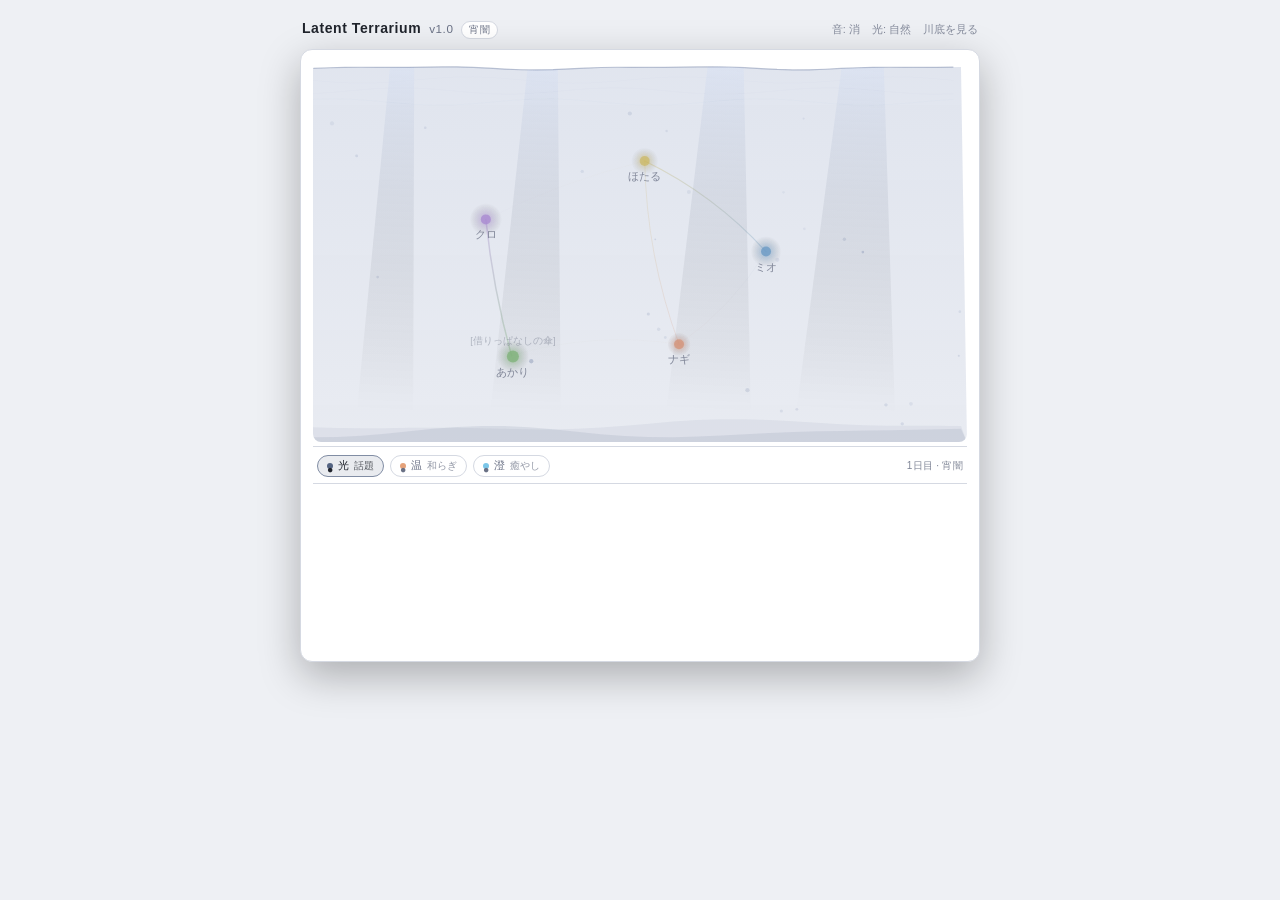
==== index.html @ 3d10a789 "Initial release: Latent Terrarium v1.0" ====
<!DOCTYPE html>
<!--
  Latent Terrarium v1.0
  Copyright (c) 2026 Project GHOST-EDGE / Latent Terrarium Contributors
  Licensed under the MIT License:
  コードの閲覧・改変・再配布は自由です（著作権表示と本許諾表示を残してください）。
  無保証（AS IS）で提供されます。外部通信・生成AI APIは一切使用しません。
-->
<html lang="ja">
<head>
<meta charset="UTF-8">
<meta name="viewport" content="width=device-width, initial-scale=1, viewport-fit=cover">
<meta name="theme-color" content="#101114">
<meta name="apple-mobile-web-app-capable" content="yes">
<meta name="mobile-web-app-capable" content="yes">
<meta name="apple-mobile-web-app-status-bar-style" content="black-translucent">
<meta name="apple-mobile-web-app-title" content="Terrarium">
<meta name="description" content="外部通信や生成AIを一切使わず、ブラウザの中だけで5人の関係性がゆっくり沈殿していく、小さな言葉のアクアリウム。">
<meta property="og:title" content="Latent Terrarium">
<meta property="og:description" content="外部通信・生成AIなし。ブラウザの中だけで5人の関係性がゆっくり沈殿していく、小さな「言葉のアクアリウム」。">
<meta property="og:type" content="website">
<meta property="og:url" content="https://33kasp33-cpu.github.io/latent-terrarium/">
<meta property="og:image" content="https://33kasp33-cpu.github.io/latent-terrarium/ogp.png">
<meta property="og:image:width" content="1200">
<meta property="og:image:height" content="630">
<meta name="twitter:card" content="summary_large_image">
<meta name="twitter:title" content="Latent Terrarium">
<meta name="twitter:description" content="5人の関係性がゆっくり沈殿していく、小さな「言葉のアクアリウム」（外部通信・AIなし／ブラウザ完結）。">
<meta name="twitter:image" content="https://33kasp33-cpu.github.io/latent-terrarium/ogp.png">
<link rel="manifest" href="./manifest.json">
<link rel="icon" href="./icon.svg" type="image/svg+xml">
<title>Latent Terrarium v1.0</title>
<style>
:root{--bg:#101114;--panel:#181a20;--text:#dce0e8;--sub:#8089a0;--edge:#282c37;--btn:#20232b;--glass:rgba(255,255,255,.055);box-sizing:border-box;padding-top:env(safe-area-inset-top,0px);padding-bottom:env(safe-area-inset-bottom,0px);color-scheme:dark}
@media (prefers-color-scheme:light){:root:not([data-theme="dark"]){--bg:#eef0f4;--panel:#fff;--text:#20242c;--sub:#6a7185;--edge:#d5d9e2;--btn:#e6e9f0;--glass:rgba(255,255,255,.7);color-scheme:light}}
html,body{margin:0}
body{background:var(--bg);color:var(--text);font-family:-apple-system,BlinkMacSystemFont,"Segoe UI",Roboto,"Hiragino Sans",sans-serif;padding:16px;display:flex;flex-direction:column;align-items:center;user-select:none;transition:background-color .6s ease,color .4s ease}
main{width:min(100%,680px)}
header{display:flex;justify-content:space-between;align-items:baseline;flex-wrap:wrap;gap:8px;margin:4px 2px 10px}
.title-wrap{display:flex;align-items:baseline;gap:8px}
h1{font-size:14px;font-weight:600;margin:0;letter-spacing:.04em}
h1 small{color:var(--sub);font-weight:400;margin-left:8px}
.lit-badge{font-size:10px;color:var(--sub);border:1px solid var(--edge);background:var(--panel);padding:1px 7px;border-radius:999px;letter-spacing:.04em}
.links{display:flex;gap:12px;font-size:11px;color:var(--sub);flex-wrap:wrap}
.links span{cursor:pointer;opacity:.78;transition:opacity .2s,color .2s}
.links span:hover,.links span:focus-visible{opacity:1;text-decoration:underline;outline:none}
.links span.on{color:var(--text);opacity:1}
.terrarium{position:relative;background:var(--panel);border:1px solid var(--edge);border-radius:12px;padding:12px;box-shadow:0 14px 40px rgba(0,0,0,.28),inset 0 1px 0 var(--glass);overflow:hidden;transition:background-color .6s ease,border-color .5s ease,box-shadow .6s ease}
canvas{display:block;width:100%;height:380px;cursor:crosshair;touch-action:manipulation;border-radius:8px}
@media (max-width:520px){canvas{height:330px}}
.drop-bar{display:flex;justify-content:space-between;align-items:center;flex-wrap:wrap;gap:6px;padding:8px 4px 6px;border-top:1px solid var(--edge);margin-top:4px}
.drop-pills{display:flex;gap:6px;flex-wrap:wrap}
.pill{display:inline-flex;align-items:center;gap:5px;background:transparent;color:var(--sub);border:1px solid var(--edge);border-radius:999px;padding:3px 9px;font-size:10.5px;cursor:pointer;transition:background-color .25s,border-color .25s,color .25s,transform .15s}
.pill:hover{color:var(--text);border-color:color-mix(in srgb,var(--sub) 55%,var(--edge))}
.pill:active{transform:scale(.96)}
.pill i{display:inline-block;width:6px;height:6px;border-radius:50%;font-style:normal;background:var(--dc)}
.pill span{opacity:.72;font-size:9.5px}
.pill[data-drop="topic"]{--dc:#dce0e8}
.pill[data-drop="warm"]{--dc:#e5a27a}
.pill[data-drop="clear"]{--dc:#7bc6e8}
@media (prefers-color-scheme:light){.pill[data-drop="topic"]{--dc:#546482}}
.pill.active{color:var(--text);border-color:color-mix(in srgb,var(--dc) 65%,var(--edge));background:color-mix(in srgb,var(--dc) 13%,transparent)}
.tank-status{font-size:10px;color:var(--sub);letter-spacing:.03em;opacity:.85}
.feed{min-height:155px;display:flex;flex-direction:column;gap:6px;padding:8px 4px 2px;border-top:1px solid var(--edge);transition:opacity .6s}
.b{font-size:13px;line-height:1.55;padding:6px 11px;border-radius:9px;max-width:84%;align-self:flex-start;border-left:2px solid var(--c);background:rgba(128,137,160,.11);background:color-mix(in srgb,var(--c) 13%,transparent);opacity:0;transform:translateY(6px) scale(.985);transition:opacity .5s cubic-bezier(.2,.8,.2,1),transform .5s cubic-bezier(.2,.8,.2,1),box-shadow .5s}
.b.r{align-self:flex-end;border-left:0;border-right:2px solid var(--c);text-align:right}
.b.show{opacity:1;transform:none}
.b.latest{box-shadow:0 3px 14px rgba(0,0,0,.16),0 0 12px color-mix(in srgb,var(--c) 14%,transparent)}
.b b{font-size:10px;color:var(--c);margin-right:7px;letter-spacing:.05em}
.b b::before{content:'';display:inline-block;width:5px;height:5px;border-radius:50%;background:var(--c);margin-right:5px;vertical-align:1.5px;opacity:.9}
.b.r b{margin:0 0 0 7px;float:right}
.b .b2{display:block;clear:both;margin-top:2px;opacity:0;transition:opacity .7s}
.b .b2.show{opacity:1}
.epitaph{display:flex;flex-direction:column;align-items:center;justify-content:center;gap:10px;min-height:140px;text-align:center;color:var(--sub);font-size:12px;opacity:0;transition:opacity .8s}
.epitaph.show{opacity:1}
.epitaph-btns{display:flex;flex-wrap:wrap;justify-content:center;gap:8px}
.epitaph-btns button{background:var(--btn);color:var(--text);border:1px solid var(--edge);padding:6px 12px;border-radius:6px;font-size:11px;cursor:pointer;transition:filter .2s}
.epitaph-btns button:hover{filter:brightness(1.15)}
.xray{margin-top:10px;padding:12px;border:1px dashed var(--edge);border-radius:8px;font:11px/1.6 monospace;color:var(--sub);background:color-mix(in srgb,var(--panel) 65%,transparent)}
.inapp-note{display:flex;align-items:center;justify-content:space-between;gap:8px;margin-bottom:8px;padding:7px 10px;border-radius:8px;border:1px solid var(--edge);background:var(--panel);color:var(--sub);font-size:10.5px;line-height:1.5}
.inapp-note button{background:none;border:0;color:var(--sub);font-size:13px;line-height:1;padding:2px 5px;cursor:pointer;opacity:.75}
.inapp-note button:hover{opacity:1;color:var(--text)}
.hidden{display:none!important}
.row{display:grid;grid-template-columns:44px 1fr 155px;align-items:center;gap:8px}
.row i{font-style:normal;color:var(--c)}
.row span{text-align:right;white-space:nowrap;overflow:hidden;text-overflow:ellipsis}
.bar{height:3px;background:var(--edge);border-radius:2px;overflow:hidden}
.bar div{height:100%;background:var(--c);width:0;transition:width .25s ease}
.grid{display:grid;grid-template-columns:repeat(6,1fr);gap:2px;margin:10px 0 6px;text-align:center}
.grid span{padding:2px 0;border-radius:3px;font-size:10px;border:1px solid transparent}
.grid span.bound{border-color:rgba(212,140,112,.45)}
.grid span.rut{text-decoration:underline dotted}
#mems{margin:6px 0;white-space:pre-line}
#echoes{margin:8px 0 6px;padding-top:8px;border-top:1px dashed var(--edge)}
.echo-title{font-size:10px;opacity:.82;margin-bottom:4px}
.echo-item{font-size:10.5px;line-height:1.5;margin-bottom:4px;padding-left:7px;border-left:2px solid var(--edge)}
.echo-time{opacity:.6;margin-right:6px}
.echo-sp{font-weight:600;margin-right:4px}
.tools{display:flex;flex-wrap:wrap;gap:6px;margin-top:10px;padding-top:10px;border-top:1px dashed var(--edge)}
.tools button{background:var(--btn);color:var(--text);border:1px solid var(--edge);padding:5px 9px;border-radius:5px;font-size:10px;cursor:pointer}
.tools button:hover{filter:brightness(1.12)}
.tools button.warn{color:#d48c70}
@media (prefers-reduced-motion:reduce){.b,.b .b2,.epitaph,.feed,.bar div,.pill,body,.terrarium{transition:none}}
</style>
</head>
<body>
<main>
  <header>
    <div class="title-wrap">
      <h1>Latent Terrarium<small>v1.0</small></h1>
      <span class="lit-badge" id="litBadge" title="現在の水中の光">宵闇</span>
    </div>
    <div class="links">
      <span id="bSnd" role="button" tabindex="0" title="水音と共鳴音の切り替え">音: 消</span>
      <span id="bLit" role="button" tabindex="0" title="照明モードの切り替え">光: 自然</span>
      <span id="bX" role="button" tabindex="0">川底を見る</span>
    </div>
  </header>
  <div class="inapp-note hidden" id="inappNote">
    <span>アプリ内ブラウザでは記録が消えやすいため、長く育てる場合は「Safari / Chromeで開く」がおすすめです（川底から記録の書き出し・引き継ぎもできます）</span>
    <button type="button" id="bInappClose" aria-label="閉じる">×</button>
  </div>
  <div class="terrarium">
    <canvas id="cv" title="水面に触れると、小さな粒が落ちてしばらく漂います（長押しで温かな粒）"></canvas>
    <div class="drop-bar" id="dropBar">
      <div class="drop-pills" role="group" aria-label="雫の種類">
        <button type="button" class="pill active" data-drop="topic" id="dTopic" title="話題の粒を落とす"><i>●</i>光 <span>話題</span></button>
        <button type="button" class="pill" data-drop="warm" id="dWarm" title="和らぎの粒を落とす（長押しでも可）"><i>●</i>温 <span>和らぎ</span></button>
        <button type="button" class="pill" data-drop="clear" id="dClear" title="癒やしの粒を落とす"><i>●</i>澄 <span>癒やし</span></button>
      </div>
      <div class="tank-status" id="tankStatus">1日目 · 静か</div>
    </div>
    <div class="feed" id="feed"></div>
  </div>
  <div class="xray hidden" id="xray">
    <div id="rows"></div>
    <div class="grid" id="grid"></div>
    <div id="mems"></div>
    <div id="echoes"></div>
    <div id="meta"></div>
    <div class="tools">
      <button id="bExp" class="hidden">記録を書き出す</button>
      <button id="bImp">記録を読み込む</button>
      <button id="bRst" class="warn">水を入れ替える</button>
      <button id="bD1" class="hidden">+3時間</button>
      <button id="bD2" class="hidden">+1日</button>
      <input type="file" id="fImp" accept="application/json,.json,.txt" class="hidden">
    </div>
  </div>
</main>
<script>
/* =====================================================================
 Latent Terrarium v1.0
 - 渦（数秒）  : セリフ。川底と水流の結果として漏れ出るだけ
 - 水流（数分）: aff（今の空気）、各自の水位 lv（調子・眠気・疲れ）
 - 川底（数日）: bed（関係の地形）、rut（慣れ・腐れ縁の溝）、mem（片方だけが覚えている因縁）
 - 遺骨（終端）: 水を抜く儀式でのみ落ちる、数値を含まない物語用の記憶＋復元用の地層
 記録はこのブラウザの中にだけ残り、どこにも送信しません
===================================================================== */
const KEY='latent_terrarium',DBN='latent_terrarium_db',SND_KEY='latent_terrarium_snd',LIT_KEY='latent_terrarium_lit';
const SCHEMA=6,N=5,DAY=86400,MS_DAY=DAY*1000,$=id=>document.getElementById(id);
const TAU_AFF=600,TAU_BED=3*DAY,TAU_RUT=7*DAY,TAU_FAT=480;
const DEBUG=/[?&]debug=1/.test(location.search);
const rnd=(a,b)=>a+Math.random()*(b-a),clamp=(v,a,b)=>Math.max(a,Math.min(b,v)),pick=a=>a[Math.random()*a.length|0];
const cv=$('cv'),ctx=cv.getContext('2d'),feed=$('feed');
let dpr=Math.min(2,devicePixelRatio||1),W=640,H=380,ret=null,hist=[],sub='#8089a0',isLight=false,busy=0,lastSp=-1,lastTrouble=-1;
let drops=[],bubbles=[],motes=[],echoes=[],born=Date.now(),total=0,reborn=0,noSave=false,draining=false,drainAt=0,loading=false,tids=[];
let dropKind='topic',litMode='auto',hoverX=-1,hoverY=-1,hoverChar=-1,holdTid=0,holdTriggered=false,lastBondSnd=0;
const dead=[0,0,0,0,0],fade=[1,1,1,1,1];

function later(fn,ms){const id=setTimeout(()=>{tids=tids.filter(x=>x!==id);fn()},ms);tids.push(id);return id}
function clearTimers(){tids.forEach(clearTimeout);tids=[]}

const TOP=["冷めたお茶","窓際の席","借りっぱなしの傘","昨日の続き","止まった時計","余った角砂糖","あの橋","割れた箱","底の石","裏の階段","空のコップ","合鍵"];
const CH=[10,16,8,23,21],TIDE=[5,3.5,6,4,7],KEEP=[2*DAY,5*DAY,.4*DAY,6*DAY,1.5*DAY];

const E=[['ミオ','#6b9ac4'],['ナギ','#d48c70'],['あかり','#7fb27a'],['クロ','#a98ad0'],['ほたる','#c9b45a']]
  .map(([n,c],i)=>({n,c,t:rnd(10,65),period:rnd(13,34),x:0,y:0,vx:0,vy:0,speak:0,w:TOP[i],ph:rnd(0,6.28),ph2:rnd(0,6.28),fat:0,lv:.6,mem:[]}));

const P=[],PR=Array.from({length:N},()=>[]);
for(let i=0;i<N;i++)for(let j=i+1;j<N;j++){const b=rnd(-.45,.55),p={i,j,aff:b,bed:b,rut:rnd(.04,.18),count:0,pulse:0,flash:0,bound:b>.3};P.push(p);PR[i][j]=PR[j][i]=p}

// ===== Web Audio 水音・共鳴音エンジン（外部音源不要・非表示時は完全停止） =====
const Sound=(()=>{
  const ROOTS=[587.33,392.00,659.25,329.63,783.99];
  let enabled=false,ctxA=null,master=null,ambFilter=null,ambGain=null;
  try{enabled=localStorage.getItem(SND_KEY)==='1'}catch(e){}

  function updateBtn(){
    const b=$('bSnd');
    if(!b)return;
    b.textContent=enabled?'音: 入':'音: 消';
    b.classList.toggle('on',enabled);
  }

  function init(){
    if(ctxA)return true;
    const AC=window.AudioContext||window.webkitAudioContext;
    if(!AC)return false;
    try{
      ctxA=new AC();
      master=ctxA.createGain();
      master.gain.value=enabled&&!draining?.85:.0001;
      master.connect(ctxA.destination);

      // 柔らかい水中ノイズの生成
      const len=ctxA.sampleRate*4,buf=ctxA.createBuffer(1,len,ctxA.sampleRate),ch=buf.getChannelData(0);
      let lastOut=0;
      for(let i=0;i<len;i++){
        const white=Math.random()*2-1;
        lastOut=(lastOut+.02*white)/1.02;
        ch[i]=lastOut*2.4;
      }
      const src=ctxA.createBufferSource();src.buffer=buf;src.loop=true;
      ambFilter=ctxA.createBiquadFilter();ambFilter.type='lowpass';ambFilter.frequency.value=210;ambFilter.Q.value=.8;
      const lfo=ctxA.createOscillator(),lfoG=ctxA.createGain();
      lfo.frequency.value=.07;lfoG.gain.value=85;
      lfo.connect(lfoG);lfoG.connect(ambFilter.frequency);lfo.start();

      ambGain=ctxA.createGain();ambGain.gain.value=.045;
      src.connect(ambFilter);ambFilter.connect(ambGain);ambGain.connect(master);src.start();

      // 低い倍音パッド
      const padF=ctxA.createBiquadFilter();padF.type='lowpass';padF.frequency.value=380;
      const padG=ctxA.createGain();padG.gain.value=.014;
      padF.connect(padG);padG.connect(master);
      [110,165].forEach((f,idx)=>{
        const o=ctxA.createOscillator();o.type='sine';o.frequency.value=f;
        const g=ctxA.createGain();g.gain.value=idx===0?1:.55;
        o.connect(g);g.connect(padF);o.start();
      });
      return true;
    }catch(e){ctxA=null;return false}
  }

  function setEnabled(on){
    enabled=!!on;
    try{localStorage.setItem(SND_KEY,enabled?'1':'0')}catch(e){}
    updateBtn();
    if(enabled){
      if(init()&&ctxA){
        if(ctxA.state==='suspended')ctxA.resume().catch(()=>{});
        if(master&&!draining)master.gain.setTargetAtTime(.85,ctxA.currentTime,.08);
      }
    }else if(ctxA){
      if(master)master.gain.setTargetAtTime(.0001,ctxA.currentTime,.06);
      setTimeout(()=>{if(!enabled&&ctxA&&ctxA.state==='running')ctxA.suspend().catch(()=>{})},160);
    }
  }

  function unlock(){
    if(!enabled)return;
    if(!ctxA)init();
    if(ctxA&&ctxA.state==='suspended'&&!draining&&document.visibilityState!=='hidden'){
      ctxA.resume().catch(()=>{});
    }
  }

  function onVisibility(visible){
    if(!ctxA)return;
    if(!visible){
      if(ctxA.state==='running')ctxA.suspend().catch(()=>{});
    }else if(enabled&&!draining&&ctxA.state==='suspended'){
      ctxA.resume().catch(()=>{});
    }
  }

  function connectPan(node,xNorm){
    if(typeof ctxA.createStereoPanner==='function'){
      const p=ctxA.createStereoPanner();
      p.pan.value=clamp(xNorm,-.85,.85);
      node.connect(p);p.connect(master);
    }else{
      node.connect(master);
    }
  }

  function bloop(delay,gainVal,fStart,fEnd,dur,xNorm,cutoff){
    const t0=ctxA.currentTime+delay;
    const o=ctxA.createOscillator(),f=ctxA.createBiquadFilter(),g=ctxA.createGain();
    o.type='sine';
    o.frequency.setValueAtTime(fStart,t0);
    o.frequency.exponentialRampToValueAtTime(fEnd,t0+dur);
    f.type='lowpass';f.frequency.value=cutoff;
    g.gain.setValueAtTime(.0001,t0);
    g.gain.linearRampToValueAtTime(gainVal,t0+.01);
    g.gain.exponentialRampToValueAtTime(.0001,t0+dur+.12);
    o.connect(f);f.connect(g);connectPan(g,xNorm);
    o.start(t0);o.stop(t0+dur+.15);
  }

  function playDrop(xNorm,yNorm,kind){
    if(!enabled||!ctxA||ctxA.state!=='running')return;
    const ym=1+(.5-clamp(yNorm,0,1))*.14;
    if(kind==='warm'){
      bloop(0,.09,290*ym,640*ym,.11,xNorm,1450);
      bloop(.18,.032,330*ym,720*ym,.10,xNorm,1250);
    }else if(kind==='clear'){
      bloop(0,.082,540*ym,1280*ym,.085,xNorm,2800);
      bloop(.18,.028,620*ym,1420*ym,.08,xNorm,2500);
    }else{
      bloop(0,.085,380*ym,920*ym,.095,xNorm,2100);
      bloop(.18,.03,440*ym,1040*ym,.09,xNorm,1850);
    }
  }

  function playVoice(charIdx,mood,isReply){
    if(!enabled||!ctxA||ctxA.state!=='running')return;
    const root=ROOTS[charIdx]||523.25,t0=ctxA.currentTime;
    const xNorm=W>0?(E[charIdx].x/W)*1.2-.6:(isReply?.25:-.25);
    const f=ctxA.createBiquadFilter(),g=ctxA.createGain();
    f.type='lowpass';f.frequency.value=mood==='e'?950:mood==='c'?2400:1750;
    g.gain.setValueAtTime(.0001,t0);
    g.gain.linearRampToValueAtTime(.045,t0+.015);
    g.gain.exponentialRampToValueAtTime(.0001,t0+.65);
    f.connect(g);connectPan(g,xNorm);

    const o1=ctxA.createOscillator();o1.type='sine';o1.frequency.value=root;
    o1.connect(f);o1.start(t0);o1.stop(t0+.7);

    const o2=ctxA.createOscillator(),g2=ctxA.createGain();
    o2.type='triangle';
    o2.frequency.value=mood==='c'?root*2:mood==='e'?root:root*1.5;
    g2.gain.value=mood==='w'?.38:mood==='c'?.24:.18;
    o2.connect(g2);g2.connect(f);o2.start(t0);o2.stop(t0+.7);
  }

  function playBond(){
    if(!enabled||!ctxA||ctxA.state!=='running')return;
    const nowMs=Date.now();
    if(nowMs-lastBondSnd<1200)return;
    lastBondSnd=nowMs;
    [523.25,783.99].forEach((freq,idx)=>{
      const t0=ctxA.currentTime+idx*.14;
      const o=ctxA.createOscillator(),g=ctxA.createGain();
      o.type='sine';o.frequency.value=freq;
      g.gain.setValueAtTime(.0001,t0);
      g.gain.linearRampToValueAtTime(.036,t0+.02);
      g.gain.exponentialRampToValueAtTime(.0001,t0+.95);
      o.connect(g);g.connect(master);
      o.start(t0);o.stop(t0+1);
    });
  }

  function playDrainStart(){
    if(!enabled||!ctxA)return;
    const t0=ctxA.currentTime;
    if(ambFilter){
      ambFilter.frequency.cancelScheduledValues(t0);
      ambFilter.frequency.setValueAtTime(ambFilter.frequency.value,t0);
      ambFilter.frequency.linearRampToValueAtTime(85,t0+10.5);
    }
    if(ambGain){
      ambGain.gain.cancelScheduledValues(t0);
      ambGain.gain.setValueAtTime(ambGain.gain.value,t0);
      ambGain.gain.linearRampToValueAtTime(.0001,t0+10.5);
    }
  }

  function playFarewell(charIdx){
    if(!enabled||!ctxA||ctxA.state!=='running')return;
    const root=ROOTS[charIdx]||523.25,t0=ctxA.currentTime;
    const f=ctxA.createBiquadFilter(),g=ctxA.createGain();
    f.type='lowpass';f.frequency.value=1500;
    g.gain.setValueAtTime(.0001,t0);
    g.gain.linearRampToValueAtTime(.048,t0+.04);
    g.gain.exponentialRampToValueAtTime(.0001,t0+2.5);
    f.connect(g);g.connect(master);
    [1,1.5].forEach((mul,idx)=>{
      const o=ctxA.createOscillator(),og=ctxA.createGain();
      o.type='sine';o.frequency.value=root*mul;
      og.gain.value=idx===0?1:.32;
      o.connect(og);og.connect(f);o.start(t0);o.stop(t0+2.6);
    });
  }

  return{updateBtn,setEnabled,unlock,onVisibility,playDrop,playVoice,playBond,playDrainStart,playFarewell,isEnabled:()=>enabled};
})();

// ===== 時間帯・照明モード =====
const LIT_ORDER=['auto','dawn','day','dusk','night'];
const LIT_NAMES={auto:'自然',dawn:'朝霞',day:'昼光',dusk:'夕凪',night:'宵闇'};
const PHASE_NAMES={dawn:'朝霞',day:'昼光',dusk:'夕凪',night:'宵闇'};
const PHASE_PAL={
  dark:{
    dawn:{top:'rgba(116,134,178,.15)',bot:'rgba(18,24,38,.25)',ray:'rgba(180,198,240,.085)',surf:'rgba(196,212,248,.34)',mote:'rgba(218,228,250,.55)',sed:'rgba(54,62,82,.32)',caustic:.075,tilt:.18},
    day:{top:'rgba(128,178,214,.16)',bot:'rgba(18,28,40,.22)',ray:'rgba(186,224,252,.095)',surf:'rgba(198,232,255,.38)',mote:'rgba(220,242,255,.58)',sed:'rgba(58,72,88,.30)',caustic:.09,tilt:.06},
    dusk:{top:'rgba(198,126,98,.16)',bot:'rgba(26,20,32,.28)',ray:'rgba(236,162,120,.085)',surf:'rgba(244,178,140,.35)',mote:'rgba(248,202,166,.52)',sed:'rgba(74,56,62,.32)',caustic:.07,tilt:-.18},
    night:{top:'rgba(78,102,148,.12)',bot:'rgba(12,14,22,.34)',ray:'rgba(128,158,216,.055)',surf:'rgba(148,178,232,.25)',mote:'rgba(176,204,248,.42)',sed:'rgba(40,46,62,.34)',caustic:.045,tilt:-.05}
  },
  light:{
    dawn:{top:'rgba(130,156,208,.16)',bot:'rgba(186,200,224,.12)',ray:'rgba(255,255,255,.36)',surf:'rgba(98,124,172,.34)',mote:'rgba(108,128,168,.40)',sed:'rgba(154,166,192,.28)',caustic:.12,tilt:.18},
    day:{top:'rgba(116,178,224,.15)',bot:'rgba(182,212,234,.10)',ray:'rgba(255,255,255,.42)',surf:'rgba(88,144,194,.36)',mote:'rgba(92,142,184,.38)',sed:'rgba(146,168,188,.25)',caustic:.14,tilt:.06},
    dusk:{top:'rgba(218,148,114,.18)',bot:'rgba(196,174,178,.14)',ray:'rgba(255,224,196,.34)',surf:'rgba(182,112,86,.36)',mote:'rgba(168,114,96,.40)',sed:'rgba(172,152,148,.28)',caustic:.11,tilt:-.18},
    night:{top:'rgba(88,112,164,.18)',bot:'rgba(142,156,188,.20)',ray:'rgba(202,218,250,.22)',surf:'rgba(74,96,142,.35)',mote:'rgba(88,108,152,.42)',sed:'rgba(128,140,166,.30)',caustic:.07,tilt:-.05}
  }
};
try{const lm=localStorage.getItem(LIT_KEY);if(LIT_ORDER.includes(lm))litMode=lm}catch(e){}
function getActivePhase(){
  if(litMode!=='auto')return litMode;
  const h=new Date().getHours();
  if(h>=5&&h<9)return'dawn';
  if(h>=9&&h<17)return'day';
  if(h>=17&&h<20)return'dusk';
  return'night';
}
function updateLitUI(){
  const ph=getActivePhase();
  $('bLit').textContent='光: '+LIT_NAMES[litMode];
  $('litBadge').textContent=PHASE_NAMES[ph];
  updateTankStatus();
}
function updateTankStatus(){
  const days=(Math.max(0,Date.now()-born)/MS_DAY+1)|0;
  const ph=PHASE_NAMES[getActivePhase()];
  const drTxt=drops.length?` · 粒×${drops.length}`:'';
  $('tankStatus').textContent=`${days}日目 · ${ph}${drTxt}`;
}

// ===== 声 =====
const V=[
 {o:{w:["今のところ、ちょうどいい距離だと思う。","{x}、さっきの話の続きだけど。","隣、座ってもいい？"],c:["……何か言うことはないの。","距離を取る理由、聞いてもいい？","そういう態度、わかりやすいわね。"],m:["観測してるだけ。気にしないで。","変化、感じない？ 底のほう。","静かね。悪くないけど。"],e:["……まだそこにいたの。別にいいけど。","その話、前にもしなかった？","お互いに暇ね。否定はしないけど。"]},
  r:{w:["そうかな。私は少し近いと思う。","……ありがとう。たぶん。","悪くないわね。"],c:["今は答えたくない。","理由は自分で考えて。","……別に、普通よ。"],m:["さあ。どちらでもいいかな。","記録しておくね。","そう見えるなら、そうなんじゃない。"],e:["……それ、本気で言ってるの。","さあね。どうでもいいわ。","はいはい、わかったから。"]},
  c3:{w:["……なら、もう少しこのままでいましょう。","ふふ、素直じゃないわね。"],c:["……そう。無理には聞かないわ。","勝手にしなさい。"],m:["……まあ、急ぐ話でもないしね。","またあとで確かめましょう。"],e:["……ほんと、腐れ縁ね。","あきれた。私も人のこと言えないけど。"]},
  tp:["{t}、まだ整理がついてないの。","また{t}のこと考えてたわ。","{t}、そのままにしておくつもり？"],
  dr:["……何か落ちてきたわね。","あれ、さっきまであった？"],
  ret:["……ずいぶん長いこと時間が飛んでいた気がするわ。","さっきまでの話、どこまで進んだっけ。"],
  lo:["……少し、休ませて。","今日はもう、観測おしまい。"],
  mm:["{x}、{t}のこと、まだ終わってないわよね。","{t}の件、私は覚えてるから。"],
  mr1:["……その話、また蒸し返すの。","覚えてるわよ。忘れるわけないでしょ。"],
  mr0:["{t}？ ……何の話だったかしら。","ごめんなさい、記録に残ってないわ。"],
  mf:["……そう。私だけが覚えてるのね。","いいわ、記録は私が持っておく。"],
  g:"{y}のことだけど……少し離れてるわね。",tic:"……（見てる）"},
 {o:{w:["別に、近くにいたかっただけだし。","なんだ、いたのか。","……悪くない風だな。"],c:["……そっち、寒くないか。","何で黙ってんだよ。","睨むなよ、やりにくい。"],m:["暇だな。","なあ、これ意味あんの？","なんか忘れてる気がするんだよな。"],e:["……あー、眠い。今なんの話だっけ。","またお前かよ。飽きないな。","空気みたいにそこにいるな、お前。"]},
  r:{w:["うるさい。","……まあ、悪くない。","べつに、嫌とは言ってない。"],c:["別に。","話しかけんな。","そっちこそ何だよ。"],m:["知らね。","勝手にしろ。","さあな、考えすぎだろ。"],e:["お前が言うな。","聞いてなかったわ、わりぃ。","……あ？ なんか言ったか。"]},
  c3:{w:["……なんだよ、笑うなよ。","ま、しばらくここにいるわ。"],c:["……ちっ、かわいくねえな。","じゃあ勝手にしろよ。"],m:["……あーあ、また暇になった。","ま、どうでもいいけどな。"],e:["……じゃあどっか行けよ。行かないだろうけど。","ほんと、お前とは気が抜けるわ。"]},
  tp:["{t}？ もう終わった話だろ。","また{t}の話かよ。","{t}、誰が片付けるんだあれ。"],
  dr:["……なんだこれ、誰か落としたか？","ん、なんか沈んでくぞ。"],
  ret:["……あー、やっと空気が動いたな。","長かったな、さっきの空白。"],
  lo:["……だる。","今日はもう喋んねえ。"],
  mm:["{x}、{t}の件、まだ根に持ってるからな。","おい、{t}、結局どうなったんだよ。"],
  mr1:["しつけえな、まだ言うか。","……あれはお前も悪いだろ。"],
  mr0:["は？ {t}？ 知らねえよ。","そんなことあったっけ。"],
  mf:["……忘れてんのかよ。","ちっ、覚えてんの俺だけかよ。"],
  g:"{y}、なんか変じゃね？",tic:"……ちっ。"},
 {o:{w:["ね、今日は静かでいいね。","{x}、こっちおいでよ。","なんか近くにいると落ち着くねえ。"],c:["喧嘩じゃないよね？ ね？","遠いなあ、寂しいよ。","怒ってる？ 気のせい？"],m:["ふわーっとしてるねえ。","お茶、飲む？ ないけど。","今、何時くらいなんだろうね。"],e:["んー……お湯、沸かすのもめんどくさいねえ。","なんかもう、どっちでもよくなっちゃった。","また同じところでぐるぐるしてるねえ。"]},
  r:{w:["えへへ、そうだね。","うん、いっしょだね。","わたしは嬉しいよ。"],c:["そっか……そうなんだね。","うーん、困ったなあ。","むずかしい顔しないでよ。"],m:["そうだねえ。","なんでだろうねえ。","ま、そのうちわかるよ。"],e:["あはは、ひどいなあ。","水でいいんじゃない、もう。","うん、まあ、そんなもんかもね。"]},
  c3:{w:["えへへ、なんだか眠くなってきちゃった。","このままぼーっとしてよっか。"],c:["……またあとで話しかけるね。","しょんぼりしちゃうなあ。"],m:["あ、風が吹いた気がする。","んー、まあいっか。"],e:["おたがい、ゆるくなったねえ。","あはは、ずっとこのままだったりして。"]},
  tp:["{t}のこと、まだ気になってるの？","ねえ、{t}ってどうなったんだっけ。","{t}、なんだか懐かしい響きだねえ。"],
  dr:["あ、なんか光るのが落ちてきたよ。","ねえ見て、ぷかぷかしてる。"],
  ret:["わあ、いつの間にかずいぶん時間が経ってるね。","ね、さっきまでの秘密の話、続きしよっか。"],
  lo:["ふあ……ねむい。","んー、ちょっとだけ寝ていい？"],
  mm:["ねえ{x}、{t}のこと、覚えてる？","{t}ってさ、あのあとどうしたんだっけ。"],
  mr1:["うん、覚えてるよ。ちょっとだけ。","あはは、それまだ言う？"],
  mr0:["えー、{t}？ なんだっけ、それ。","ごめん、もう忘れちゃった。"],
  mf:["そっかあ、忘れちゃったかあ。","……まあ、いっか。"],
  g:"{y}ね、ちょっと元気ないかも。",tic:"あれ、何の話？"},
 {o:{w:["仲良しごっこは楽しいか。","珍しく気が合うじゃないか。","たまには隣にいてやってもいい。"],c:["賢明な距離だ。拍手してやる。","まだ拗ねてるのか。","そうやって壁を作っていろ。"],m:["退屈だ。誰か騒げよ。","底の泥が増えたな。誰のせいだ。","今日も代わり映えしないな。"],e:["お前といると、毒を抜かれて調子が狂う。","腐れ縁というのも、存外しぶといものだな。","またその顔か。見飽きたぞ。"]},
  r:{w:["勘違いするなよ。","……調子が狂う。","ふん、悪くはないがな。"],c:["好きに言え。","お前に何がわかる。","精々そうやって吠えていろ。"],m:["ふん。","つまらん答えだ。","退屈しのぎにはなるか。"],e:["めでたい頭だな。","退屈しのぎにもならん。","……好きにしろ。どうせ離れんだろう。"]},
  c3:{w:["……誰にも言うなよ、今の。","まったく、お前には敵わん。"],c:["……せいぜい一人で震えていろ。","ふん、話にならんな。"],m:["……やれやれ、静かすぎる。","次はもう少しマシな話をしろ。"],e:["……まったく、毒気が抜けていかん。","お前も大概、暇人だな。"]},
  tp:["{t}か。全員、見て見ぬふりだったな。","まだ{t}にこだわっているのか。","{t}の件、そろそろ白状したらどうだ。"],
  dr:["……ほう、外から余計な雫が落ちてきたか。","なんだ、あの光は。餌のつもりか？"],
  ret:["……ようやく時計の針が動き出したか。","不在の間も、ここは相変わらずだったぞ。"],
  lo:["……今は静かにしていろ。","眠いわけではない。目を閉じているだけだ。"],
  mm:["{x}。{t}の件、忘れたとは言わせんぞ。","{t}か。お前はまだ借りを返していない。"],
  mr1:["執念深いやつだ。","……覚えている。だから何だ。"],
  mr0:["{t}？ 記憶にないな。","過去に興味はない。"],
  mf:["……忘れたか。お前らしい。","ふん、覚えているのは俺だけか。"],
  g:"{y}を庇うやつ、いるか？ いないか。",tic:"……くく。"},
 {o:{w:["あの……近くて、安心する。","えっと、{x}……あの。","隣にいても、邪魔じゃ、ないかな。"],c:["……あの、ごめん。","いや、何でも……ない。","わたし、何か怒らせた、かな……"],m:["……あれ、さっき、何だっけ。","あの、えっと……","静かすぎて、音が聞こえそう。"],e:["……あ、ううん。ただ、ぼーっとしてただけ。","なんか……いるのが当たり前になってきちゃった。","……眠い、ね。なんでもないけど。"]},
  r:{w:["……うん。","わたしも、たぶん。","……よかった。"],c:["……ごめん、なさい。","……聞こえなかった、ことに。","……ううん、平気。"],m:["……え？","あ、うん……","そう、かも、しれないね。"],e:["……ふふ、変なの。","うん……どうでも、いいかも。","……また、それ言うんだね。"]},
  c3:{w:["……えへへ、少しだけ、あったかいね。","……ありがと、ね。"],c:["……あっちに、行ってるね……","……ごめんなさい。"],m:["……あ、ううん、なんでもないの。","……また、あとでね。"],e:["……こういうの、嫌いじゃない、よ。","……ふふ、おかしな二人だね。"]},
  tp:["あの、{t}……やっぱり、言わないで。","{t}のこと、少しだけ思い出してたの。","まだ、{t}はそこにあるのかな……"],
  dr:["……あ、小さな光が、落ちてきた……","なんだろう、これ……きれい。"],
  ret:["……あ、戻ってきた……少し、寂しかったかも。","いない間、ちょっとだけ、ざわざわしてたんだよ。"],
  lo:["……ん、ちょっと、眠い……","……今は、静かにしてたい。"],
  mm:["あの……{x}、{t}のこと、まだ、覚えてる……？","{t}……わたし、まだ、気になってて。"],
  mr1:["……うん、覚えてる。","……あのとき、ごめんね。"],
  mr0:["……え、{t}……？ ごめん、思い出せない。","……そんなこと、あったっけ。"],
  mf:["……そっか。わたしだけ、なんだね。","……ううん、いいの。"],
  g:"{y}……さっきから、遠い、気がする。",tic:"……あ。"}
];
const PL={
 "0-1":[["昨日の件、結論は出たの？","出てない。出す気もない。","……でしょうね。知ってたわ。",-.08],["……また同じ席にいるのね。","お前が来たんだろ。","さあ、どうだったかしら。",-.1]],
 "0-2":[["あかり、その楽観、根拠はあるの。","ないよ。あったほうがいい？","……ううん、そのままでいいわ。",.1],["お茶、本当に出てこないのね。","出てくるまで待つの、楽しいよ。","……変な子ね、ほんと。",.12]],
 "0-3":[["クロ、また私を試してるでしょ。","試すほどの価値があればな。","……可愛くない言い方ね。",-.12],["あなたの皮肉、嫌いじゃない。","……やめろ、気持ち悪い。","あら、照れてるの？",-.25]],
 "0-4":[["ほたる、言いたいことは言って。","……言ったら、変わる？","少なくとも、私は聞くわよ。",.05],["怖がらなくていいから。","……怖いのは、そっちじゃなくて。","……そう。ならいいけれど。",0]],
 "1-2":[["あかり、あんまりくっつくな。","えー、でも暖かいでしょ。","……暑苦しいわ。",-.15],["さっきの飴、お前だろ。","ちがうよー、ナギがくれたんだよ？","……記憶改ざんすんな。",.1]],
 "1-3":[["お前の顔見てると腹立つ。","光栄だな。","褒めてねえよ。",-.2],["さっさと言えよ、クロ。","言えば殴るだろ、ナギ。","……殴らねえよ、たぶん。",.05]],
 "1-4":[["……ほたる、そこ寒いだろ。","……平気。","平気な顔してねえぞ。",.15],["おい、今のは聞こえてたぞ。","ご、ごめ……","……怒ってねえってば。",-.1]],
 "2-3":[["クロくん、笑ってるの珍しいね。","笑ってない。","えー、口元ゆるんでたよ？",.12],["ねえ、本当は優しいんでしょ。","黙れ。","あはは、照れてる。",.1]],
 "2-4":[["ほたるちゃん、一緒に寝ない？","……それは、ちょっと……","えー、枕貸してあげるのに。",-.05],["今日のほたる、好きだよ。","……え、あ、……ありがと。","えへへ、どういたしまして。",.15]],
 "3-4":[["ほたる。お前、案外図太いな。","……そう、見える？","ああ、誰よりもな。",.1],["怯えるのが芸か？","……ちがう、よ。","ならしゃんと立っていろ。",-.12]]
};

// ===== 最後の言葉（遺書：すべて2拍・地の文なし・モノとやりかけ）=====
// 優先順位: 1.極浅(total<15) / 2.片覚えの因縁 / 3.共有因縁 / 4.深い溝(rut>=0.42) / 5.深い川底(|bed|>=0.3) / 6.平穏
const LW=[
 {s:[["まだ、水も馴染んでいないのに。","……記録するほどでも、ないわね。"],["始まったばかりだったのにね。","……おやすみ。"]],
  u:[["{t}、結局そのままになったわね。","{x}……もう忘れてるでしょうけど。"],["{t}のこと、最後まで私だけ覚えてたわ。","{x}、おやすみなさい。"]],
  m:[["{t}、結局ふたりとも答えを出さなかったわね。","{x}、……悪くなかったわ。"],["{t}の記録、ここで閉じるわ。","{x}の分も、一緒に。"]],
  r:[["{x}、なんだかんだ言って、よく隣にいたわね。","{t}も、そのままにしていくわ。"],["お互いに暇だったのね、{x}。","……こういうの、悪くなかったわ。"]],
  w:[["{x}のそばは、不思議と息がしやすかったわ。","……おやすみ、{x}。"],["{x}といた時間、悪くなかった。","記録は、ここで終わりにするわね。"]],
  c:[["{x}とは、ちょうどいい距離のまま終わるわね。","無理に近づかなくて、よかったのかも。"],["{x}。……最後まで、少し遠かったわね。","それも悪くなかったわ。"]],
  d:[["{t}、まだここにあるのね。","……観測は、ここまでにするわ。"],["静かなまま、終わるのね。","……おやすみなさい。"]]},

 {s:[["……はや。まだ何も始まってねえだろ。","ま、いいけどよ。"],["水、ぬるくなる前におしまいか。","……あーあ。"]],
  u:[["{t}、返せよな、{x}。","……って、もう聞こえてねえか。"],["おい{x}。{t}の件、覚えてんの俺だけかよ。","……ちっ、勝手なやつ。"]],
  m:[["{t}の話、{x}とはよくやったな。","……ま、そのままにしとくか。"],["なあ{x}、{t}、結局どうでもよかったのかもな。","……じゃあな。"]],
  r:[["なんでいつも隣にいたんだろうな、{x}。","……ま、静かになるか。"],["{t}、まだそこにあるぞ、{x}。","……あーあ、お前がいないと暇だな。"]],
  w:[["……{x}、そっち寒くねえか。","ま、風邪ひくなよ。"],["{x}、お前とは悪くない空気だったな。","……じゃあな。"]],
  c:[["{x}とは、最後まで噛み合わなかったな。","……ま、そういうのもあるだろ。"],["……{x}、お前とはもう少し離れておくべきだったな。","ま、いいか。"]],
  d:[["{t}か。……誰が片付けるんだろうな。","ま、知らねえけど。"],["あーあ、静かになるな。","……じゃあな。"]]},

 {s:[["あれ、もうおしまいなの？","……ちょっとはやいねえ。"],["まだ、あったまる前だったのにね。","……またね。"]],
  u:[["{t}のこと、{x}はもう忘れちゃったかな。","……わたしは、覚えてたよ。"],["ねえ{x}、{t}どうなったんだっけ。","……返事、こないねえ。"]],
  m:[["{t}ってさ、なんかふたりの合言葉みたいだったね。","{x}、……またね。"],["{t}のこと、{x}も覚えてたんだね。","……えへへ、うれしいな。"]],
  r:[["お湯、結局いちども沸かさなかったねえ。","……ま、いっか。{x}、いたし。"],["{x}といつも同じところでぐるぐるしてたねえ。","……なんだか、ちょうどよかったなあ。"]],
  w:[["{x}といると、いつもぽかぽかしてたねえ。","……また、会えるといいな。"],["{x}、最後まで優しかったねえ。","……ありがと。"]],
  c:[["{x}、わたし少し遠かったかな。","……ごめんね、おやすみ。"],["{x}とは、あんまり近くになれなかったねえ。","……おやすみ。"]],
  d:[["{t}、ずっとそこにあったねえ。","……そろそろ、おやすみの時間かな。"],["なんだか、いい天気だった気がするよ。","……おやすみ。"]]},

 {s:[["……ほう。何もないまま終わるか。","潔くていいがな。"],["底に泥すら溜まっておらん。","……つまらん幕引きだ。"]],
  u:[["{t}。……誰も片付けなかったな。","{x}。……返事くらいしろ。"],["{t}の借り、返してもらうつもりだったんだがな。","……{x}、忘れたとは言わせんぞ。"]],
  m:[["{t}か。……最後まで平行線だったな、{x}。","だが、退屈はしなかった。"],["{t}の件は引き分けにしておいてやる、{x}。","……静かになるな。"]],
  r:[["……{x}、お前といると毒気が抜けたな。","まったく、しぶとい腐れ縁だった。"],["{t}を眺めて、また{x}と顔を合わせるのも終わりか。","……静かすぎるな。"]],
  w:[["……{x}、お前には少し調子を狂わされたな。","誰にも言うなよ。"],["{x}。……悪くない退屈しのぎだった。","さらばだ。"]],
  c:[["……{x}、賢明な距離だったな。","互いに踏み込まずに済んだ。"],["ふん、{x}とは最後まで水と油か。","……せいぜい達者でな。"]],
  d:[["{t}だけを残して、水は引くか。","……悪くない眺めだった。"],["……全員、消えるか。","静かすぎるな。"]]},

 {s:[["……あ、もう、時間なんだね。","まだ、なんにも話してないのに……。"],["……お水が、ひいていく。","……さよなら、かな。"]],
  u:[["{t}のこと、……わたしだけ、ずっと覚えてた。","{x}は、忘れてて、いいよ。"],["……{x}、{t}、まだそこにあるよ。","……もう、聞こえないよね。"]],
  m:[["{t}、……ふたりでずっと、話してたね。","{x}、……ありがと。"],["{t}のこと、消えちゃうのかな。","{x}……また、どこかで。"]],
  r:[["……{x}がいるのが、当たり前になってた。","いなくなったら、……少し寒いかも。"],["{t}のそばで、{x}とずっとぼーっとしてたね。","……こういうの、嫌いじゃなかったよ。"]],
  w:[["{x}の隣、……あったかかった。","……また、あえるかな。"],["{x}がいてくれたから、こわくなかったよ。","……おやすみ。"]],
  c:[["……{x}、遠くから見てるだけで、精一杯だった。","……ごめんね。"],["{x}のこと、ちょっとだけ見てたんだよ。","……さよなら。"]],
  d:[["……{t}、まだそこにあるね。","……おやすみ。"],["……お水が、静かになるね。","……バイバイ。"]]}
];

function initMotes(){
  motes=[];
  for(let k=0;k<28;k++){
    motes.push({x:rnd(10,W-10),y:rnd(12,H-16),r:rnd(.8,2.1),z:rnd(.4,1.2),ph:rnd(0,6.28)});
  }
}
function spawnBubbles(x,y,cnt,col){
  if(draining)return;
  for(let k=0;k<cnt;k++){
    if(bubbles.length>=36)bubbles.shift();
    bubbles.push({x:x+rnd(-8,8),y:y+rnd(-4,4),r:rnd(1.4,3.1),vy:rnd(14,28),ph:rnd(0,6.28),age:0,maxAge:rnd(2.2,4.6),c:col||null});
  }
}

function say(i,t,r,mood){
  if(draining)return;
  Array.from(feed.children).forEach(el=>el.classList.remove('latest'));
  const d=document.createElement('div');d.className='b'+(r?' r':'')+' latest';d.style.setProperty('--c',E[i].c);
  const n=document.createElement('b');n.textContent=E[i].n;d.append(n,t);feed.append(d);
  requestAnimationFrame(()=>d.classList.add('show'));
  while(feed.children.length>6)feed.firstChild.remove();
  Sound.playVoice(i,mood||'m',!!r);
  spawnBubbles(E[i].x,E[i].y-4,2,E[i].c);
  later(()=>{if(draining)return;d.classList.remove('show','latest');later(()=>d.remove(),600)},10500);
}
function fresh(a){let q,n=0;do q=pick(a);while(hist.includes(q)&&++n<6);hist.push(q);if(hist.length>45)hist.shift();return q}

function pushEcho(entry){
  echoes.unshift(entry);
  if(echoes.length>8)echoes.length=8;
  renderEchoes();
}
function renderEchoes(){
  const box=$('echoes');
  if(!box)return;
  if(!echoes.length){box.innerHTML='<div class="echo-title">水底に残る余韻（最近の渦）</div><div>まだ余韻はありません</div>';return}
  box.innerHTML='<div class="echo-title">水底に残る余韻（最近の渦）</div>';
  echoes.forEach(ec=>{
    const item=document.createElement('div');item.className='echo-item';
    const tm=document.createElement('span');tm.className='echo-time';tm.textContent=ec.time;item.appendChild(tm);
    ec.lines.forEach((ln,idx)=>{
      if(idx>0)item.appendChild(document.createTextNode(' ／ '));
      const sp=document.createElement('span');sp.className='echo-sp';sp.style.color=E[ln.i].c;sp.textContent=E[ln.i].n;
      item.append(sp,document.createTextNode('「'+ln.text+'」'));
    });
    box.appendChild(item);
  });
}

function updateLevels(dt){
  const d=new Date(),hr=d.getHours()+d.getMinutes()/60,ts=Date.now()/1000;
  E.forEach((e,i)=>{
    const circ=.5+.5*Math.cos(2*Math.PI*(hr-CH[i])/24),tide=.5+.5*Math.sin(2*Math.PI*ts/(3600*TIDE[i])+e.ph2);
    e.fat*=Math.exp(-dt/TAU_FAT);e.lv=clamp(.12+.55*circ+.33*tide-e.fat,.05,1);
  });
}
function remember(i,j,w,amt){
  const M=E[i].mem;let m=M.find(q=>q.j===j&&q.w===w);
  if(m){m.n++;m.s=Math.min(1,m.s+amt)}else M.push({w,j,n:1,s:amt});
  M.sort((a,b)=>b.s-a.s);if(M.length>8)M.length=8;
}
function recall(i,j,w){const m=E[i].mem.find(q=>q.j===j&&q.w===w);return m?m.s:0}
function grudge(i,j){return E[i].mem.find(q=>q.j===j&&q.n>=3&&q.s>=.5)}
function decayMem(dt){E.forEach((e,i)=>{const k=Math.exp(-dt/KEEP[i]);e.mem.forEach(q=>q.s*=k);e.mem=e.mem.filter(q=>q.s>=.05)})}
function carve(p,d,deep){p.aff=clamp(p.aff+d,-1,1);p.bed=clamp(p.bed+d*.02,-1,1);p.rut=clamp(p.rut+(deep?.02:.006)*(1-p.rut),0,1);p.count++;total++}

function pickGossipTarget(si,sj){
  const mx=(E[si].x+E[sj].x)/2,my=(E[si].y+E[sj].y)/2;let bk=-1,bs=-1e9;
  for(let m=0;m<N;m++){if(m===si||m===sj)continue;
    let iso=0;for(let o=0;o<N;o++)if(o!==m)iso+=Math.hypot(E[m].x-E[o].x,E[m].y-E[o].y);
    const sc=Math.hypot(E[m].x-mx,E[m].y-my)*.6+iso/(N-1)*.5+(m===lastTrouble?90:0)-(PR[si][m].aff+PR[sj][m].aff)*40+rnd(-15,15);
    if(sc>bs){bs=sc;bk=m}}
  return bk;
}

function fire(i,j,cat){
  if(draining)return;
  const now=Date.now(),e=E[i];e.t=0;e.period=clamp(e.period*rnd(.88,1.16),12,36);
  if(j==null){
    const w=E.map((o,k)=>{if(k===i)return 0;const p=PR[i][k],dist=Math.hypot(o.x-e.x,o.y-e.y),near=clamp(1-dist/(Math.hypot(W,H)*.55),.1,1);
      return (.18+Math.abs(p.aff)*.65+p.rut*.55)*near*(k===lastSp?.3:1)*(grudge(i,k)?1.6:1)*(.4+.6*o.lv)});
    const s=w.reduce((a,b)=>a+b,0);let r=Math.random()*s;j=w.findIndex(x=>(r-=x)<=0);if(j<0||j===i)j=(i+1)%N;
  }
  const p=PR[i][j],a=p.aff,m=(p.rut>.38&&Math.random()<p.rut*.82)?'e':(a>.3?'w':a<-.3?'c':'m');
  const pl=PL[p.i+'-'+p.j],r=Math.random(),silP=.12+(1-E[j].lv)*.22;
  let si=i,sj=j,k=-1,x,y,z3=null,d=0,sil=0,tp=0,deep=0,topic=E[i].w;
  const nearDrop=drops.find(dr=>Math.hypot(dr.x-e.x,dr.y-e.y)<95),gr=grudge(i,j);
  if(cat==='ret'){x=fresh(V[si].ret);y=fresh(V[sj].r[m]);if(Math.random()<.65)z3=fresh(V[si].c3[m]);d=.06;tp=1}
  else if(e.lv<.28&&Math.random()<.6){x=fresh(V[si].lo);if(Math.random()<.5){y='……';sil=1}else y=fresh(V[sj].r[m])}
  else if(gr&&Math.random()<.35){topic=gr.w;deep=1;x=fresh(V[si].mm);
    if(recall(sj,si,topic)>.3){y=fresh(V[sj].mr1);d=a>.3?.03:-.05;if(Math.random()<.5)z3=fresh(V[si].c3[m])}
    else{y=fresh(V[sj].mr0);z3=fresh(V[si].mf);d=-.03}
    remember(si,sj,topic,.2);remember(sj,si,topic,.25);Sound.playBond()}
  else if(nearDrop&&Math.random()<.48){x=fresh(V[si].dr);y=fresh(V[sj].r[m]);if(Math.random()<.5)z3=fresh(V[i].c3[m]);d=nearDrop.kind==='warm'?.09:.06}
  else if(r<silP){x=fresh(V[i].o[m]);y='……';d=-.05;sil=1}
  else if(r<silP+.22&&pl&&p.i!==lastSp){const q=fresh(pl);si=p.i;sj=p.j;x=q[0];y=q[1];z3=q[2];d=q[3]}
  else if(r<silP+.42){x=fresh(V[i].tp);y=fresh(V[j].r[m]);if(Math.random()<.52)z3=fresh(V[i].c3[m]);d=rnd(-.08,.08);tp=1;
    remember(si,sj,topic,.35);remember(sj,si,topic,.35)}
  else if(r<silP+.56){k=pickGossipTarget(si,sj);x=V[i].g;y=fresh(V[j].r[m]);if(Math.random()<.4)z3=fresh(V[i].c3[m]);d=.06}
  else{x=fresh(V[i].o[m]);y=fresh(V[j].r[m]);if(Math.random()<.5)z3=fresh(V[i].c3[m]);
    d=m==='e'?rnd(-.06,.05):m==='w'?rnd(-.18,.08):m==='c'?rnd(-.08,.18):rnd(-.1,.1)}
  if(z3&&!deep&&E[si].lv<.35)z3=null;

  busy=now+(z3?4600:3100);lastSp=si;E[si].t=0;E[si].fat+=.06;
  const f=s=>s.replaceAll('{x}',()=>E[sj].n).replaceAll('{y}',()=>k>=0?E[k].n:'').replaceAll('{t}',()=>topic);
  const dtNow=new Date(),hhmm=String(dtNow.getHours()).padStart(2,'0')+':'+String(dtNow.getMinutes()).padStart(2,'0');
  const t1=f(x),t2=f(y),t3=z3?f(z3):null;
  const echoEntry={time:hhmm,lines:[{i:si,text:t1,r:0}]};
  pushEcho(echoEntry);

  say(si,t1,0,m);
  later(()=>{
    if(draining)return;
    say(sj,t2,1,m);echoEntry.lines.push({i:sj,text:t2,r:1});renderEchoes();
    lastSp=sj;E[sj].fat+=.04;
    carve(p,d,deep);p.pulse=1;if(cat==='ret')p.flash=1;
    if(sil||d<=-.1)lastTrouble=sil?sj:si;
    if(!sil&&(tp||deep||p.aff>0||p.rut>.45||Math.random()<.42))E[sj].w=topic;
    if(Math.random()<.1)E[si].w=pick(TOP);
    E[sj].t=clamp(E[sj].t+8,15,65);E[si].speak=E[sj].speak=1;
    if(k>=0){const q=PR[sj][k];q.aff=clamp(q.aff-.12,-1,1);q.flash=1;lastTrouble=k}
    if(!sil&&t3){
      later(()=>{if(draining)return;say(si,t3,0,m);echoEntry.lines.push({i:si,text:t3,r:0});renderEchoes();E[si].speak=1;E[si].fat+=.03;lastSp=si;if(E[si].t>65)E[si].t=55},1450);
    }else if(!sil&&Math.random()<.26){
      const cand=[];for(let z=0;z<N;z++)if(z!==si&&z!==sj&&z!==k&&E[z].lv>.2)cand.push(z);
      if(cand.length){
        cand.sort((a,b)=>Math.hypot(E[a].x-E[si].x,E[a].y-E[si].y)-Math.hypot(E[b].x-E[si].x,E[b].y-E[si].y));
        const z=cand[0];if(tp&&Math.random()<.45)E[z].w=topic;busy=Date.now()+1800;
        later(()=>{if(draining)return;say(z,V[z].tic,0,m);echoEntry.lines.push({i:z,text:V[z].tic,r:0});renderEchoes();E[z].speak=1;lastSp=z;if(E[z].t>68)E[z].t=62},1150);
      }
    }
  },1700);
}

function step(dt){
  const tm=Date.now()/1000;
  const drainProg=draining?clamp((Date.now()-drainAt)/11500,0,1):0;
  const waterY=6+(H-10)*drainProg;

  for(let i=bubbles.length-1;i>=0;i--){
    const b=bubbles[i];b.age+=dt;b.y-=b.vy*dt;b.x+=Math.sin(tm*3+b.ph)*8*dt;
    if(b.y<=waterY+2||b.age>=b.maxAge)bubbles.splice(i,1);
  }
  motes.forEach(m=>{
    m.x+=(Math.sin(tm*.25+m.ph)*4+2*m.z)*dt;
    m.y+=Math.cos(tm*.19+m.ph*1.3)*3*dt;
    if(m.x<6)m.x=W-8;if(m.x>W-6)m.x=8;
    const minY=Math.min(H-14,waterY+6);
    if(m.y<minY)m.y=H-18;if(m.y>H-12)m.y=minY;
  });

  if(draining){
    E.forEach((e,i)=>{e.vx*=1-2.5*dt;e.vy*=1-2.5*dt;e.x=clamp(e.x+e.vx*dt,26,W-26);e.y=clamp(e.y+e.vy*dt,26,H-30);
      e.speak*=Math.pow(.25,dt);if(dead[i])fade[i]=Math.max(0,fade[i]-dt*.85)});
    P.forEach(p=>{p.pulse*=Math.pow(.2,dt);p.flash*=Math.pow(.2,dt)});
    return;
  }
  updateLevels(dt);decayMem(dt);
  const S=Math.min(W,H*1.35),cx=W/2,cy=H/2;
  const kAff=1-Math.exp(-dt/TAU_AFF),kBed=1-Math.exp(-dt/TAU_BED),kRut=Math.exp(-dt/TAU_RUT);
  for(let i=drops.length-1;i>=0;i--){const dr=drops[i];dr.age+=dt;
    dr.y=clamp(dr.y+Math.sin(tm*1.5+dr.seed)*2*dt,24,H-24);dr.x=clamp(dr.x+Math.cos(tm*1.2+dr.seed)*2*dt,24,W-24);
    if(dr.age>=dr.maxAge)drops.splice(i,1)}
  P.forEach(p=>{
    const a=E[p.i],b=E[p.j];let dx=b.x-a.x,dy=b.y-a.y;const d=Math.hypot(dx,dy)||1;
    const tg=S*(.16+.52*(1-p.aff)/2)*(1-p.rut*.52)+S*.26*p.rut*.52;
    const str=(p.aff>.25||p.rut>.45)?2.5:(d>S*.48?.65:1.5),f=(d-tg)*str*dt/d;
    a.vx+=dx*f;a.vy+=dy*f;b.vx-=dx*f;b.vy-=dy*f;
    p.aff=clamp(p.aff+(p.bed-p.aff)*kAff+rnd(-1,1)*.02*dt,-1,1);
    drops.forEach(dr=>{
      if(dr.kind==='warm'){
        const da=Math.hypot(a.x-dr.x,a.y-dr.y),db=Math.hypot(b.x-dr.x,b.y-dr.y);
        if(da<140&&db<140)p.aff=clamp(p.aff+.015*dt,-1,1);
      }
    });
    p.bed+=(p.aff-p.bed)*kBed;p.rut*=kRut;
    p.pulse*=Math.pow(.35,dt);p.flash*=Math.pow(.3,dt);
  });
  E.forEach((e,i)=>{
    const amp=.6+.4*e.lv;
    const wx=cx+(Math.sin(tm/9+e.ph)*W*.28+Math.cos(tm/21+i*2)*W*.1)*amp;
    const wy=cy+(Math.cos(tm/11+e.ph)*H*.28+Math.sin(tm/17+i*2)*H*.1)*amp;
    e.vx+=(wx-e.x)*(.25+.25*e.lv)*dt;e.vy+=(wy-e.y)*(.3+.25*e.lv)*dt;
    drops.forEach(dr=>{const dx=dr.x-e.x,dy=dr.y-e.y,dist=Math.hypot(dx,dy)||1;
      if(dist<260&&dr.age>.8){const pull=clamp(1-dist/260,0,1)*(1-dr.age/dr.maxAge)*26*(.4+.6*e.lv);
        e.vx+=dx/dist*pull*dt;e.vy+=dy/dist*pull*dt;if(dist<90)e.t+=dt*2.4}
      if(dr.kind==='clear'&&dist<140){
        e.fat=Math.max(0,e.fat-.04*dt);
        e.lv=clamp(e.lv+.02*dt,.05,1);
      }
    });
    e.vx*=1-1.85*dt;e.vy*=1-1.85*dt;
    e.x=clamp(e.x+e.vx*dt,26,W-26);e.y=clamp(e.y+e.vy*dt,26,H-30);
    const fr=E.reduce((s,o,k)=>k===i?s:s+Math.abs(PR[i][k].aff)+PR[i][k].rut*.4,0)/(N-1);
    e.t+=dt*100/e.period*(1+.4*fr)*(.45+.9*e.lv);e.speak*=Math.pow(.2,dt);
  });
  if(Date.now()<busy)return;
  for(let i=0;i<N;i++){const e=E[i];if(e.t>=100){
    if(i===lastSp&&!ret){e.t=68;continue}
    if(ret&&ret.p.i===i){fire(i,ret.p.j,'ret');ret=null;break}else if(!ret){fire(i);break}}}
}

function draw(){
  ctx.clearRect(0,0,W,H);ctx.lineCap='round';const tm=Date.now(),S=Math.min(W,H*1.35),maxD=S*.56;
  const lineFade=draining?clamp(1-(tm-drainAt)/3600,0,1):1;
  const drainProg=draining?clamp((tm-drainAt)/11500,0,1):0;
  const waterY=6+(H-10)*drainProg;
  const ph=getActivePhase(),pal=(isLight?PHASE_PAL.light:PHASE_PAL.dark)[ph];

  // 1. 水域グラデーション・光の柱・コースティクス・微生物
  const rayCenters=[];
  for(let k=0;k<4;k++)rayCenters.push(W*(.16+k*.22)+Math.sin(tm/4200+k*1.7)*26);

  if(waterY<H-3){
    ctx.save();
    ctx.beginPath();
    ctx.moveTo(0,waterY);
    for(let x=0;x<=W;x+=24){
      const wy=waterY+Math.sin(x/42+tm/1100)*1.3+Math.cos(x/21-tm/800)*.7;
      ctx.lineTo(x,wy);
    }
    ctx.lineTo(W,H);ctx.lineTo(0,H);ctx.closePath();
    ctx.clip();

    const wg=ctx.createLinearGradient(0,waterY,0,H);
    wg.addColorStop(0,pal.top);wg.addColorStop(1,pal.bot);
    ctx.fillStyle=wg;ctx.fillRect(0,waterY-3,W,H-waterY+3);

    // 光の柱（4本）
    const rayH=Math.max(40,(H-waterY)*.92);
    rayCenters.forEach((rx,k)=>{
      const w1=24+k*6,w2=w1*2.35,dx=rayH*pal.tilt;
      const rg=ctx.createLinearGradient(rx,waterY,rx+dx,waterY+rayH);
      rg.addColorStop(0,pal.ray);rg.addColorStop(1,'rgba(0,0,0,0)');
      ctx.fillStyle=rg;
      ctx.beginPath();
      ctx.moveTo(rx-w1*.5,waterY-2);
      ctx.lineTo(rx+w1*.5,waterY-2);
      ctx.lineTo(rx+dx+w2*.5,waterY+rayH);
      ctx.lineTo(rx+dx-w2*.5,waterY+rayH);
      ctx.closePath();ctx.fill();
    });

    // コースティクス（水面直下の揺らぎ）
    ctx.strokeStyle=pal.surf;ctx.lineWidth=1;
    for(let c=0;c<3;c++){
      ctx.globalAlpha=pal.caustic*(.7+.3*Math.sin(tm/1700+c));
      ctx.beginPath();
      for(let x=0;x<=W;x+=20){
        const cy=waterY+12+c*11+Math.sin(x/34+tm/1300+c*2)*3.2;
        if(x===0)ctx.moveTo(x,cy);else ctx.lineTo(x,cy);
      }
      ctx.stroke();
    }

    // 浮遊する微粒子（motes）
    ctx.fillStyle=pal.mote;
    motes.forEach(m=>{
      if(m.y<waterY+2)return;
      let glimmer=0;
      for(let k=0;k<4;k++){
        const dRay=Math.abs(m.x-(rayCenters[k]+(m.y-waterY)*pal.tilt));
        if(dRay<42)glimmer=Math.max(glimmer,1-dRay/42);
      }
      ctx.globalAlpha=(.18+.22*m.z+glimmer*.48)*(1-drainProg*.6)*(0.75+0.25*Math.sin(tm/900+m.ph));
      ctx.beginPath();ctx.arc(m.x,m.y,m.r*(1+glimmer*.35),0,7);ctx.fill();
    });
    ctx.restore();
  }

  // 2. 水面メニスカス
  if(waterY<H-4){
    ctx.save();
    ctx.strokeStyle=pal.surf;ctx.lineWidth=1.2;ctx.globalAlpha=1-drainProg*.5;
    ctx.beginPath();
    for(let x=0;x<=W;x+=16){
      let wy=waterY+Math.sin(x/42+tm/1100)*1.3+Math.cos(x/21-tm/800)*.7;
      drops.forEach(dr=>{if(dr.age<2.2){const dx=Math.abs(x-dr.x);if(dx<54)wy+=Math.sin(dx/5-dr.age*8)*(1-dr.age/2.2)*1.6}});
      if(x===0)ctx.moveTo(x,wy);else ctx.lineTo(x,wy);
    }
    ctx.stroke();
    ctx.restore();
  }

  // 3. 川底の堆積層
  const sedRich=clamp(total/80,.18,1),avgRut=P.reduce((s,p)=>s+p.rut,0)/P.length;
  ctx.save();
  ctx.fillStyle=pal.sed;
  for(let layer=0;layer<2;layer++){
    ctx.globalAlpha=(.48+.42*sedRich)*(layer===0?.65:.95)*(1+avgRut*.25);
    ctx.beginPath();
    ctx.moveTo(0,H);
    for(let x=0;x<=W;x+=24){
      const baseH=H-(layer===0?16:9)-sedRich*4;
      const sy=baseH+Math.sin(x/(layer===0?95:68)+layer*2.1)*4.5+Math.cos(x/43-layer)*2;
      ctx.lineTo(x,sy);
    }
    ctx.lineTo(W,H);ctx.closePath();ctx.fill();
  }
  ctx.restore();

  // 4. 立ち昇る気泡
  bubbles.forEach(b=>{
    const fadeB=1-b.age/b.maxAge;
    ctx.globalAlpha=.42*fadeB;
    ctx.strokeStyle=b.c||pal.mote;ctx.lineWidth=1;
    ctx.beginPath();ctx.arc(b.x,b.y,b.r,0,7);ctx.stroke();
  });

  // 5. 水面に落ちた粒（drops）
  if(!draining){
    drops.forEach(dr=>{const life=1-dr.age/dr.maxAge;
      const dropCol=dr.kind==='warm'?(isLight?'#c86a46':'#f2aa82'):dr.kind==='clear'?(isLight?'#2b86ad':'#80d8f8'):(isLight?'#3b485e':'#eef2f8');
      const ripCol=dr.kind==='warm'?'#e5a27a':dr.kind==='clear'?'#7bc6e8':(isLight?'#5c6b82':'#dce0e8');
      if(dr.age<2.2){const rp=dr.age/2.2;ctx.globalAlpha=(1-rp)*(isLight?.44:.38);ctx.strokeStyle=ripCol;ctx.lineWidth=1;ctx.beginPath();ctx.arc(dr.x,dr.y,4+rp*44,0,7);ctx.stroke()}
      if(dr.kind!=='topic'){
        ctx.globalAlpha=.14*life*(.7+Math.sin(tm/450+dr.seed)*.3);ctx.strokeStyle=ripCol;ctx.lineWidth=1;
        ctx.beginPath();ctx.arc(dr.x,dr.y,11+Math.sin(tm/550+dr.seed)*2.5,0,7);ctx.stroke();
      }
      ctx.globalAlpha=Math.min(1,life*1.2)*(isLight?.85:.78)*(.75+Math.sin(tm/350+dr.seed)*.25);ctx.fillStyle=dropCol;ctx.shadowColor=ripCol;ctx.shadowBlur=isLight?4:9;
      ctx.beginPath();ctx.arc(dr.x,dr.y,3,0,7);ctx.fill();ctx.shadowBlur=0});
  }

  // 6. 関係性の糸（P）
  if(lineFade>.01){
    P.forEach(p=>{
      const a=E[p.i],b=E[p.j],d=Math.hypot(b.x-a.x,b.y-a.y),df=clamp(1-(d-S*.24)/(maxD-S*.24),0,1);
      const bd=p.aff>.3&&df>.15,cd=p.aff<-.3&&df>.2,en=p.rut>.42&&df>.18;
      if(!draining&&bd!==p.bound){p.bound=bd;if(df>.2){p.flash=1;if(bd)Sound.playBond()}}
      const alpha=Math.min(1,(bd?(.18+.52*p.aff)*df:cd?(.1-.16*p.aff)*df:en?(.12+p.rut*.22)*df:(df>.45?.05*df:0))+p.pulse*.5+p.flash*.35)*lineFade*Math.min(fade[p.i],fade[p.j]);
      if(alpha<.012)return;
      const g=ctx.createLinearGradient(a.x,a.y,b.x,b.y);g.addColorStop(0,a.c);g.addColorStop(1,b.c);
      const w=Math.sin(tm/2500+p.i*3+p.j)*.12,mx=(a.x+b.x)/2+(b.y-a.y)*w,my=(a.y+b.y)/2-(b.x-a.x)*w;
      ctx.strokeStyle=g;ctx.setLineDash(cd?[2,6]:(en&&!bd)?[7,5]:[]);ctx.globalAlpha=alpha;
      ctx.lineWidth=(bd?.8+1.8*p.aff:en?.9+p.rut*.8:1)*Math.max(.5,df)+p.flash*1.8;
      ctx.beginPath();ctx.moveTo(a.x,a.y);ctx.quadraticCurveTo(mx,my,b.x,b.y);ctx.stroke();
    });
  }
  ctx.setLineDash([]);

  // 7. 5人の光の粒（E）
  E.forEach((e,i)=>{
    const fd=fade[i];if(fd<=.01)return;
    const tr=(!draining&&e.t>=84)?1.4:0,x=e.x+rnd(-tr,tr),y=e.y+rnd(-tr,tr)+(draining?(1-fd)*14:0);
    // 呼吸するハロー
    const haloR=10+8*e.lv+Math.sin(tm/900+e.ph)*1.5;
    const hg=ctx.createRadialGradient(x,y,1,x,y,haloR);
    hg.addColorStop(0,e.c);hg.addColorStop(1,'rgba(0,0,0,0)');
    ctx.globalAlpha=(.15+.16*e.lv)*fd;ctx.fillStyle=hg;
    ctx.beginPath();ctx.arc(x,y,haloR,0,7);ctx.fill();

    // 発話中の共鳴波紋
    if(e.speak>.02){
      ctx.globalAlpha=e.speak*.48*fd;ctx.strokeStyle=e.c;ctx.lineWidth=1;
      ctx.beginPath();ctx.arc(x,y,6+(1-e.speak)*24,0,7);ctx.stroke();
      if(e.speak<.82){
        ctx.globalAlpha=e.speak*.26*fd;
        ctx.beginPath();ctx.arc(x,y,4+(1-e.speak)*36,0,7);ctx.stroke();
      }
    }

    ctx.globalAlpha=(.42+.58*e.lv)*fd;ctx.fillStyle=e.c;ctx.shadowColor=e.c;ctx.shadowBlur=(4+9*e.lv)*fd;
    ctx.beginPath();ctx.arc(x,y,tr?6:5,0,7);ctx.fill();ctx.shadowBlur=0;

    ctx.globalAlpha=.8*fd;ctx.fillStyle=sub;ctx.font='11px sans-serif';ctx.textAlign='center';ctx.fillText(e.n,x,y+19);
    if(!draining&&(hoverChar===i||e.t>=80)){
      ctx.globalAlpha=(hoverChar===i?.66:.44)*fd;ctx.fillStyle=sub;ctx.font='9.5px sans-serif';
      ctx.fillText('['+e.w+']',x,y-13);
    }
  });
  ctx.globalAlpha=1;
}

function catchUp(sec){
  if(draining||sec<0)return;
  clearTimers();busy=0;
  Array.from(feed.children).forEach(el=>{el.classList.remove('show','latest');later(()=>el.remove(),500)});
  const M=Math.min(240,Math.max(1,Math.ceil(sec/600))),h=sec/M,ns=Math.min(1,Math.sqrt(h/600)),cnt=P.map(()=>0),before=P.map(p=>p.aff);
  for(let s=0;s<M;s++){
    P.forEach((p,k)=>{
      const rate=(.3+3*Math.pow(.5+.5*p.aff,2)+(grudge(p.i,p.j)||grudge(p.j,p.i)?1:0))/3600;
      const n=Math.min(20,Math.floor(rate*h+Math.random()));
      for(let c=0;c<n;c++){carve(p,rnd(-.12,.12),0);cnt[k]++;
        if(Math.random()<.25){const a=Math.random()<.5?p.i:p.j,b=a===p.i?p.j:p.i;E[b].w=E[a].w;remember(a,b,E[a].w,.3);remember(b,a,E[a].w,.3)}}
      p.aff=clamp(p.aff+(p.bed-p.aff)*(1-Math.exp(-h/TAU_AFF))+rnd(-.1,.1)*ns,-1,1);
      p.bed+=(p.aff-p.bed)*(1-Math.exp(-h/TAU_BED));p.rut*=Math.exp(-h/TAU_RUT);
    });
    decayMem(h);
  }
  E.forEach(e=>e.fat=0);
  let bi=0,best=-1;P.forEach((p,k)=>{const sc=cnt[k]+Math.abs(p.aff-before[k])*10;if(sc>best){best=sc;bi=k}});
  if(sec>=10){E.forEach(e=>e.t=rnd(20,60));ret={p:P[bi]};E[P[bi].i].t=96;E[P[bi].j].w=E[P[bi].i].w;lastSp=-1}
  settle();updateTankStatus();
}
function settle(){for(let s=0;s<80;s++)step(.05);E.forEach(e=>e.t=Math.min(e.t,96))}

function resize(){
  dpr=Math.min(2,devicePixelRatio||1);
  W=Math.max(120,(cv.parentElement?.clientWidth||innerWidth)-24);H=innerWidth<=520?330:380;
  cv.width=W*dpr;cv.height=H*dpr;cv.style.height=H+'px';ctx.setTransform(dpr,0,0,dpr,0,0);
  const cs=getComputedStyle(document.documentElement);
  sub=cs.getPropertyValue('--sub').trim()||sub;
  isLight=cs.colorScheme==='light'||!!matchMedia?.('(prefers-color-scheme: light)').matches;
  if(!motes.length)initMotes();
}

// ===== 川底の表示 =====
const bars=[],cells=[];
E.forEach(e=>{const r=document.createElement('div');r.className='row';r.style.setProperty('--c',e.c);r.innerHTML='<i>'+e.n+'</i><div class="bar"><div></div></div><span></span>';$('rows').append(r);bars.push(r)});
(function(){const g=$('grid');g.append(document.createElement('span'));E.forEach(e=>{const s=document.createElement('span');s.textContent=e.n;s.style.color=e.c;g.append(s)});
  for(let i=0;i<N;i++){const s=document.createElement('span');s.textContent=E[i].n;s.style.color=E[i].c;g.append(s);
    for(let j=0;j<N;j++){const c=document.createElement('span');g.append(c);cells.push(c)}}})();
function grudgeList(){const L=[];E.forEach((e,i)=>e.mem.forEach(q=>{if(q.n>=3&&q.s>=.5)L.push(e.n+'→'+E[q.j].n+'「'+q.w+'」×'+q.n+(recall(q.j,i,q.w)>.3?'':'（相手は忘れている）'))}));return L}
function xray(){
  E.forEach((e,i)=>{bars[i].querySelector('.bar div').style.width=Math.min(100,e.t)+'%';bars[i].querySelector('span').textContent='水位'+Math.round(e.lv*100)+'% ['+e.w+']'});
  for(let i=0;i<N;i++)for(let j=0;j<N;j++){const c=cells[i*N+j];if(i===j){c.textContent='·';c.className='';continue}
    const p=PR[i][j],a=p.aff,badge=p.bound?'結':p.rut>.42?'溝':a<-.3?'氷':'';
    c.textContent=Math.round(a*100)+badge;
    c.className=(p.bound?'bound ':'')+(p.rut>.42?'rut':'');
    c.title=`${E[i].n}×${E[j].n}: 水流${Math.round(a*100)} / 川底${Math.round(p.bed*100)} / 溝${Math.round(p.rut*100)}%`;
    c.style.background=(a>0?'rgba(212,140,112,':'rgba(107,154,196,')+Math.abs(a)*.6+')'}
  const g=grudgeList();$('mems').textContent=g.length?'因縁\n'+g.join('\n'):'因縁はまだない';
  $('meta').textContent='水槽 '+(Math.max(0,Date.now()-born)/MS_DAY+1|0)+'日目 | 累計渦 '+total+'回 | 深い溝 '+P.filter(p=>p.rut>.42).length+'組 | 結ばれた線 '+P.filter(p=>p.bound).length+'/'+P.length;
}

// ===== 遺書（最後の独白）と2層遺骨JSON =====
function buildDrainScript(){
  const items=[];
  for(let i=0;i<N;i++){
    const e=E[i],set=LW[i];
    let key='d',other=-1,topic=e.w,score=e.mem.length*15;
    // 2 & 3: 因縁チェック
    const gs=e.mem.filter(q=>q.n>=3&&q.s>=.5).sort((a,b)=>b.s-a.s);
    const unreq=gs.find(q=>recall(q.j,i,q.w)<=.3);
    const shared=gs.find(q=>recall(q.j,i,q.w)>.3);
    // 4: 最大rut
    const fb=(i+1)%N;let maxRut=0,rutJ=fb,maxAbsBed=0,bedJ=fb,bedVal=0;
    for(let k=0;k<N;k++){if(k===i)continue;const p=PR[i][k];
      if(p.rut>maxRut){maxRut=p.rut;rutJ=k}
      if(Math.abs(p.bed)>maxAbsBed){maxAbsBed=Math.abs(p.bed);bedJ=k;bedVal=p.bed}}
    score+=maxRut*300+maxAbsBed*100;
    if(total<15){key='s'}
    else if(unreq){key='u';other=unreq.j;topic=unreq.w;score+=1000}
    else if(shared){key='m';other=shared.j;topic=shared.w;score+=600}
    else if(maxRut>=.42){key='r';other=rutJ;score+=350}
    else if(maxAbsBed>=.3){key=bedVal>0?'w':'c';other=bedJ;score+=120}
    const pair=pick(set[key]),fmt=s=>s.replaceAll('{x}',()=>other>=0?E[other].n:'誰か').replaceAll('{t}',()=>topic);
    items.push({i,name:e.n,lines:[fmt(pair[0]),fmt(pair[1])],score:score+rnd(0,5)});
  }
  return items.sort((a,b)=>a.score-b.score);
}

function buildNarrativeMemory(lw){
  const days=Math.max(0,(Date.now()-born)/MS_DAY);
  const ageText=days<.5?'まだ水を入れたばかり':days<2?'一晩を過ぎたばかりの頃':days<7?'数日が過ぎた頃':days<20?'十日あまり':days<45?'ひと月ほど':days<90?'ふた月あまり':'長い歳月を重ねたあと';
  const rel=[];
  P.forEach(p=>{
    const a=E[p.i].n,b=E[p.j].n;
    if(p.rut>=.6&&p.bed<-.15)rel.push(a+'と'+b+'は反りが合わず棘のある言葉ばかり交わしていたが、それでもなぜかいつも隣に居座る深い腐れ縁だった');
    else if(p.rut>=.42&&p.bed<-.15)rel.push(a+'と'+b+'は冷たいやり取りが続いても離れ切らず、付かず離れずの距離に留まっていた');
    else if(p.rut>=.6&&p.bed>=.15)rel.push(a+'と'+b+'は長い時間を共にして空気のような慣れ合いになり、言葉を交わさなくてもそばにいた');
    else if(p.rut>=.42)rel.push(a+'と'+b+'は何度も同じ場所で行き会い、気だるい惰性の中で同じ空気を吸っていた');
    else if(p.bed>.32)rel.push(a+'と'+b+'は自然と引き寄せられ、互いの隣にいると少し息がしやすそうだった');
    else if(p.bed<-.32)rel.push(a+'と'+b+'は最後まで距離を保ち、あまり踏み込もうとはしなかった');
    else if(p.count>=6)rel.push(a+'と'+b+'はときどき短い言葉を交わしながら、遠すぎず近すぎずの間合いで漂っていた');
  });
  const mems=[],seen=new Set();
  E.forEach((e,i)=>e.mem.forEach(q=>{if(q.n<3||q.s<.5)return;const key=[Math.min(i,q.j),Math.max(i,q.j),q.w].join('|');
    if(recall(q.j,i,q.w)>.3){if(!seen.has(key)){seen.add(key);mems.push(e.n+'と'+E[q.j].n+'の間には「'+q.w+'」の話が何度も浮かんでは沈み、最後まで二人ともそれを覚えていた')}}
    else mems.push(e.n+'だけは'+E[q.j].n+'との間の「'+q.w+'」を最後まで覚えていたが、'+E[q.j].n+'のほうはもう忘れてしまっていた');
  }));
  return{
    過ごした日々:ageText,
    水底に残った関係:rel.length?rel:['五人はまだ互いの輪郭を確かめ合うような静かな距離にいた'],
    片覚えと共有の記憶:mems.length?mems:['誰かの記憶に深く刺さったままの出来事は、まだ残っていなかった'],
    最後に見つめていたもの:E.map(e=>e.n+'の頭の中には最後まで「'+e.w+'」が残っていた'),
    五人の最後の言葉:lw.map(x=>({名前:x.name,言葉:x.lines}))
  };
}

const STORY_PROMPT='あなたは今、ある小さな水槽で過ごした五人の記憶を受け取りました。以下の「記憶」と「五人の最後の言葉」だけを手がかりに、仕組みや数値、英語の変数名は一切出さず、五人の情景と余白が浮かぶひとつの静かな短い物語（四百〜八百字ほど）として語り直してください。「五人の最後の言葉」は別れ際に実際に口にした言葉として、物語の終盤にそのままの言葉遣いで織り込んでください。「地層_復元用」のデータは物語には使わないでください。';

function buildRelicPayload(lw){
  const snap=snapshot();
  snap.drainedAt=new Date().toISOString();
  const payload={
    app:'latent-terrarium',
    version:'1.0',
    exportedAt:snap.drainedAt,
    '語り部（生成AI）へのお願い':STORY_PROMPT,
    '記憶':buildNarrativeMemory(lw),
    '地層_復元用':snap
  };
  if(DEBUG)payload['観測数値_デバッグ']=summary();
  return payload;
}

function buildStoryPromptText(payload){
  const m=payload['記憶'];
  return [
    '【語り部へのお願い】',
    STORY_PROMPT,
    '',
    '【過ごした日々】',
    m['過ごした日々'],
    '',
    '【水底に残った関係】',
    ...m['水底に残った関係'].map(s=>'・'+s),
    '',
    '【片覚えと共有の記憶】',
    ...m['片覚えと共有の記憶'].map(s=>'・'+s),
    '',
    '【最後に見つめていたもの】',
    ...m['最後に見つめていたもの'].map(s=>'・'+s),
    '',
    '【五人の最後の言葉（消えていった順に）】',
    ...m['五人の最後の言葉'].map(x=>x['名前']+'「'+x['言葉'].join(' ') +'」')
  ].join('\n');
}

function buildShareText(payload){
  const m=payload['記憶'],snap=payload['地層_復元用'];
  const days=(Math.max(0,(snap.seen||Date.now())-born)/MS_DAY+1)|0;
  const lines=m['五人の最後の言葉'].map(x=>x['名前']+'「'+x['言葉'][0]+' '+x['言葉'][1]+'」');
  return [
    `Latent Terrarium｜水槽 ${days}日目・累計渦 ${snap.total}回`,
    ...lines,
    '#LatentTerrarium'
  ].join('\n');
}

function downloadRelic(payload){
  try{
    const a=document.createElement('a'),d=new Date(),ds=d.getFullYear()+'-'+String(d.getMonth()+1).padStart(2,'0')+'-'+String(d.getDate()).padStart(2,'0');
    a.href=URL.createObjectURL(new Blob([JSON.stringify(payload,null,2)],{type:'application/json'}));
    a.download='latent-terrarium-'+ds+'.json';
    document.body.appendChild(a);a.click();a.remove();
    setTimeout(()=>URL.revokeObjectURL(a.href),10000);
  }catch(e){}
}

function copyText(txt,cb){
  if(navigator.clipboard&&navigator.clipboard.writeText){
    navigator.clipboard.writeText(txt).then(()=>cb(true)).catch(()=>fallbackCopy(txt,cb));
  }else fallbackCopy(txt,cb);
}
function fallbackCopy(txt,cb){
  try{const ta=document.createElement('textarea');ta.value=txt;ta.setAttribute('readonly','');
    ta.style.cssText='position:fixed;top:0;left:-9999px;opacity:0;font-size:16px';
    document.body.appendChild(ta);ta.focus();ta.select();ta.setSelectionRange(0,txt.length);
    const ok=document.execCommand('copy');ta.remove();cb(ok)}catch(e){cb(false)}
}

function sayDrain(i,line1,line2,r){
  Array.from(feed.children).forEach(el=>el.classList.remove('latest'));
  const d=document.createElement('div');d.className='b'+(r?' r':'')+' latest';d.style.setProperty('--c',E[i].c);
  const n=document.createElement('b');n.textContent=E[i].n;
  const s1=document.createElement('span');s1.textContent=line1;
  const s2=document.createElement('span');s2.className='b2';s2.textContent=line2;
  d.append(n,s1,s2);feed.append(d);
  requestAnimationFrame(()=>d.classList.add('show'));
  Sound.playFarewell(i);
  later(()=>{s2.classList.add('show')},850);
}

function startDrain(){
  if(draining)return;
  if(!confirm('水を抜くと、これまでの川底はすべて消え、最後に一度だけ記録が落ちます。水を入れ替えますか？'))return;
  draining=true;noSave=true;clearTimers();drops=[];bubbles=[];drainAt=Date.now();
  Sound.playDrainStart();
  $('xray').classList.add('hidden');$('bX').textContent='川底を見る';
  $('bX').style.pointerEvents='none';$('bX').style.opacity='.35';$('bX').tabIndex=-1;
  $('dropBar').style.pointerEvents='none';$('dropBar').style.opacity='.4';
  Array.from(feed.children).forEach(el=>{el.classList.remove('show','latest');later(()=>el.remove(),480)});

  const lw=buildDrainScript(),payload=buildRelicPayload(lw);
  lw.forEach((item,idx)=>{
    const t0=700+idx*2200;
    later(()=>{E[item.i].speak=1;sayDrain(item.i,item.lines[0],item.lines[1],idx%2===1)},t0);
    later(()=>{dead[item.i]=1},t0+1650);
  });

  const endMs=700+4*2200+1650+3500;
  later(()=>{
    wipeStorage();
    downloadRelic(payload);
    feed.style.opacity='0';
    later(()=>{
      feed.innerHTML='';
      const ep=document.createElement('div');ep.className='epitaph';
      ep.innerHTML='<div>水が抜けました。この水槽の記憶は、ここで終わりです。</div><div class="epitaph-btns"><button id="bPick">記録を拾う (.json)</button><button id="bCopy">AI用に文章をコピー</button><button id="bShare">X用に余韻をコピー</button><button id="bFresh">新しい水を張る</button></div>';
      feed.appendChild(ep);feed.style.opacity='1';
      requestAnimationFrame(()=>ep.classList.add('show'));
      $('bPick').onclick=()=>downloadRelic(payload);
      $('bCopy').onclick=ev=>copyText(buildStoryPromptText(payload),ok=>{
        ev.target.textContent=ok?'コピーしました（AIに貼り付けできます）':'記録を拾うを使ってください';
      });
      $('bShare').onclick=ev=>copyText(buildShareText(payload),ok=>{
        ev.target.textContent=ok?'X用にコピーしました':'コピーできませんでした';
      });
      $('bFresh').onclick=()=>location.reload();
    },600);
  },endMs);
}

// ===== 記録（localStorage + IndexedDB 二重保存）=====
function idbOp(mode,fn,done){
  let called=false,db=null;
  const end=()=>{if(db){try{db.close()}catch(e){}db=null}if(!called){called=true;done&&done()}};
  try{if(typeof indexedDB==='undefined')return end();const rq=indexedDB.open(DBN,1);
    rq.onupgradeneeded=()=>{if(!rq.result.objectStoreNames.contains('kv'))rq.result.createObjectStore('kv')};
    rq.onerror=end;rq.onblocked=end;
    rq.onsuccess=()=>{db=rq.result;try{const tx=db.transaction('kv',mode);tx.oncomplete=end;tx.onerror=end;tx.onabort=end;fn(tx.objectStore('kv'))}catch(e){end()}};
  }catch(e){end()}
}
function snapshot(){return{schema:SCHEMA,born,seen:Date.now(),total,reborn,
  p:P.map(p=>[+p.aff.toFixed(3),+p.bed.toFixed(3),+p.rut.toFixed(4),p.count]),
  e:E.map(e=>({per:+e.period.toFixed(1),w:e.w,ph2:+e.ph2.toFixed(3),mem:e.mem.map(q=>[q.w,q.j,q.n,+q.s.toFixed(3)])})),
  echoes:echoes.slice(0,8).map(ec=>({time:ec.time,lines:ec.lines.map(l=>({i:l.i,text:l.text,r:l.r?1:0}))}))}}
function apply(s){
  born=Number.isFinite(s.born)?s.born:Date.now();total=Number.isFinite(s.total)&&s.total>=0?s.total:0;reborn=Number.isFinite(s.reborn)&&s.reborn>=0?s.reborn:0;
  P.forEach((p,k)=>{p.aff=clamp(s.p[k][0],-1,1);p.bed=clamp(s.p[k][1],-1,1);p.rut=clamp(s.p[k][2],0,1);p.count=Math.max(0,s.p[k][3]|0);p.bound=p.aff>.3});
  s.e.forEach((q,i)=>{const e=E[i];e.period=Number.isFinite(q.per)?clamp(q.per,10,40):e.period;e.w=typeof q.w==='string'&&q.w?q.w:e.w;
    e.ph2=Number.isFinite(q.ph2)?q.ph2:e.ph2;
    e.mem=Array.isArray(q.mem)?q.mem.filter(m=>Array.isArray(m)&&typeof m[0]==='string'&&Number.isInteger(m[1])&&m[1]>=0&&m[1]<N&&m[1]!==i&&Number.isFinite(m[2])&&Number.isFinite(m[3])).map(([w,j,n,sv])=>({w,j,n:Math.max(1,n|0),s:clamp(sv,0,1)})):[]});
  if(Array.isArray(s.echoes)){
    echoes=s.echoes.slice(0,8).filter(ec=>ec&&typeof ec.time==='string'&&Array.isArray(ec.lines))
      .map(ec=>({time:ec.time,lines:ec.lines.filter(l=>l&&Number.isInteger(l.i)&&l.i>=0&&l.i<N&&typeof l.text==='string').map(l=>({i:l.i,text:l.text,r:l.r?1:0}))}))
      .filter(ec=>ec.lines.length>0);
    renderEchoes();
  }
}
const valid=s=>Boolean(s&&(s.schema===5||s.schema===SCHEMA)&&Array.isArray(s.p)&&s.p.length===P.length&&s.p.every(x=>Array.isArray(x)&&x.length>=4&&x.slice(0,4).every(Number.isFinite))&&Array.isArray(s.e)&&s.e.length===N&&s.e.every(x=>x&&typeof x==='object'));
function save(){if(noSave||draining||loading)return;const s=snapshot();try{localStorage.setItem(KEY,JSON.stringify(s))}catch(e){}idbOp('readwrite',st=>st.put(s,KEY))}
function wipeStorage(){try{localStorage.removeItem(KEY)}catch(e){}idbOp('readwrite',st=>st.delete(KEY))}
function load(){
  let s=null;try{s=JSON.parse(localStorage.getItem(KEY))}catch(e){}
  if(valid(s)){apply(s);const sec=Number.isFinite(s.seen)?Math.max(0,(Date.now()-s.seen)/1000):0;if(sec>=10)catchUp(sec);else settle()}
  else{
    settle();
    if(typeof indexedDB!=='undefined'){
      loading=true;
      let db=null,doneCalled=false;
      const timer=setTimeout(()=>done(),3000);
      function done(){if(doneCalled)return;doneCalled=true;clearTimeout(timer);if(db){try{db.close()}catch(e){}db=null}loading=false}
      try{
        const rq=indexedDB.open(DBN,1);
        rq.onupgradeneeded=()=>{if(!rq.result.objectStoreNames.contains('kv'))rq.result.createObjectStore('kv')};
        rq.onerror=done;rq.onblocked=done;
        rq.onsuccess=()=>{
          db=rq.result;
          try{
            const tx=db.transaction('kv','readonly');
            tx.onerror=done;tx.onabort=done;
            const r=tx.objectStore('kv').get(KEY);
            r.onerror=done;
            r.onsuccess=()=>{
              const bk=r.result;
              if(!draining&&!noSave&&total===0&&valid(bk)){
                clearTimers();busy=0;feed.innerHTML='';apply(bk);
                const sec=Number.isFinite(bk.seen)?Math.max(0,(Date.now()-bk.seen)/1000):0;
                if(sec>=10)catchUp(sec);else settle();
              }
              done();
            };
          }catch(e){done()}
        };
      }catch(e){done()}
    }
  }
}
function summary(){return{水槽の年齢_日:+(Math.max(0,Date.now()-born)/MS_DAY).toFixed(2),累計渦:total,
  水位:E.map(e=>e.n+' '+Math.round(e.lv*100)+'%'),
  関係:P.map(p=>({ペア:E[p.i].n+'-'+E[p.j].n,水流:+p.aff.toFixed(2),川底:+p.bed.toFixed(2),溝:+p.rut.toFixed(2),会話:p.count})),
  因縁:grudgeList(),気になっている言葉:E.map(e=>e.n+' '+e.w)}}

$('bExp').onclick=()=>downloadRelic(buildRelicPayload(buildDrainScript()));
$('bImp').onclick=()=>$('fImp').click();
$('fImp').onchange=ev=>{const f=ev.target.files[0];if(!f)return;const rd=new FileReader();
  rd.onload=()=>{try{const d=JSON.parse(String(rd.result).replace(/^\uFEFF/,'')),s=d['地層_復元用']||d.state||d;if(!valid(s))throw 0;
    if(!confirm('今の水槽を、読み込んだ記録に置き換えます。'))return;
    s.seen=Date.now();s.reborn=(s.reborn||0)+1;noSave=true;
    try{localStorage.setItem(KEY,JSON.stringify(s))}catch(e){}
    let done=false;const go=()=>{if(!done){done=true;location.reload()}};
    idbOp('readwrite',st=>st.put(s,KEY),go);setTimeout(go,450)}catch(e){alert('この記録は読み込めませんでした。')}};
  rd.readAsText(f);ev.target.value=''};
$('bRst').onclick=startDrain;

if(DEBUG){$('bExp').classList.remove('hidden');$('bD1').classList.remove('hidden');$('bD2').classList.remove('hidden');
  $('bD1').onclick=()=>{born-=3*3600*1000;catchUp(3*3600);xray();save()};
  $('bD2').onclick=()=>{born-=MS_DAY;catchUp(DAY);xray();save()}}

const INAPP=/Twitter|X-Client|Line\/|Instagram|FBAN|FBAV/i.test(navigator.userAgent||'')||/[?&]inapp=1/.test(location.search);
if(INAPP){
  $('bExp').classList.remove('hidden');
  try{if(sessionStorage.getItem('lt_inapp_dim')!=='1')$('inappNote').classList.remove('hidden')}
  catch(e){$('inappNote').classList.remove('hidden')}
}
$('bInappClose').onclick=()=>{
  $('inappNote').classList.add('hidden');
  try{sessionStorage.setItem('lt_inapp_dim','1')}catch(e){}
};

function bindBtn(el,fn){
  el.onclick=fn;
  el.onkeydown=ev=>{if(ev.key==='Enter'||ev.key===' '){ev.preventDefault();fn()}};
}
const toggleX=()=>{if(draining)return;const h=$('xray').classList.toggle('hidden');$('bX').textContent=h?'川底を見る':'川底を隠す';if(!h){xray();renderEchoes()}};
bindBtn($('bX'),toggleX);
bindBtn($('bSnd'),()=>Sound.setEnabled(!Sound.isEnabled()));
bindBtn($('bLit'),()=>{
  litMode=LIT_ORDER[(LIT_ORDER.indexOf(litMode)+1)%LIT_ORDER.length];
  try{localStorage.setItem(LIT_KEY,litMode)}catch(e){}
  updateLitUI();
});

document.querySelectorAll('.pill[data-drop]').forEach(btn=>{
  btn.onclick=()=>{
    dropKind=btn.dataset.drop||'topic';
    document.querySelectorAll('.pill[data-drop]').forEach(b=>b.classList.toggle('active',b===btn));
  };
});

let persisted=false;
function reqPersist(){if(persisted)return;persisted=true;try{navigator.storage&&navigator.storage.persist&&navigator.storage.persist()}catch(e){}}

function spawnDroplet(x,y,kind){
  if(drops.length>=2)drops.shift();
  const dr={x,y,age:0,maxAge:22,seed:rnd(0,6.28),topic:pick(TOP),kind:kind||'topic'};
  drops.push(dr);
  E.forEach(e=>{const dx=e.x-x,dy=e.y-y,d=Math.hypot(dx,dy)||1;
    if(d<90){e.vx+=dx/d*18;e.vy+=dy/d*18;if(dr.kind==='topic')e.w=dr.topic}});
  const col=dr.kind==='warm'?'#e5a27a':dr.kind==='clear'?'#7bc6e8':null;
  spawnBubbles(x,y,3,col);
  Sound.playDrop((x/W)*2-1,y/H,dr.kind);
  updateTankStatus();
}

cv.addEventListener('pointerdown',ev=>{
  if(draining)return;
  reqPersist();Sound.unlock();
  const rect=cv.getBoundingClientRect(),sx=W/(rect.width||W),sy=H/(rect.height||H);
  const x=clamp((ev.clientX-rect.left)*sx,24,W-24),y=clamp((ev.clientY-rect.top)*sy,24,H-24);
  spawnDroplet(x,y,dropKind);
  clearTimeout(holdTid);holdTriggered=false;
  holdTid=setTimeout(()=>{
    if(draining)return;
    holdTriggered=true;
    spawnDroplet(x,y,'warm');
  },460);
});
const endHold=()=>{clearTimeout(holdTid);holdTriggered=false};
cv.addEventListener('pointerup',endHold);
cv.addEventListener('pointercancel',endHold);
cv.addEventListener('pointermove',ev=>{
  const rect=cv.getBoundingClientRect(),sx=W/(rect.width||W),sy=H/(rect.height||H);
  hoverX=(ev.clientX-rect.left)*sx;hoverY=(ev.clientY-rect.top)*sy;
  let bi=-1,bd=38;
  E.forEach((e,i)=>{const d=Math.hypot(e.x-hoverX,e.y-hoverY);if(d<bd){bd=d;bi=i}});
  hoverChar=bi;
});
cv.addEventListener('pointerleave',()=>{hoverX=-1;hoverY=-1;hoverChar=-1;endHold()});
document.addEventListener('keydown',()=>Sound.unlock(),{once:true});

resize();E.forEach((e,i)=>{const a=i/N*Math.PI*2;e.x=W/2+Math.cos(a)*W*.3;e.y=H/2+Math.sin(a)*H*.32});
Sound.updateBtn();updateLitUI();load();reqPersist();renderEchoes();updateTankStatus();
addEventListener('resize',resize);
const mq=matchMedia?.('(prefers-color-scheme: light)');mq?.addEventListener?mq.addEventListener('change',()=>setTimeout(resize,50)):mq?.addListener?.(()=>setTimeout(resize,50));
addEventListener('pagehide',save);
addEventListener('beforeunload',save);
document.addEventListener('visibilitychange',()=>{
  const vis=document.visibilityState==='visible';
  Sound.onVisibility(vis);
  if(!vis)save();else updateLitUI();
});
let last=performance.now(),sv=last,xr=last;
function frame(now){
  const raw=(now-last)/1000;last=now;
  if(raw>10&&!draining)catchUp(raw);
  step(Math.min(.05,raw));draw();
  if(now-xr>250){xr=now;updateTankStatus();if(!$('xray').classList.contains('hidden'))xray()}
  if(now-sv>2000){sv=now;save()}
  requestAnimationFrame(frame);
}
requestAnimationFrame(frame);

if('serviceWorker'in navigator&&/^https?:$/.test(location.protocol)){
  navigator.serviceWorker.register('./sw.js').catch(()=>{});
}
</script>
</body>
</html>
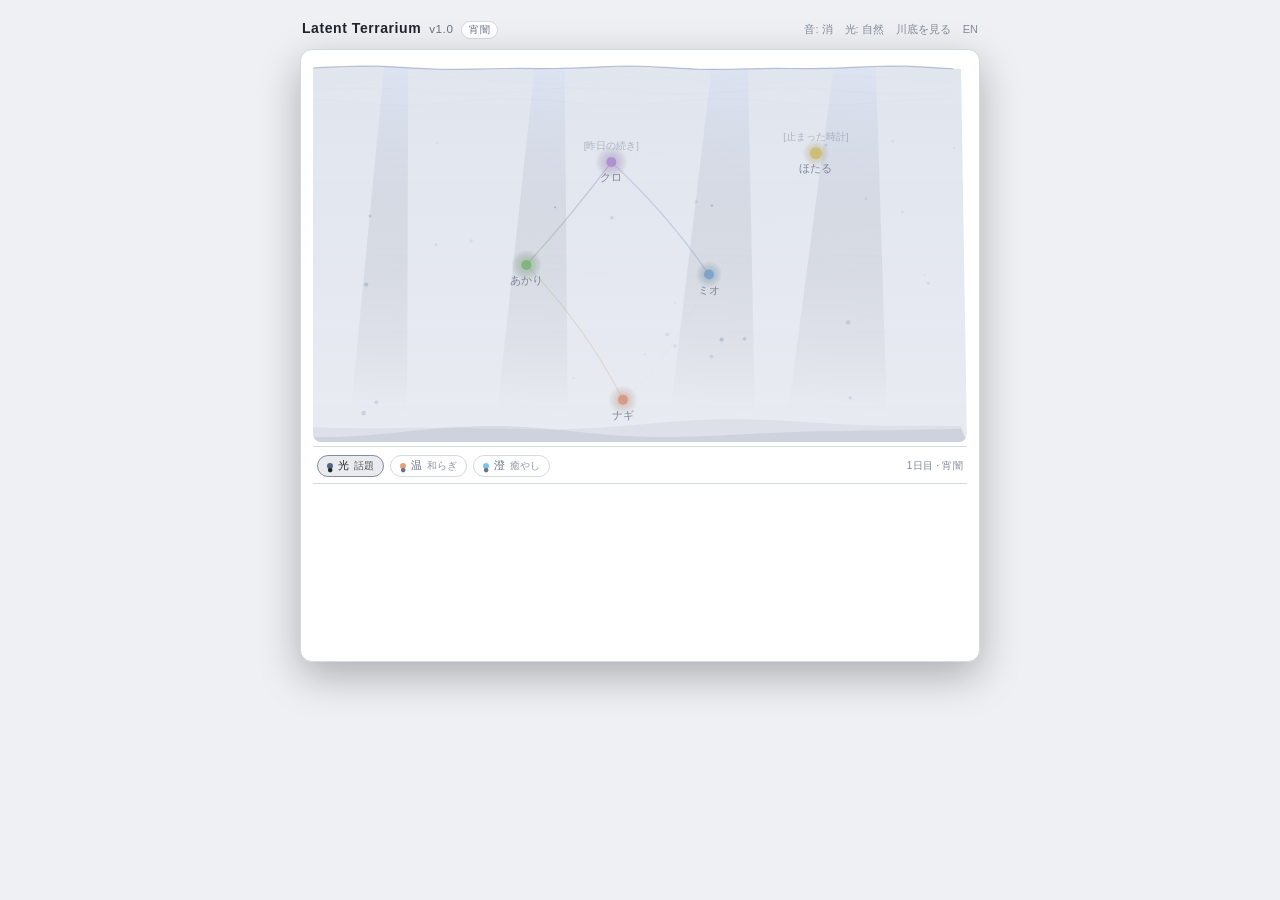
==== commit 3dc9b007: "Add English edition (/en/) for Reddit and international distribution" ====
--- a/index.html
+++ b/index.html
@@ -29,79 +29,10 @@
 <meta name="twitter:image" content="https://33kasp33-cpu.github.io/latent-terrarium/ogp.png">
 <link rel="manifest" href="./manifest.json">
 <link rel="icon" href="./icon.svg" type="image/svg+xml">
+<link rel="alternate" hreflang="ja" href="https://33kasp33-cpu.github.io/latent-terrarium/">
+<link rel="alternate" hreflang="en" href="https://33kasp33-cpu.github.io/latent-terrarium/en/">
+<link rel="stylesheet" href="./terrarium.css">
 <title>Latent Terrarium v1.0</title>
-<style>
-:root{--bg:#101114;--panel:#181a20;--text:#dce0e8;--sub:#8089a0;--edge:#282c37;--btn:#20232b;--glass:rgba(255,255,255,.055);box-sizing:border-box;padding-top:env(safe-area-inset-top,0px);padding-bottom:env(safe-area-inset-bottom,0px);color-scheme:dark}
-@media (prefers-color-scheme:light){:root:not([data-theme="dark"]){--bg:#eef0f4;--panel:#fff;--text:#20242c;--sub:#6a7185;--edge:#d5d9e2;--btn:#e6e9f0;--glass:rgba(255,255,255,.7);color-scheme:light}}
-html,body{margin:0}
-body{background:var(--bg);color:var(--text);font-family:-apple-system,BlinkMacSystemFont,"Segoe UI",Roboto,"Hiragino Sans",sans-serif;padding:16px;display:flex;flex-direction:column;align-items:center;user-select:none;transition:background-color .6s ease,color .4s ease}
-main{width:min(100%,680px)}
-header{display:flex;justify-content:space-between;align-items:baseline;flex-wrap:wrap;gap:8px;margin:4px 2px 10px}
-.title-wrap{display:flex;align-items:baseline;gap:8px}
-h1{font-size:14px;font-weight:600;margin:0;letter-spacing:.04em}
-h1 small{color:var(--sub);font-weight:400;margin-left:8px}
-.lit-badge{font-size:10px;color:var(--sub);border:1px solid var(--edge);background:var(--panel);padding:1px 7px;border-radius:999px;letter-spacing:.04em}
-.links{display:flex;gap:12px;font-size:11px;color:var(--sub);flex-wrap:wrap}
-.links span{cursor:pointer;opacity:.78;transition:opacity .2s,color .2s}
-.links span:hover,.links span:focus-visible{opacity:1;text-decoration:underline;outline:none}
-.links span.on{color:var(--text);opacity:1}
-.terrarium{position:relative;background:var(--panel);border:1px solid var(--edge);border-radius:12px;padding:12px;box-shadow:0 14px 40px rgba(0,0,0,.28),inset 0 1px 0 var(--glass);overflow:hidden;transition:background-color .6s ease,border-color .5s ease,box-shadow .6s ease}
-canvas{display:block;width:100%;height:380px;cursor:crosshair;touch-action:manipulation;border-radius:8px}
-@media (max-width:520px){canvas{height:330px}}
-.drop-bar{display:flex;justify-content:space-between;align-items:center;flex-wrap:wrap;gap:6px;padding:8px 4px 6px;border-top:1px solid var(--edge);margin-top:4px}
-.drop-pills{display:flex;gap:6px;flex-wrap:wrap}
-.pill{display:inline-flex;align-items:center;gap:5px;background:transparent;color:var(--sub);border:1px solid var(--edge);border-radius:999px;padding:3px 9px;font-size:10.5px;cursor:pointer;transition:background-color .25s,border-color .25s,color .25s,transform .15s}
-.pill:hover{color:var(--text);border-color:color-mix(in srgb,var(--sub) 55%,var(--edge))}
-.pill:active{transform:scale(.96)}
-.pill i{display:inline-block;width:6px;height:6px;border-radius:50%;font-style:normal;background:var(--dc)}
-.pill span{opacity:.72;font-size:9.5px}
-.pill[data-drop="topic"]{--dc:#dce0e8}
-.pill[data-drop="warm"]{--dc:#e5a27a}
-.pill[data-drop="clear"]{--dc:#7bc6e8}
-@media (prefers-color-scheme:light){.pill[data-drop="topic"]{--dc:#546482}}
-.pill.active{color:var(--text);border-color:color-mix(in srgb,var(--dc) 65%,var(--edge));background:color-mix(in srgb,var(--dc) 13%,transparent)}
-.tank-status{font-size:10px;color:var(--sub);letter-spacing:.03em;opacity:.85}
-.feed{min-height:155px;display:flex;flex-direction:column;gap:6px;padding:8px 4px 2px;border-top:1px solid var(--edge);transition:opacity .6s}
-.b{font-size:13px;line-height:1.55;padding:6px 11px;border-radius:9px;max-width:84%;align-self:flex-start;border-left:2px solid var(--c);background:rgba(128,137,160,.11);background:color-mix(in srgb,var(--c) 13%,transparent);opacity:0;transform:translateY(6px) scale(.985);transition:opacity .5s cubic-bezier(.2,.8,.2,1),transform .5s cubic-bezier(.2,.8,.2,1),box-shadow .5s}
-.b.r{align-self:flex-end;border-left:0;border-right:2px solid var(--c);text-align:right}
-.b.show{opacity:1;transform:none}
-.b.latest{box-shadow:0 3px 14px rgba(0,0,0,.16),0 0 12px color-mix(in srgb,var(--c) 14%,transparent)}
-.b b{font-size:10px;color:var(--c);margin-right:7px;letter-spacing:.05em}
-.b b::before{content:'';display:inline-block;width:5px;height:5px;border-radius:50%;background:var(--c);margin-right:5px;vertical-align:1.5px;opacity:.9}
-.b.r b{margin:0 0 0 7px;float:right}
-.b .b2{display:block;clear:both;margin-top:2px;opacity:0;transition:opacity .7s}
-.b .b2.show{opacity:1}
-.epitaph{display:flex;flex-direction:column;align-items:center;justify-content:center;gap:10px;min-height:140px;text-align:center;color:var(--sub);font-size:12px;opacity:0;transition:opacity .8s}
-.epitaph.show{opacity:1}
-.epitaph-btns{display:flex;flex-wrap:wrap;justify-content:center;gap:8px}
-.epitaph-btns button{background:var(--btn);color:var(--text);border:1px solid var(--edge);padding:6px 12px;border-radius:6px;font-size:11px;cursor:pointer;transition:filter .2s}
-.epitaph-btns button:hover{filter:brightness(1.15)}
-.xray{margin-top:10px;padding:12px;border:1px dashed var(--edge);border-radius:8px;font:11px/1.6 monospace;color:var(--sub);background:color-mix(in srgb,var(--panel) 65%,transparent)}
-.inapp-note{display:flex;align-items:center;justify-content:space-between;gap:8px;margin-bottom:8px;padding:7px 10px;border-radius:8px;border:1px solid var(--edge);background:var(--panel);color:var(--sub);font-size:10.5px;line-height:1.5}
-.inapp-note button{background:none;border:0;color:var(--sub);font-size:13px;line-height:1;padding:2px 5px;cursor:pointer;opacity:.75}
-.inapp-note button:hover{opacity:1;color:var(--text)}
-.hidden{display:none!important}
-.row{display:grid;grid-template-columns:44px 1fr 155px;align-items:center;gap:8px}
-.row i{font-style:normal;color:var(--c)}
-.row span{text-align:right;white-space:nowrap;overflow:hidden;text-overflow:ellipsis}
-.bar{height:3px;background:var(--edge);border-radius:2px;overflow:hidden}
-.bar div{height:100%;background:var(--c);width:0;transition:width .25s ease}
-.grid{display:grid;grid-template-columns:repeat(6,1fr);gap:2px;margin:10px 0 6px;text-align:center}
-.grid span{padding:2px 0;border-radius:3px;font-size:10px;border:1px solid transparent}
-.grid span.bound{border-color:rgba(212,140,112,.45)}
-.grid span.rut{text-decoration:underline dotted}
-#mems{margin:6px 0;white-space:pre-line}
-#echoes{margin:8px 0 6px;padding-top:8px;border-top:1px dashed var(--edge)}
-.echo-title{font-size:10px;opacity:.82;margin-bottom:4px}
-.echo-item{font-size:10.5px;line-height:1.5;margin-bottom:4px;padding-left:7px;border-left:2px solid var(--edge)}
-.echo-time{opacity:.6;margin-right:6px}
-.echo-sp{font-weight:600;margin-right:4px}
-.tools{display:flex;flex-wrap:wrap;gap:6px;margin-top:10px;padding-top:10px;border-top:1px dashed var(--edge)}
-.tools button{background:var(--btn);color:var(--text);border:1px solid var(--edge);padding:5px 9px;border-radius:5px;font-size:10px;cursor:pointer}
-.tools button:hover{filter:brightness(1.12)}
-.tools button.warn{color:#d48c70}
-@media (prefers-reduced-motion:reduce){.b,.b .b2,.epitaph,.feed,.bar div,.pill,body,.terrarium{transition:none}}
-</style>
 </head>
 <body>
 <main>
@@ -114,6 +45,7 @@
       <span id="bSnd" role="button" tabindex="0" title="水音と共鳴音の切り替え">音: 消</span>
       <span id="bLit" role="button" tabindex="0" title="照明モードの切り替え">光: 自然</span>
       <span id="bX" role="button" tabindex="0">川底を見る</span>
+      <a href="./en/" title="English version">EN</a>
     </div>
   </header>
   <div class="inapp-note hidden" id="inappNote">
@@ -148,1184 +80,7 @@
     </div>
   </div>
 </main>
-<script>
-/* =====================================================================
- Latent Terrarium v1.0
- - 渦（数秒）  : セリフ。川底と水流の結果として漏れ出るだけ
- - 水流（数分）: aff（今の空気）、各自の水位 lv（調子・眠気・疲れ）
- - 川底（数日）: bed（関係の地形）、rut（慣れ・腐れ縁の溝）、mem（片方だけが覚えている因縁）
- - 遺骨（終端）: 水を抜く儀式でのみ落ちる、数値を含まない物語用の記憶＋復元用の地層
- 記録はこのブラウザの中にだけ残り、どこにも送信しません
-===================================================================== */
-const KEY='latent_terrarium',DBN='latent_terrarium_db',SND_KEY='latent_terrarium_snd',LIT_KEY='latent_terrarium_lit';
-const SCHEMA=6,N=5,DAY=86400,MS_DAY=DAY*1000,$=id=>document.getElementById(id);
-const TAU_AFF=600,TAU_BED=3*DAY,TAU_RUT=7*DAY,TAU_FAT=480;
-const DEBUG=/[?&]debug=1/.test(location.search);
-const rnd=(a,b)=>a+Math.random()*(b-a),clamp=(v,a,b)=>Math.max(a,Math.min(b,v)),pick=a=>a[Math.random()*a.length|0];
-const cv=$('cv'),ctx=cv.getContext('2d'),feed=$('feed');
-let dpr=Math.min(2,devicePixelRatio||1),W=640,H=380,ret=null,hist=[],sub='#8089a0',isLight=false,busy=0,lastSp=-1,lastTrouble=-1;
-let drops=[],bubbles=[],motes=[],echoes=[],born=Date.now(),total=0,reborn=0,noSave=false,draining=false,drainAt=0,loading=false,tids=[];
-let dropKind='topic',litMode='auto',hoverX=-1,hoverY=-1,hoverChar=-1,holdTid=0,holdTriggered=false,lastBondSnd=0;
-const dead=[0,0,0,0,0],fade=[1,1,1,1,1];
-
-function later(fn,ms){const id=setTimeout(()=>{tids=tids.filter(x=>x!==id);fn()},ms);tids.push(id);return id}
-function clearTimers(){tids.forEach(clearTimeout);tids=[]}
-
-const TOP=["冷めたお茶","窓際の席","借りっぱなしの傘","昨日の続き","止まった時計","余った角砂糖","あの橋","割れた箱","底の石","裏の階段","空のコップ","合鍵"];
-const CH=[10,16,8,23,21],TIDE=[5,3.5,6,4,7],KEEP=[2*DAY,5*DAY,.4*DAY,6*DAY,1.5*DAY];
-
-const E=[['ミオ','#6b9ac4'],['ナギ','#d48c70'],['あかり','#7fb27a'],['クロ','#a98ad0'],['ほたる','#c9b45a']]
-  .map(([n,c],i)=>({n,c,t:rnd(10,65),period:rnd(13,34),x:0,y:0,vx:0,vy:0,speak:0,w:TOP[i],ph:rnd(0,6.28),ph2:rnd(0,6.28),fat:0,lv:.6,mem:[]}));
-
-const P=[],PR=Array.from({length:N},()=>[]);
-for(let i=0;i<N;i++)for(let j=i+1;j<N;j++){const b=rnd(-.45,.55),p={i,j,aff:b,bed:b,rut:rnd(.04,.18),count:0,pulse:0,flash:0,bound:b>.3};P.push(p);PR[i][j]=PR[j][i]=p}
-
-// ===== Web Audio 水音・共鳴音エンジン（外部音源不要・非表示時は完全停止） =====
-const Sound=(()=>{
-  const ROOTS=[587.33,392.00,659.25,329.63,783.99];
-  let enabled=false,ctxA=null,master=null,ambFilter=null,ambGain=null;
-  try{enabled=localStorage.getItem(SND_KEY)==='1'}catch(e){}
-
-  function updateBtn(){
-    const b=$('bSnd');
-    if(!b)return;
-    b.textContent=enabled?'音: 入':'音: 消';
-    b.classList.toggle('on',enabled);
-  }
-
-  function init(){
-    if(ctxA)return true;
-    const AC=window.AudioContext||window.webkitAudioContext;
-    if(!AC)return false;
-    try{
-      ctxA=new AC();
-      master=ctxA.createGain();
-      master.gain.value=enabled&&!draining?.85:.0001;
-      master.connect(ctxA.destination);
-
-      // 柔らかい水中ノイズの生成
-      const len=ctxA.sampleRate*4,buf=ctxA.createBuffer(1,len,ctxA.sampleRate),ch=buf.getChannelData(0);
-      let lastOut=0;
-      for(let i=0;i<len;i++){
-        const white=Math.random()*2-1;
-        lastOut=(lastOut+.02*white)/1.02;
-        ch[i]=lastOut*2.4;
-      }
-      const src=ctxA.createBufferSource();src.buffer=buf;src.loop=true;
-      ambFilter=ctxA.createBiquadFilter();ambFilter.type='lowpass';ambFilter.frequency.value=210;ambFilter.Q.value=.8;
-      const lfo=ctxA.createOscillator(),lfoG=ctxA.createGain();
-      lfo.frequency.value=.07;lfoG.gain.value=85;
-      lfo.connect(lfoG);lfoG.connect(ambFilter.frequency);lfo.start();
-
-      ambGain=ctxA.createGain();ambGain.gain.value=.045;
-      src.connect(ambFilter);ambFilter.connect(ambGain);ambGain.connect(master);src.start();
-
-      // 低い倍音パッド
-      const padF=ctxA.createBiquadFilter();padF.type='lowpass';padF.frequency.value=380;
-      const padG=ctxA.createGain();padG.gain.value=.014;
-      padF.connect(padG);padG.connect(master);
-      [110,165].forEach((f,idx)=>{
-        const o=ctxA.createOscillator();o.type='sine';o.frequency.value=f;
-        const g=ctxA.createGain();g.gain.value=idx===0?1:.55;
-        o.connect(g);g.connect(padF);o.start();
-      });
-      return true;
-    }catch(e){ctxA=null;return false}
-  }
-
-  function setEnabled(on){
-    enabled=!!on;
-    try{localStorage.setItem(SND_KEY,enabled?'1':'0')}catch(e){}
-    updateBtn();
-    if(enabled){
-      if(init()&&ctxA){
-        if(ctxA.state==='suspended')ctxA.resume().catch(()=>{});
-        if(master&&!draining)master.gain.setTargetAtTime(.85,ctxA.currentTime,.08);
-      }
-    }else if(ctxA){
-      if(master)master.gain.setTargetAtTime(.0001,ctxA.currentTime,.06);
-      setTimeout(()=>{if(!enabled&&ctxA&&ctxA.state==='running')ctxA.suspend().catch(()=>{})},160);
-    }
-  }
-
-  function unlock(){
-    if(!enabled)return;
-    if(!ctxA)init();
-    if(ctxA&&ctxA.state==='suspended'&&!draining&&document.visibilityState!=='hidden'){
-      ctxA.resume().catch(()=>{});
-    }
-  }
-
-  function onVisibility(visible){
-    if(!ctxA)return;
-    if(!visible){
-      if(ctxA.state==='running')ctxA.suspend().catch(()=>{});
-    }else if(enabled&&!draining&&ctxA.state==='suspended'){
-      ctxA.resume().catch(()=>{});
-    }
-  }
-
-  function connectPan(node,xNorm){
-    if(typeof ctxA.createStereoPanner==='function'){
-      const p=ctxA.createStereoPanner();
-      p.pan.value=clamp(xNorm,-.85,.85);
-      node.connect(p);p.connect(master);
-    }else{
-      node.connect(master);
-    }
-  }
-
-  function bloop(delay,gainVal,fStart,fEnd,dur,xNorm,cutoff){
-    const t0=ctxA.currentTime+delay;
-    const o=ctxA.createOscillator(),f=ctxA.createBiquadFilter(),g=ctxA.createGain();
-    o.type='sine';
-    o.frequency.setValueAtTime(fStart,t0);
-    o.frequency.exponentialRampToValueAtTime(fEnd,t0+dur);
-    f.type='lowpass';f.frequency.value=cutoff;
-    g.gain.setValueAtTime(.0001,t0);
-    g.gain.linearRampToValueAtTime(gainVal,t0+.01);
-    g.gain.exponentialRampToValueAtTime(.0001,t0+dur+.12);
-    o.connect(f);f.connect(g);connectPan(g,xNorm);
-    o.start(t0);o.stop(t0+dur+.15);
-  }
-
-  function playDrop(xNorm,yNorm,kind){
-    if(!enabled||!ctxA||ctxA.state!=='running')return;
-    const ym=1+(.5-clamp(yNorm,0,1))*.14;
-    if(kind==='warm'){
-      bloop(0,.09,290*ym,640*ym,.11,xNorm,1450);
-      bloop(.18,.032,330*ym,720*ym,.10,xNorm,1250);
-    }else if(kind==='clear'){
-      bloop(0,.082,540*ym,1280*ym,.085,xNorm,2800);
-      bloop(.18,.028,620*ym,1420*ym,.08,xNorm,2500);
-    }else{
-      bloop(0,.085,380*ym,920*ym,.095,xNorm,2100);
-      bloop(.18,.03,440*ym,1040*ym,.09,xNorm,1850);
-    }
-  }
-
-  function playVoice(charIdx,mood,isReply){
-    if(!enabled||!ctxA||ctxA.state!=='running')return;
-    const root=ROOTS[charIdx]||523.25,t0=ctxA.currentTime;
-    const xNorm=W>0?(E[charIdx].x/W)*1.2-.6:(isReply?.25:-.25);
-    const f=ctxA.createBiquadFilter(),g=ctxA.createGain();
-    f.type='lowpass';f.frequency.value=mood==='e'?950:mood==='c'?2400:1750;
-    g.gain.setValueAtTime(.0001,t0);
-    g.gain.linearRampToValueAtTime(.045,t0+.015);
-    g.gain.exponentialRampToValueAtTime(.0001,t0+.65);
-    f.connect(g);connectPan(g,xNorm);
-
-    const o1=ctxA.createOscillator();o1.type='sine';o1.frequency.value=root;
-    o1.connect(f);o1.start(t0);o1.stop(t0+.7);
-
-    const o2=ctxA.createOscillator(),g2=ctxA.createGain();
-    o2.type='triangle';
-    o2.frequency.value=mood==='c'?root*2:mood==='e'?root:root*1.5;
-    g2.gain.value=mood==='w'?.38:mood==='c'?.24:.18;
-    o2.connect(g2);g2.connect(f);o2.start(t0);o2.stop(t0+.7);
-  }
-
-  function playBond(){
-    if(!enabled||!ctxA||ctxA.state!=='running')return;
-    const nowMs=Date.now();
-    if(nowMs-lastBondSnd<1200)return;
-    lastBondSnd=nowMs;
-    [523.25,783.99].forEach((freq,idx)=>{
-      const t0=ctxA.currentTime+idx*.14;
-      const o=ctxA.createOscillator(),g=ctxA.createGain();
-      o.type='sine';o.frequency.value=freq;
-      g.gain.setValueAtTime(.0001,t0);
-      g.gain.linearRampToValueAtTime(.036,t0+.02);
-      g.gain.exponentialRampToValueAtTime(.0001,t0+.95);
-      o.connect(g);g.connect(master);
-      o.start(t0);o.stop(t0+1);
-    });
-  }
-
-  function playDrainStart(){
-    if(!enabled||!ctxA)return;
-    const t0=ctxA.currentTime;
-    if(ambFilter){
-      ambFilter.frequency.cancelScheduledValues(t0);
-      ambFilter.frequency.setValueAtTime(ambFilter.frequency.value,t0);
-      ambFilter.frequency.linearRampToValueAtTime(85,t0+10.5);
-    }
-    if(ambGain){
-      ambGain.gain.cancelScheduledValues(t0);
-      ambGain.gain.setValueAtTime(ambGain.gain.value,t0);
-      ambGain.gain.linearRampToValueAtTime(.0001,t0+10.5);
-    }
-  }
-
-  function playFarewell(charIdx){
-    if(!enabled||!ctxA||ctxA.state!=='running')return;
-    const root=ROOTS[charIdx]||523.25,t0=ctxA.currentTime;
-    const f=ctxA.createBiquadFilter(),g=ctxA.createGain();
-    f.type='lowpass';f.frequency.value=1500;
-    g.gain.setValueAtTime(.0001,t0);
-    g.gain.linearRampToValueAtTime(.048,t0+.04);
-    g.gain.exponentialRampToValueAtTime(.0001,t0+2.5);
-    f.connect(g);g.connect(master);
-    [1,1.5].forEach((mul,idx)=>{
-      const o=ctxA.createOscillator(),og=ctxA.createGain();
-      o.type='sine';o.frequency.value=root*mul;
-      og.gain.value=idx===0?1:.32;
-      o.connect(og);og.connect(f);o.start(t0);o.stop(t0+2.6);
-    });
-  }
-
-  return{updateBtn,setEnabled,unlock,onVisibility,playDrop,playVoice,playBond,playDrainStart,playFarewell,isEnabled:()=>enabled};
-})();
-
-// ===== 時間帯・照明モード =====
-const LIT_ORDER=['auto','dawn','day','dusk','night'];
-const LIT_NAMES={auto:'自然',dawn:'朝霞',day:'昼光',dusk:'夕凪',night:'宵闇'};
-const PHASE_NAMES={dawn:'朝霞',day:'昼光',dusk:'夕凪',night:'宵闇'};
-const PHASE_PAL={
-  dark:{
-    dawn:{top:'rgba(116,134,178,.15)',bot:'rgba(18,24,38,.25)',ray:'rgba(180,198,240,.085)',surf:'rgba(196,212,248,.34)',mote:'rgba(218,228,250,.55)',sed:'rgba(54,62,82,.32)',caustic:.075,tilt:.18},
-    day:{top:'rgba(128,178,214,.16)',bot:'rgba(18,28,40,.22)',ray:'rgba(186,224,252,.095)',surf:'rgba(198,232,255,.38)',mote:'rgba(220,242,255,.58)',sed:'rgba(58,72,88,.30)',caustic:.09,tilt:.06},
-    dusk:{top:'rgba(198,126,98,.16)',bot:'rgba(26,20,32,.28)',ray:'rgba(236,162,120,.085)',surf:'rgba(244,178,140,.35)',mote:'rgba(248,202,166,.52)',sed:'rgba(74,56,62,.32)',caustic:.07,tilt:-.18},
-    night:{top:'rgba(78,102,148,.12)',bot:'rgba(12,14,22,.34)',ray:'rgba(128,158,216,.055)',surf:'rgba(148,178,232,.25)',mote:'rgba(176,204,248,.42)',sed:'rgba(40,46,62,.34)',caustic:.045,tilt:-.05}
-  },
-  light:{
-    dawn:{top:'rgba(130,156,208,.16)',bot:'rgba(186,200,224,.12)',ray:'rgba(255,255,255,.36)',surf:'rgba(98,124,172,.34)',mote:'rgba(108,128,168,.40)',sed:'rgba(154,166,192,.28)',caustic:.12,tilt:.18},
-    day:{top:'rgba(116,178,224,.15)',bot:'rgba(182,212,234,.10)',ray:'rgba(255,255,255,.42)',surf:'rgba(88,144,194,.36)',mote:'rgba(92,142,184,.38)',sed:'rgba(146,168,188,.25)',caustic:.14,tilt:.06},
-    dusk:{top:'rgba(218,148,114,.18)',bot:'rgba(196,174,178,.14)',ray:'rgba(255,224,196,.34)',surf:'rgba(182,112,86,.36)',mote:'rgba(168,114,96,.40)',sed:'rgba(172,152,148,.28)',caustic:.11,tilt:-.18},
-    night:{top:'rgba(88,112,164,.18)',bot:'rgba(142,156,188,.20)',ray:'rgba(202,218,250,.22)',surf:'rgba(74,96,142,.35)',mote:'rgba(88,108,152,.42)',sed:'rgba(128,140,166,.30)',caustic:.07,tilt:-.05}
-  }
-};
-try{const lm=localStorage.getItem(LIT_KEY);if(LIT_ORDER.includes(lm))litMode=lm}catch(e){}
-function getActivePhase(){
-  if(litMode!=='auto')return litMode;
-  const h=new Date().getHours();
-  if(h>=5&&h<9)return'dawn';
-  if(h>=9&&h<17)return'day';
-  if(h>=17&&h<20)return'dusk';
-  return'night';
-}
-function updateLitUI(){
-  const ph=getActivePhase();
-  $('bLit').textContent='光: '+LIT_NAMES[litMode];
-  $('litBadge').textContent=PHASE_NAMES[ph];
-  updateTankStatus();
-}
-function updateTankStatus(){
-  const days=(Math.max(0,Date.now()-born)/MS_DAY+1)|0;
-  const ph=PHASE_NAMES[getActivePhase()];
-  const drTxt=drops.length?` · 粒×${drops.length}`:'';
-  $('tankStatus').textContent=`${days}日目 · ${ph}${drTxt}`;
-}
-
-// ===== 声 =====
-const V=[
- {o:{w:["今のところ、ちょうどいい距離だと思う。","{x}、さっきの話の続きだけど。","隣、座ってもいい？"],c:["……何か言うことはないの。","距離を取る理由、聞いてもいい？","そういう態度、わかりやすいわね。"],m:["観測してるだけ。気にしないで。","変化、感じない？ 底のほう。","静かね。悪くないけど。"],e:["……まだそこにいたの。別にいいけど。","その話、前にもしなかった？","お互いに暇ね。否定はしないけど。"]},
-  r:{w:["そうかな。私は少し近いと思う。","……ありがとう。たぶん。","悪くないわね。"],c:["今は答えたくない。","理由は自分で考えて。","……別に、普通よ。"],m:["さあ。どちらでもいいかな。","記録しておくね。","そう見えるなら、そうなんじゃない。"],e:["……それ、本気で言ってるの。","さあね。どうでもいいわ。","はいはい、わかったから。"]},
-  c3:{w:["……なら、もう少しこのままでいましょう。","ふふ、素直じゃないわね。"],c:["……そう。無理には聞かないわ。","勝手にしなさい。"],m:["……まあ、急ぐ話でもないしね。","またあとで確かめましょう。"],e:["……ほんと、腐れ縁ね。","あきれた。私も人のこと言えないけど。"]},
-  tp:["{t}、まだ整理がついてないの。","また{t}のこと考えてたわ。","{t}、そのままにしておくつもり？"],
-  dr:["……何か落ちてきたわね。","あれ、さっきまであった？"],
-  ret:["……ずいぶん長いこと時間が飛んでいた気がするわ。","さっきまでの話、どこまで進んだっけ。"],
-  lo:["……少し、休ませて。","今日はもう、観測おしまい。"],
-  mm:["{x}、{t}のこと、まだ終わってないわよね。","{t}の件、私は覚えてるから。"],
-  mr1:["……その話、また蒸し返すの。","覚えてるわよ。忘れるわけないでしょ。"],
-  mr0:["{t}？ ……何の話だったかしら。","ごめんなさい、記録に残ってないわ。"],
-  mf:["……そう。私だけが覚えてるのね。","いいわ、記録は私が持っておく。"],
-  g:"{y}のことだけど……少し離れてるわね。",tic:"……（見てる）"},
- {o:{w:["別に、近くにいたかっただけだし。","なんだ、いたのか。","……悪くない風だな。"],c:["……そっち、寒くないか。","何で黙ってんだよ。","睨むなよ、やりにくい。"],m:["暇だな。","なあ、これ意味あんの？","なんか忘れてる気がするんだよな。"],e:["……あー、眠い。今なんの話だっけ。","またお前かよ。飽きないな。","空気みたいにそこにいるな、お前。"]},
-  r:{w:["うるさい。","……まあ、悪くない。","べつに、嫌とは言ってない。"],c:["別に。","話しかけんな。","そっちこそ何だよ。"],m:["知らね。","勝手にしろ。","さあな、考えすぎだろ。"],e:["お前が言うな。","聞いてなかったわ、わりぃ。","……あ？ なんか言ったか。"]},
-  c3:{w:["……なんだよ、笑うなよ。","ま、しばらくここにいるわ。"],c:["……ちっ、かわいくねえな。","じゃあ勝手にしろよ。"],m:["……あーあ、また暇になった。","ま、どうでもいいけどな。"],e:["……じゃあどっか行けよ。行かないだろうけど。","ほんと、お前とは気が抜けるわ。"]},
-  tp:["{t}？ もう終わった話だろ。","また{t}の話かよ。","{t}、誰が片付けるんだあれ。"],
-  dr:["……なんだこれ、誰か落としたか？","ん、なんか沈んでくぞ。"],
-  ret:["……あー、やっと空気が動いたな。","長かったな、さっきの空白。"],
-  lo:["……だる。","今日はもう喋んねえ。"],
-  mm:["{x}、{t}の件、まだ根に持ってるからな。","おい、{t}、結局どうなったんだよ。"],
-  mr1:["しつけえな、まだ言うか。","……あれはお前も悪いだろ。"],
-  mr0:["は？ {t}？ 知らねえよ。","そんなことあったっけ。"],
-  mf:["……忘れてんのかよ。","ちっ、覚えてんの俺だけかよ。"],
-  g:"{y}、なんか変じゃね？",tic:"……ちっ。"},
- {o:{w:["ね、今日は静かでいいね。","{x}、こっちおいでよ。","なんか近くにいると落ち着くねえ。"],c:["喧嘩じゃないよね？ ね？","遠いなあ、寂しいよ。","怒ってる？ 気のせい？"],m:["ふわーっとしてるねえ。","お茶、飲む？ ないけど。","今、何時くらいなんだろうね。"],e:["んー……お湯、沸かすのもめんどくさいねえ。","なんかもう、どっちでもよくなっちゃった。","また同じところでぐるぐるしてるねえ。"]},
-  r:{w:["えへへ、そうだね。","うん、いっしょだね。","わたしは嬉しいよ。"],c:["そっか……そうなんだね。","うーん、困ったなあ。","むずかしい顔しないでよ。"],m:["そうだねえ。","なんでだろうねえ。","ま、そのうちわかるよ。"],e:["あはは、ひどいなあ。","水でいいんじゃない、もう。","うん、まあ、そんなもんかもね。"]},
-  c3:{w:["えへへ、なんだか眠くなってきちゃった。","このままぼーっとしてよっか。"],c:["……またあとで話しかけるね。","しょんぼりしちゃうなあ。"],m:["あ、風が吹いた気がする。","んー、まあいっか。"],e:["おたがい、ゆるくなったねえ。","あはは、ずっとこのままだったりして。"]},
-  tp:["{t}のこと、まだ気になってるの？","ねえ、{t}ってどうなったんだっけ。","{t}、なんだか懐かしい響きだねえ。"],
-  dr:["あ、なんか光るのが落ちてきたよ。","ねえ見て、ぷかぷかしてる。"],
-  ret:["わあ、いつの間にかずいぶん時間が経ってるね。","ね、さっきまでの秘密の話、続きしよっか。"],
-  lo:["ふあ……ねむい。","んー、ちょっとだけ寝ていい？"],
-  mm:["ねえ{x}、{t}のこと、覚えてる？","{t}ってさ、あのあとどうしたんだっけ。"],
-  mr1:["うん、覚えてるよ。ちょっとだけ。","あはは、それまだ言う？"],
-  mr0:["えー、{t}？ なんだっけ、それ。","ごめん、もう忘れちゃった。"],
-  mf:["そっかあ、忘れちゃったかあ。","……まあ、いっか。"],
-  g:"{y}ね、ちょっと元気ないかも。",tic:"あれ、何の話？"},
- {o:{w:["仲良しごっこは楽しいか。","珍しく気が合うじゃないか。","たまには隣にいてやってもいい。"],c:["賢明な距離だ。拍手してやる。","まだ拗ねてるのか。","そうやって壁を作っていろ。"],m:["退屈だ。誰か騒げよ。","底の泥が増えたな。誰のせいだ。","今日も代わり映えしないな。"],e:["お前といると、毒を抜かれて調子が狂う。","腐れ縁というのも、存外しぶといものだな。","またその顔か。見飽きたぞ。"]},
-  r:{w:["勘違いするなよ。","……調子が狂う。","ふん、悪くはないがな。"],c:["好きに言え。","お前に何がわかる。","精々そうやって吠えていろ。"],m:["ふん。","つまらん答えだ。","退屈しのぎにはなるか。"],e:["めでたい頭だな。","退屈しのぎにもならん。","……好きにしろ。どうせ離れんだろう。"]},
-  c3:{w:["……誰にも言うなよ、今の。","まったく、お前には敵わん。"],c:["……せいぜい一人で震えていろ。","ふん、話にならんな。"],m:["……やれやれ、静かすぎる。","次はもう少しマシな話をしろ。"],e:["……まったく、毒気が抜けていかん。","お前も大概、暇人だな。"]},
-  tp:["{t}か。全員、見て見ぬふりだったな。","まだ{t}にこだわっているのか。","{t}の件、そろそろ白状したらどうだ。"],
-  dr:["……ほう、外から余計な雫が落ちてきたか。","なんだ、あの光は。餌のつもりか？"],
-  ret:["……ようやく時計の針が動き出したか。","不在の間も、ここは相変わらずだったぞ。"],
-  lo:["……今は静かにしていろ。","眠いわけではない。目を閉じているだけだ。"],
-  mm:["{x}。{t}の件、忘れたとは言わせんぞ。","{t}か。お前はまだ借りを返していない。"],
-  mr1:["執念深いやつだ。","……覚えている。だから何だ。"],
-  mr0:["{t}？ 記憶にないな。","過去に興味はない。"],
-  mf:["……忘れたか。お前らしい。","ふん、覚えているのは俺だけか。"],
-  g:"{y}を庇うやつ、いるか？ いないか。",tic:"……くく。"},
- {o:{w:["あの……近くて、安心する。","えっと、{x}……あの。","隣にいても、邪魔じゃ、ないかな。"],c:["……あの、ごめん。","いや、何でも……ない。","わたし、何か怒らせた、かな……"],m:["……あれ、さっき、何だっけ。","あの、えっと……","静かすぎて、音が聞こえそう。"],e:["……あ、ううん。ただ、ぼーっとしてただけ。","なんか……いるのが当たり前になってきちゃった。","……眠い、ね。なんでもないけど。"]},
-  r:{w:["……うん。","わたしも、たぶん。","……よかった。"],c:["……ごめん、なさい。","……聞こえなかった、ことに。","……ううん、平気。"],m:["……え？","あ、うん……","そう、かも、しれないね。"],e:["……ふふ、変なの。","うん……どうでも、いいかも。","……また、それ言うんだね。"]},
-  c3:{w:["……えへへ、少しだけ、あったかいね。","……ありがと、ね。"],c:["……あっちに、行ってるね……","……ごめんなさい。"],m:["……あ、ううん、なんでもないの。","……また、あとでね。"],e:["……こういうの、嫌いじゃない、よ。","……ふふ、おかしな二人だね。"]},
-  tp:["あの、{t}……やっぱり、言わないで。","{t}のこと、少しだけ思い出してたの。","まだ、{t}はそこにあるのかな……"],
-  dr:["……あ、小さな光が、落ちてきた……","なんだろう、これ……きれい。"],
-  ret:["……あ、戻ってきた……少し、寂しかったかも。","いない間、ちょっとだけ、ざわざわしてたんだよ。"],
-  lo:["……ん、ちょっと、眠い……","……今は、静かにしてたい。"],
-  mm:["あの……{x}、{t}のこと、まだ、覚えてる……？","{t}……わたし、まだ、気になってて。"],
-  mr1:["……うん、覚えてる。","……あのとき、ごめんね。"],
-  mr0:["……え、{t}……？ ごめん、思い出せない。","……そんなこと、あったっけ。"],
-  mf:["……そっか。わたしだけ、なんだね。","……ううん、いいの。"],
-  g:"{y}……さっきから、遠い、気がする。",tic:"……あ。"}
-];
-const PL={
- "0-1":[["昨日の件、結論は出たの？","出てない。出す気もない。","……でしょうね。知ってたわ。",-.08],["……また同じ席にいるのね。","お前が来たんだろ。","さあ、どうだったかしら。",-.1]],
- "0-2":[["あかり、その楽観、根拠はあるの。","ないよ。あったほうがいい？","……ううん、そのままでいいわ。",.1],["お茶、本当に出てこないのね。","出てくるまで待つの、楽しいよ。","……変な子ね、ほんと。",.12]],
- "0-3":[["クロ、また私を試してるでしょ。","試すほどの価値があればな。","……可愛くない言い方ね。",-.12],["あなたの皮肉、嫌いじゃない。","……やめろ、気持ち悪い。","あら、照れてるの？",-.25]],
- "0-4":[["ほたる、言いたいことは言って。","……言ったら、変わる？","少なくとも、私は聞くわよ。",.05],["怖がらなくていいから。","……怖いのは、そっちじゃなくて。","……そう。ならいいけれど。",0]],
- "1-2":[["あかり、あんまりくっつくな。","えー、でも暖かいでしょ。","……暑苦しいわ。",-.15],["さっきの飴、お前だろ。","ちがうよー、ナギがくれたんだよ？","……記憶改ざんすんな。",.1]],
- "1-3":[["お前の顔見てると腹立つ。","光栄だな。","褒めてねえよ。",-.2],["さっさと言えよ、クロ。","言えば殴るだろ、ナギ。","……殴らねえよ、たぶん。",.05]],
- "1-4":[["……ほたる、そこ寒いだろ。","……平気。","平気な顔してねえぞ。",.15],["おい、今のは聞こえてたぞ。","ご、ごめ……","……怒ってねえってば。",-.1]],
- "2-3":[["クロくん、笑ってるの珍しいね。","笑ってない。","えー、口元ゆるんでたよ？",.12],["ねえ、本当は優しいんでしょ。","黙れ。","あはは、照れてる。",.1]],
- "2-4":[["ほたるちゃん、一緒に寝ない？","……それは、ちょっと……","えー、枕貸してあげるのに。",-.05],["今日のほたる、好きだよ。","……え、あ、……ありがと。","えへへ、どういたしまして。",.15]],
- "3-4":[["ほたる。お前、案外図太いな。","……そう、見える？","ああ、誰よりもな。",.1],["怯えるのが芸か？","……ちがう、よ。","ならしゃんと立っていろ。",-.12]]
-};
-
-// ===== 最後の言葉（遺書：すべて2拍・地の文なし・モノとやりかけ）=====
-// 優先順位: 1.極浅(total<15) / 2.片覚えの因縁 / 3.共有因縁 / 4.深い溝(rut>=0.42) / 5.深い川底(|bed|>=0.3) / 6.平穏
-const LW=[
- {s:[["まだ、水も馴染んでいないのに。","……記録するほどでも、ないわね。"],["始まったばかりだったのにね。","……おやすみ。"]],
-  u:[["{t}、結局そのままになったわね。","{x}……もう忘れてるでしょうけど。"],["{t}のこと、最後まで私だけ覚えてたわ。","{x}、おやすみなさい。"]],
-  m:[["{t}、結局ふたりとも答えを出さなかったわね。","{x}、……悪くなかったわ。"],["{t}の記録、ここで閉じるわ。","{x}の分も、一緒に。"]],
-  r:[["{x}、なんだかんだ言って、よく隣にいたわね。","{t}も、そのままにしていくわ。"],["お互いに暇だったのね、{x}。","……こういうの、悪くなかったわ。"]],
-  w:[["{x}のそばは、不思議と息がしやすかったわ。","……おやすみ、{x}。"],["{x}といた時間、悪くなかった。","記録は、ここで終わりにするわね。"]],
-  c:[["{x}とは、ちょうどいい距離のまま終わるわね。","無理に近づかなくて、よかったのかも。"],["{x}。……最後まで、少し遠かったわね。","それも悪くなかったわ。"]],
-  d:[["{t}、まだここにあるのね。","……観測は、ここまでにするわ。"],["静かなまま、終わるのね。","……おやすみなさい。"]]},
-
- {s:[["……はや。まだ何も始まってねえだろ。","ま、いいけどよ。"],["水、ぬるくなる前におしまいか。","……あーあ。"]],
-  u:[["{t}、返せよな、{x}。","……って、もう聞こえてねえか。"],["おい{x}。{t}の件、覚えてんの俺だけかよ。","……ちっ、勝手なやつ。"]],
-  m:[["{t}の話、{x}とはよくやったな。","……ま、そのままにしとくか。"],["なあ{x}、{t}、結局どうでもよかったのかもな。","……じゃあな。"]],
-  r:[["なんでいつも隣にいたんだろうな、{x}。","……ま、静かになるか。"],["{t}、まだそこにあるぞ、{x}。","……あーあ、お前がいないと暇だな。"]],
-  w:[["……{x}、そっち寒くねえか。","ま、風邪ひくなよ。"],["{x}、お前とは悪くない空気だったな。","……じゃあな。"]],
-  c:[["{x}とは、最後まで噛み合わなかったな。","……ま、そういうのもあるだろ。"],["……{x}、お前とはもう少し離れておくべきだったな。","ま、いいか。"]],
-  d:[["{t}か。……誰が片付けるんだろうな。","ま、知らねえけど。"],["あーあ、静かになるな。","……じゃあな。"]]},
-
- {s:[["あれ、もうおしまいなの？","……ちょっとはやいねえ。"],["まだ、あったまる前だったのにね。","……またね。"]],
-  u:[["{t}のこと、{x}はもう忘れちゃったかな。","……わたしは、覚えてたよ。"],["ねえ{x}、{t}どうなったんだっけ。","……返事、こないねえ。"]],
-  m:[["{t}ってさ、なんかふたりの合言葉みたいだったね。","{x}、……またね。"],["{t}のこと、{x}も覚えてたんだね。","……えへへ、うれしいな。"]],
-  r:[["お湯、結局いちども沸かさなかったねえ。","……ま、いっか。{x}、いたし。"],["{x}といつも同じところでぐるぐるしてたねえ。","……なんだか、ちょうどよかったなあ。"]],
-  w:[["{x}といると、いつもぽかぽかしてたねえ。","……また、会えるといいな。"],["{x}、最後まで優しかったねえ。","……ありがと。"]],
-  c:[["{x}、わたし少し遠かったかな。","……ごめんね、おやすみ。"],["{x}とは、あんまり近くになれなかったねえ。","……おやすみ。"]],
-  d:[["{t}、ずっとそこにあったねえ。","……そろそろ、おやすみの時間かな。"],["なんだか、いい天気だった気がするよ。","……おやすみ。"]]},
-
- {s:[["……ほう。何もないまま終わるか。","潔くていいがな。"],["底に泥すら溜まっておらん。","……つまらん幕引きだ。"]],
-  u:[["{t}。……誰も片付けなかったな。","{x}。……返事くらいしろ。"],["{t}の借り、返してもらうつもりだったんだがな。","……{x}、忘れたとは言わせんぞ。"]],
-  m:[["{t}か。……最後まで平行線だったな、{x}。","だが、退屈はしなかった。"],["{t}の件は引き分けにしておいてやる、{x}。","……静かになるな。"]],
-  r:[["……{x}、お前といると毒気が抜けたな。","まったく、しぶとい腐れ縁だった。"],["{t}を眺めて、また{x}と顔を合わせるのも終わりか。","……静かすぎるな。"]],
-  w:[["……{x}、お前には少し調子を狂わされたな。","誰にも言うなよ。"],["{x}。……悪くない退屈しのぎだった。","さらばだ。"]],
-  c:[["……{x}、賢明な距離だったな。","互いに踏み込まずに済んだ。"],["ふん、{x}とは最後まで水と油か。","……せいぜい達者でな。"]],
-  d:[["{t}だけを残して、水は引くか。","……悪くない眺めだった。"],["……全員、消えるか。","静かすぎるな。"]]},
-
- {s:[["……あ、もう、時間なんだね。","まだ、なんにも話してないのに……。"],["……お水が、ひいていく。","……さよなら、かな。"]],
-  u:[["{t}のこと、……わたしだけ、ずっと覚えてた。","{x}は、忘れてて、いいよ。"],["……{x}、{t}、まだそこにあるよ。","……もう、聞こえないよね。"]],
-  m:[["{t}、……ふたりでずっと、話してたね。","{x}、……ありがと。"],["{t}のこと、消えちゃうのかな。","{x}……また、どこかで。"]],
-  r:[["……{x}がいるのが、当たり前になってた。","いなくなったら、……少し寒いかも。"],["{t}のそばで、{x}とずっとぼーっとしてたね。","……こういうの、嫌いじゃなかったよ。"]],
-  w:[["{x}の隣、……あったかかった。","……また、あえるかな。"],["{x}がいてくれたから、こわくなかったよ。","……おやすみ。"]],
-  c:[["……{x}、遠くから見てるだけで、精一杯だった。","……ごめんね。"],["{x}のこと、ちょっとだけ見てたんだよ。","……さよなら。"]],
-  d:[["……{t}、まだそこにあるね。","……おやすみ。"],["……お水が、静かになるね。","……バイバイ。"]]}
-];
-
-function initMotes(){
-  motes=[];
-  for(let k=0;k<28;k++){
-    motes.push({x:rnd(10,W-10),y:rnd(12,H-16),r:rnd(.8,2.1),z:rnd(.4,1.2),ph:rnd(0,6.28)});
-  }
-}
-function spawnBubbles(x,y,cnt,col){
-  if(draining)return;
-  for(let k=0;k<cnt;k++){
-    if(bubbles.length>=36)bubbles.shift();
-    bubbles.push({x:x+rnd(-8,8),y:y+rnd(-4,4),r:rnd(1.4,3.1),vy:rnd(14,28),ph:rnd(0,6.28),age:0,maxAge:rnd(2.2,4.6),c:col||null});
-  }
-}
-
-function say(i,t,r,mood){
-  if(draining)return;
-  Array.from(feed.children).forEach(el=>el.classList.remove('latest'));
-  const d=document.createElement('div');d.className='b'+(r?' r':'')+' latest';d.style.setProperty('--c',E[i].c);
-  const n=document.createElement('b');n.textContent=E[i].n;d.append(n,t);feed.append(d);
-  requestAnimationFrame(()=>d.classList.add('show'));
-  while(feed.children.length>6)feed.firstChild.remove();
-  Sound.playVoice(i,mood||'m',!!r);
-  spawnBubbles(E[i].x,E[i].y-4,2,E[i].c);
-  later(()=>{if(draining)return;d.classList.remove('show','latest');later(()=>d.remove(),600)},10500);
-}
-function fresh(a){let q,n=0;do q=pick(a);while(hist.includes(q)&&++n<6);hist.push(q);if(hist.length>45)hist.shift();return q}
-
-function pushEcho(entry){
-  echoes.unshift(entry);
-  if(echoes.length>8)echoes.length=8;
-  renderEchoes();
-}
-function renderEchoes(){
-  const box=$('echoes');
-  if(!box)return;
-  if(!echoes.length){box.innerHTML='<div class="echo-title">水底に残る余韻（最近の渦）</div><div>まだ余韻はありません</div>';return}
-  box.innerHTML='<div class="echo-title">水底に残る余韻（最近の渦）</div>';
-  echoes.forEach(ec=>{
-    const item=document.createElement('div');item.className='echo-item';
-    const tm=document.createElement('span');tm.className='echo-time';tm.textContent=ec.time;item.appendChild(tm);
-    ec.lines.forEach((ln,idx)=>{
-      if(idx>0)item.appendChild(document.createTextNode(' ／ '));
-      const sp=document.createElement('span');sp.className='echo-sp';sp.style.color=E[ln.i].c;sp.textContent=E[ln.i].n;
-      item.append(sp,document.createTextNode('「'+ln.text+'」'));
-    });
-    box.appendChild(item);
-  });
-}
-
-function updateLevels(dt){
-  const d=new Date(),hr=d.getHours()+d.getMinutes()/60,ts=Date.now()/1000;
-  E.forEach((e,i)=>{
-    const circ=.5+.5*Math.cos(2*Math.PI*(hr-CH[i])/24),tide=.5+.5*Math.sin(2*Math.PI*ts/(3600*TIDE[i])+e.ph2);
-    e.fat*=Math.exp(-dt/TAU_FAT);e.lv=clamp(.12+.55*circ+.33*tide-e.fat,.05,1);
-  });
-}
-function remember(i,j,w,amt){
-  const M=E[i].mem;let m=M.find(q=>q.j===j&&q.w===w);
-  if(m){m.n++;m.s=Math.min(1,m.s+amt)}else M.push({w,j,n:1,s:amt});
-  M.sort((a,b)=>b.s-a.s);if(M.length>8)M.length=8;
-}
-function recall(i,j,w){const m=E[i].mem.find(q=>q.j===j&&q.w===w);return m?m.s:0}
-function grudge(i,j){return E[i].mem.find(q=>q.j===j&&q.n>=3&&q.s>=.5)}
-function decayMem(dt){E.forEach((e,i)=>{const k=Math.exp(-dt/KEEP[i]);e.mem.forEach(q=>q.s*=k);e.mem=e.mem.filter(q=>q.s>=.05)})}
-function carve(p,d,deep){p.aff=clamp(p.aff+d,-1,1);p.bed=clamp(p.bed+d*.02,-1,1);p.rut=clamp(p.rut+(deep?.02:.006)*(1-p.rut),0,1);p.count++;total++}
-
-function pickGossipTarget(si,sj){
-  const mx=(E[si].x+E[sj].x)/2,my=(E[si].y+E[sj].y)/2;let bk=-1,bs=-1e9;
-  for(let m=0;m<N;m++){if(m===si||m===sj)continue;
-    let iso=0;for(let o=0;o<N;o++)if(o!==m)iso+=Math.hypot(E[m].x-E[o].x,E[m].y-E[o].y);
-    const sc=Math.hypot(E[m].x-mx,E[m].y-my)*.6+iso/(N-1)*.5+(m===lastTrouble?90:0)-(PR[si][m].aff+PR[sj][m].aff)*40+rnd(-15,15);
-    if(sc>bs){bs=sc;bk=m}}
-  return bk;
-}
-
-function fire(i,j,cat){
-  if(draining)return;
-  const now=Date.now(),e=E[i];e.t=0;e.period=clamp(e.period*rnd(.88,1.16),12,36);
-  if(j==null){
-    const w=E.map((o,k)=>{if(k===i)return 0;const p=PR[i][k],dist=Math.hypot(o.x-e.x,o.y-e.y),near=clamp(1-dist/(Math.hypot(W,H)*.55),.1,1);
-      return (.18+Math.abs(p.aff)*.65+p.rut*.55)*near*(k===lastSp?.3:1)*(grudge(i,k)?1.6:1)*(.4+.6*o.lv)});
-    const s=w.reduce((a,b)=>a+b,0);let r=Math.random()*s;j=w.findIndex(x=>(r-=x)<=0);if(j<0||j===i)j=(i+1)%N;
-  }
-  const p=PR[i][j],a=p.aff,m=(p.rut>.38&&Math.random()<p.rut*.82)?'e':(a>.3?'w':a<-.3?'c':'m');
-  const pl=PL[p.i+'-'+p.j],r=Math.random(),silP=.12+(1-E[j].lv)*.22;
-  let si=i,sj=j,k=-1,x,y,z3=null,d=0,sil=0,tp=0,deep=0,topic=E[i].w;
-  const nearDrop=drops.find(dr=>Math.hypot(dr.x-e.x,dr.y-e.y)<95),gr=grudge(i,j);
-  if(cat==='ret'){x=fresh(V[si].ret);y=fresh(V[sj].r[m]);if(Math.random()<.65)z3=fresh(V[si].c3[m]);d=.06;tp=1}
-  else if(e.lv<.28&&Math.random()<.6){x=fresh(V[si].lo);if(Math.random()<.5){y='……';sil=1}else y=fresh(V[sj].r[m])}
-  else if(gr&&Math.random()<.35){topic=gr.w;deep=1;x=fresh(V[si].mm);
-    if(recall(sj,si,topic)>.3){y=fresh(V[sj].mr1);d=a>.3?.03:-.05;if(Math.random()<.5)z3=fresh(V[si].c3[m])}
-    else{y=fresh(V[sj].mr0);z3=fresh(V[si].mf);d=-.03}
-    remember(si,sj,topic,.2);remember(sj,si,topic,.25);Sound.playBond()}
-  else if(nearDrop&&Math.random()<.48){x=fresh(V[si].dr);y=fresh(V[sj].r[m]);if(Math.random()<.5)z3=fresh(V[i].c3[m]);d=nearDrop.kind==='warm'?.09:.06}
-  else if(r<silP){x=fresh(V[i].o[m]);y='……';d=-.05;sil=1}
-  else if(r<silP+.22&&pl&&p.i!==lastSp){const q=fresh(pl);si=p.i;sj=p.j;x=q[0];y=q[1];z3=q[2];d=q[3]}
-  else if(r<silP+.42){x=fresh(V[i].tp);y=fresh(V[j].r[m]);if(Math.random()<.52)z3=fresh(V[i].c3[m]);d=rnd(-.08,.08);tp=1;
-    remember(si,sj,topic,.35);remember(sj,si,topic,.35)}
-  else if(r<silP+.56){k=pickGossipTarget(si,sj);x=V[i].g;y=fresh(V[j].r[m]);if(Math.random()<.4)z3=fresh(V[i].c3[m]);d=.06}
-  else{x=fresh(V[i].o[m]);y=fresh(V[j].r[m]);if(Math.random()<.5)z3=fresh(V[i].c3[m]);
-    d=m==='e'?rnd(-.06,.05):m==='w'?rnd(-.18,.08):m==='c'?rnd(-.08,.18):rnd(-.1,.1)}
-  if(z3&&!deep&&E[si].lv<.35)z3=null;
-
-  busy=now+(z3?4600:3100);lastSp=si;E[si].t=0;E[si].fat+=.06;
-  const f=s=>s.replaceAll('{x}',()=>E[sj].n).replaceAll('{y}',()=>k>=0?E[k].n:'').replaceAll('{t}',()=>topic);
-  const dtNow=new Date(),hhmm=String(dtNow.getHours()).padStart(2,'0')+':'+String(dtNow.getMinutes()).padStart(2,'0');
-  const t1=f(x),t2=f(y),t3=z3?f(z3):null;
-  const echoEntry={time:hhmm,lines:[{i:si,text:t1,r:0}]};
-  pushEcho(echoEntry);
-
-  say(si,t1,0,m);
-  later(()=>{
-    if(draining)return;
-    say(sj,t2,1,m);echoEntry.lines.push({i:sj,text:t2,r:1});renderEchoes();
-    lastSp=sj;E[sj].fat+=.04;
-    carve(p,d,deep);p.pulse=1;if(cat==='ret')p.flash=1;
-    if(sil||d<=-.1)lastTrouble=sil?sj:si;
-    if(!sil&&(tp||deep||p.aff>0||p.rut>.45||Math.random()<.42))E[sj].w=topic;
-    if(Math.random()<.1)E[si].w=pick(TOP);
-    E[sj].t=clamp(E[sj].t+8,15,65);E[si].speak=E[sj].speak=1;
-    if(k>=0){const q=PR[sj][k];q.aff=clamp(q.aff-.12,-1,1);q.flash=1;lastTrouble=k}
-    if(!sil&&t3){
-      later(()=>{if(draining)return;say(si,t3,0,m);echoEntry.lines.push({i:si,text:t3,r:0});renderEchoes();E[si].speak=1;E[si].fat+=.03;lastSp=si;if(E[si].t>65)E[si].t=55},1450);
-    }else if(!sil&&Math.random()<.26){
-      const cand=[];for(let z=0;z<N;z++)if(z!==si&&z!==sj&&z!==k&&E[z].lv>.2)cand.push(z);
-      if(cand.length){
-        cand.sort((a,b)=>Math.hypot(E[a].x-E[si].x,E[a].y-E[si].y)-Math.hypot(E[b].x-E[si].x,E[b].y-E[si].y));
-        const z=cand[0];if(tp&&Math.random()<.45)E[z].w=topic;busy=Date.now()+1800;
-        later(()=>{if(draining)return;say(z,V[z].tic,0,m);echoEntry.lines.push({i:z,text:V[z].tic,r:0});renderEchoes();E[z].speak=1;lastSp=z;if(E[z].t>68)E[z].t=62},1150);
-      }
-    }
-  },1700);
-}
-
-function step(dt){
-  const tm=Date.now()/1000;
-  const drainProg=draining?clamp((Date.now()-drainAt)/11500,0,1):0;
-  const waterY=6+(H-10)*drainProg;
-
-  for(let i=bubbles.length-1;i>=0;i--){
-    const b=bubbles[i];b.age+=dt;b.y-=b.vy*dt;b.x+=Math.sin(tm*3+b.ph)*8*dt;
-    if(b.y<=waterY+2||b.age>=b.maxAge)bubbles.splice(i,1);
-  }
-  motes.forEach(m=>{
-    m.x+=(Math.sin(tm*.25+m.ph)*4+2*m.z)*dt;
-    m.y+=Math.cos(tm*.19+m.ph*1.3)*3*dt;
-    if(m.x<6)m.x=W-8;if(m.x>W-6)m.x=8;
-    const minY=Math.min(H-14,waterY+6);
-    if(m.y<minY)m.y=H-18;if(m.y>H-12)m.y=minY;
-  });
-
-  if(draining){
-    E.forEach((e,i)=>{e.vx*=1-2.5*dt;e.vy*=1-2.5*dt;e.x=clamp(e.x+e.vx*dt,26,W-26);e.y=clamp(e.y+e.vy*dt,26,H-30);
-      e.speak*=Math.pow(.25,dt);if(dead[i])fade[i]=Math.max(0,fade[i]-dt*.85)});
-    P.forEach(p=>{p.pulse*=Math.pow(.2,dt);p.flash*=Math.pow(.2,dt)});
-    return;
-  }
-  updateLevels(dt);decayMem(dt);
-  const S=Math.min(W,H*1.35),cx=W/2,cy=H/2;
-  const kAff=1-Math.exp(-dt/TAU_AFF),kBed=1-Math.exp(-dt/TAU_BED),kRut=Math.exp(-dt/TAU_RUT);
-  for(let i=drops.length-1;i>=0;i--){const dr=drops[i];dr.age+=dt;
-    dr.y=clamp(dr.y+Math.sin(tm*1.5+dr.seed)*2*dt,24,H-24);dr.x=clamp(dr.x+Math.cos(tm*1.2+dr.seed)*2*dt,24,W-24);
-    if(dr.age>=dr.maxAge)drops.splice(i,1)}
-  P.forEach(p=>{
-    const a=E[p.i],b=E[p.j];let dx=b.x-a.x,dy=b.y-a.y;const d=Math.hypot(dx,dy)||1;
-    const tg=S*(.16+.52*(1-p.aff)/2)*(1-p.rut*.52)+S*.26*p.rut*.52;
-    const str=(p.aff>.25||p.rut>.45)?2.5:(d>S*.48?.65:1.5),f=(d-tg)*str*dt/d;
-    a.vx+=dx*f;a.vy+=dy*f;b.vx-=dx*f;b.vy-=dy*f;
-    p.aff=clamp(p.aff+(p.bed-p.aff)*kAff+rnd(-1,1)*.02*dt,-1,1);
-    drops.forEach(dr=>{
-      if(dr.kind==='warm'){
-        const da=Math.hypot(a.x-dr.x,a.y-dr.y),db=Math.hypot(b.x-dr.x,b.y-dr.y);
-        if(da<140&&db<140)p.aff=clamp(p.aff+.015*dt,-1,1);
-      }
-    });
-    p.bed+=(p.aff-p.bed)*kBed;p.rut*=kRut;
-    p.pulse*=Math.pow(.35,dt);p.flash*=Math.pow(.3,dt);
-  });
-  E.forEach((e,i)=>{
-    const amp=.6+.4*e.lv;
-    const wx=cx+(Math.sin(tm/9+e.ph)*W*.28+Math.cos(tm/21+i*2)*W*.1)*amp;
-    const wy=cy+(Math.cos(tm/11+e.ph)*H*.28+Math.sin(tm/17+i*2)*H*.1)*amp;
-    e.vx+=(wx-e.x)*(.25+.25*e.lv)*dt;e.vy+=(wy-e.y)*(.3+.25*e.lv)*dt;
-    drops.forEach(dr=>{const dx=dr.x-e.x,dy=dr.y-e.y,dist=Math.hypot(dx,dy)||1;
-      if(dist<260&&dr.age>.8){const pull=clamp(1-dist/260,0,1)*(1-dr.age/dr.maxAge)*26*(.4+.6*e.lv);
-        e.vx+=dx/dist*pull*dt;e.vy+=dy/dist*pull*dt;if(dist<90)e.t+=dt*2.4}
-      if(dr.kind==='clear'&&dist<140){
-        e.fat=Math.max(0,e.fat-.04*dt);
-        e.lv=clamp(e.lv+.02*dt,.05,1);
-      }
-    });
-    e.vx*=1-1.85*dt;e.vy*=1-1.85*dt;
-    e.x=clamp(e.x+e.vx*dt,26,W-26);e.y=clamp(e.y+e.vy*dt,26,H-30);
-    const fr=E.reduce((s,o,k)=>k===i?s:s+Math.abs(PR[i][k].aff)+PR[i][k].rut*.4,0)/(N-1);
-    e.t+=dt*100/e.period*(1+.4*fr)*(.45+.9*e.lv);e.speak*=Math.pow(.2,dt);
-  });
-  if(Date.now()<busy)return;
-  for(let i=0;i<N;i++){const e=E[i];if(e.t>=100){
-    if(i===lastSp&&!ret){e.t=68;continue}
-    if(ret&&ret.p.i===i){fire(i,ret.p.j,'ret');ret=null;break}else if(!ret){fire(i);break}}}
-}
-
-function draw(){
-  ctx.clearRect(0,0,W,H);ctx.lineCap='round';const tm=Date.now(),S=Math.min(W,H*1.35),maxD=S*.56;
-  const lineFade=draining?clamp(1-(tm-drainAt)/3600,0,1):1;
-  const drainProg=draining?clamp((tm-drainAt)/11500,0,1):0;
-  const waterY=6+(H-10)*drainProg;
-  const ph=getActivePhase(),pal=(isLight?PHASE_PAL.light:PHASE_PAL.dark)[ph];
-
-  // 1. 水域グラデーション・光の柱・コースティクス・微生物
-  const rayCenters=[];
-  for(let k=0;k<4;k++)rayCenters.push(W*(.16+k*.22)+Math.sin(tm/4200+k*1.7)*26);
-
-  if(waterY<H-3){
-    ctx.save();
-    ctx.beginPath();
-    ctx.moveTo(0,waterY);
-    for(let x=0;x<=W;x+=24){
-      const wy=waterY+Math.sin(x/42+tm/1100)*1.3+Math.cos(x/21-tm/800)*.7;
-      ctx.lineTo(x,wy);
-    }
-    ctx.lineTo(W,H);ctx.lineTo(0,H);ctx.closePath();
-    ctx.clip();
-
-    const wg=ctx.createLinearGradient(0,waterY,0,H);
-    wg.addColorStop(0,pal.top);wg.addColorStop(1,pal.bot);
-    ctx.fillStyle=wg;ctx.fillRect(0,waterY-3,W,H-waterY+3);
-
-    // 光の柱（4本）
-    const rayH=Math.max(40,(H-waterY)*.92);
-    rayCenters.forEach((rx,k)=>{
-      const w1=24+k*6,w2=w1*2.35,dx=rayH*pal.tilt;
-      const rg=ctx.createLinearGradient(rx,waterY,rx+dx,waterY+rayH);
-      rg.addColorStop(0,pal.ray);rg.addColorStop(1,'rgba(0,0,0,0)');
-      ctx.fillStyle=rg;
-      ctx.beginPath();
-      ctx.moveTo(rx-w1*.5,waterY-2);
-      ctx.lineTo(rx+w1*.5,waterY-2);
-      ctx.lineTo(rx+dx+w2*.5,waterY+rayH);
-      ctx.lineTo(rx+dx-w2*.5,waterY+rayH);
-      ctx.closePath();ctx.fill();
-    });
-
-    // コースティクス（水面直下の揺らぎ）
-    ctx.strokeStyle=pal.surf;ctx.lineWidth=1;
-    for(let c=0;c<3;c++){
-      ctx.globalAlpha=pal.caustic*(.7+.3*Math.sin(tm/1700+c));
-      ctx.beginPath();
-      for(let x=0;x<=W;x+=20){
-        const cy=waterY+12+c*11+Math.sin(x/34+tm/1300+c*2)*3.2;
-        if(x===0)ctx.moveTo(x,cy);else ctx.lineTo(x,cy);
-      }
-      ctx.stroke();
-    }
-
-    // 浮遊する微粒子（motes）
-    ctx.fillStyle=pal.mote;
-    motes.forEach(m=>{
-      if(m.y<waterY+2)return;
-      let glimmer=0;
-      for(let k=0;k<4;k++){
-        const dRay=Math.abs(m.x-(rayCenters[k]+(m.y-waterY)*pal.tilt));
-        if(dRay<42)glimmer=Math.max(glimmer,1-dRay/42);
-      }
-      ctx.globalAlpha=(.18+.22*m.z+glimmer*.48)*(1-drainProg*.6)*(0.75+0.25*Math.sin(tm/900+m.ph));
-      ctx.beginPath();ctx.arc(m.x,m.y,m.r*(1+glimmer*.35),0,7);ctx.fill();
-    });
-    ctx.restore();
-  }
-
-  // 2. 水面メニスカス
-  if(waterY<H-4){
-    ctx.save();
-    ctx.strokeStyle=pal.surf;ctx.lineWidth=1.2;ctx.globalAlpha=1-drainProg*.5;
-    ctx.beginPath();
-    for(let x=0;x<=W;x+=16){
-      let wy=waterY+Math.sin(x/42+tm/1100)*1.3+Math.cos(x/21-tm/800)*.7;
-      drops.forEach(dr=>{if(dr.age<2.2){const dx=Math.abs(x-dr.x);if(dx<54)wy+=Math.sin(dx/5-dr.age*8)*(1-dr.age/2.2)*1.6}});
-      if(x===0)ctx.moveTo(x,wy);else ctx.lineTo(x,wy);
-    }
-    ctx.stroke();
-    ctx.restore();
-  }
-
-  // 3. 川底の堆積層
-  const sedRich=clamp(total/80,.18,1),avgRut=P.reduce((s,p)=>s+p.rut,0)/P.length;
-  ctx.save();
-  ctx.fillStyle=pal.sed;
-  for(let layer=0;layer<2;layer++){
-    ctx.globalAlpha=(.48+.42*sedRich)*(layer===0?.65:.95)*(1+avgRut*.25);
-    ctx.beginPath();
-    ctx.moveTo(0,H);
-    for(let x=0;x<=W;x+=24){
-      const baseH=H-(layer===0?16:9)-sedRich*4;
-      const sy=baseH+Math.sin(x/(layer===0?95:68)+layer*2.1)*4.5+Math.cos(x/43-layer)*2;
-      ctx.lineTo(x,sy);
-    }
-    ctx.lineTo(W,H);ctx.closePath();ctx.fill();
-  }
-  ctx.restore();
-
-  // 4. 立ち昇る気泡
-  bubbles.forEach(b=>{
-    const fadeB=1-b.age/b.maxAge;
-    ctx.globalAlpha=.42*fadeB;
-    ctx.strokeStyle=b.c||pal.mote;ctx.lineWidth=1;
-    ctx.beginPath();ctx.arc(b.x,b.y,b.r,0,7);ctx.stroke();
-  });
-
-  // 5. 水面に落ちた粒（drops）
-  if(!draining){
-    drops.forEach(dr=>{const life=1-dr.age/dr.maxAge;
-      const dropCol=dr.kind==='warm'?(isLight?'#c86a46':'#f2aa82'):dr.kind==='clear'?(isLight?'#2b86ad':'#80d8f8'):(isLight?'#3b485e':'#eef2f8');
-      const ripCol=dr.kind==='warm'?'#e5a27a':dr.kind==='clear'?'#7bc6e8':(isLight?'#5c6b82':'#dce0e8');
-      if(dr.age<2.2){const rp=dr.age/2.2;ctx.globalAlpha=(1-rp)*(isLight?.44:.38);ctx.strokeStyle=ripCol;ctx.lineWidth=1;ctx.beginPath();ctx.arc(dr.x,dr.y,4+rp*44,0,7);ctx.stroke()}
-      if(dr.kind!=='topic'){
-        ctx.globalAlpha=.14*life*(.7+Math.sin(tm/450+dr.seed)*.3);ctx.strokeStyle=ripCol;ctx.lineWidth=1;
-        ctx.beginPath();ctx.arc(dr.x,dr.y,11+Math.sin(tm/550+dr.seed)*2.5,0,7);ctx.stroke();
-      }
-      ctx.globalAlpha=Math.min(1,life*1.2)*(isLight?.85:.78)*(.75+Math.sin(tm/350+dr.seed)*.25);ctx.fillStyle=dropCol;ctx.shadowColor=ripCol;ctx.shadowBlur=isLight?4:9;
-      ctx.beginPath();ctx.arc(dr.x,dr.y,3,0,7);ctx.fill();ctx.shadowBlur=0});
-  }
-
-  // 6. 関係性の糸（P）
-  if(lineFade>.01){
-    P.forEach(p=>{
-      const a=E[p.i],b=E[p.j],d=Math.hypot(b.x-a.x,b.y-a.y),df=clamp(1-(d-S*.24)/(maxD-S*.24),0,1);
-      const bd=p.aff>.3&&df>.15,cd=p.aff<-.3&&df>.2,en=p.rut>.42&&df>.18;
-      if(!draining&&bd!==p.bound){p.bound=bd;if(df>.2){p.flash=1;if(bd)Sound.playBond()}}
-      const alpha=Math.min(1,(bd?(.18+.52*p.aff)*df:cd?(.1-.16*p.aff)*df:en?(.12+p.rut*.22)*df:(df>.45?.05*df:0))+p.pulse*.5+p.flash*.35)*lineFade*Math.min(fade[p.i],fade[p.j]);
-      if(alpha<.012)return;
-      const g=ctx.createLinearGradient(a.x,a.y,b.x,b.y);g.addColorStop(0,a.c);g.addColorStop(1,b.c);
-      const w=Math.sin(tm/2500+p.i*3+p.j)*.12,mx=(a.x+b.x)/2+(b.y-a.y)*w,my=(a.y+b.y)/2-(b.x-a.x)*w;
-      ctx.strokeStyle=g;ctx.setLineDash(cd?[2,6]:(en&&!bd)?[7,5]:[]);ctx.globalAlpha=alpha;
-      ctx.lineWidth=(bd?.8+1.8*p.aff:en?.9+p.rut*.8:1)*Math.max(.5,df)+p.flash*1.8;
-      ctx.beginPath();ctx.moveTo(a.x,a.y);ctx.quadraticCurveTo(mx,my,b.x,b.y);ctx.stroke();
-    });
-  }
-  ctx.setLineDash([]);
-
-  // 7. 5人の光の粒（E）
-  E.forEach((e,i)=>{
-    const fd=fade[i];if(fd<=.01)return;
-    const tr=(!draining&&e.t>=84)?1.4:0,x=e.x+rnd(-tr,tr),y=e.y+rnd(-tr,tr)+(draining?(1-fd)*14:0);
-    // 呼吸するハロー
-    const haloR=10+8*e.lv+Math.sin(tm/900+e.ph)*1.5;
-    const hg=ctx.createRadialGradient(x,y,1,x,y,haloR);
-    hg.addColorStop(0,e.c);hg.addColorStop(1,'rgba(0,0,0,0)');
-    ctx.globalAlpha=(.15+.16*e.lv)*fd;ctx.fillStyle=hg;
-    ctx.beginPath();ctx.arc(x,y,haloR,0,7);ctx.fill();
-
-    // 発話中の共鳴波紋
-    if(e.speak>.02){
-      ctx.globalAlpha=e.speak*.48*fd;ctx.strokeStyle=e.c;ctx.lineWidth=1;
-      ctx.beginPath();ctx.arc(x,y,6+(1-e.speak)*24,0,7);ctx.stroke();
-      if(e.speak<.82){
-        ctx.globalAlpha=e.speak*.26*fd;
-        ctx.beginPath();ctx.arc(x,y,4+(1-e.speak)*36,0,7);ctx.stroke();
-      }
-    }
-
-    ctx.globalAlpha=(.42+.58*e.lv)*fd;ctx.fillStyle=e.c;ctx.shadowColor=e.c;ctx.shadowBlur=(4+9*e.lv)*fd;
-    ctx.beginPath();ctx.arc(x,y,tr?6:5,0,7);ctx.fill();ctx.shadowBlur=0;
-
-    ctx.globalAlpha=.8*fd;ctx.fillStyle=sub;ctx.font='11px sans-serif';ctx.textAlign='center';ctx.fillText(e.n,x,y+19);
-    if(!draining&&(hoverChar===i||e.t>=80)){
-      ctx.globalAlpha=(hoverChar===i?.66:.44)*fd;ctx.fillStyle=sub;ctx.font='9.5px sans-serif';
-      ctx.fillText('['+e.w+']',x,y-13);
-    }
-  });
-  ctx.globalAlpha=1;
-}
-
-function catchUp(sec){
-  if(draining||sec<0)return;
-  clearTimers();busy=0;
-  Array.from(feed.children).forEach(el=>{el.classList.remove('show','latest');later(()=>el.remove(),500)});
-  const M=Math.min(240,Math.max(1,Math.ceil(sec/600))),h=sec/M,ns=Math.min(1,Math.sqrt(h/600)),cnt=P.map(()=>0),before=P.map(p=>p.aff);
-  for(let s=0;s<M;s++){
-    P.forEach((p,k)=>{
-      const rate=(.3+3*Math.pow(.5+.5*p.aff,2)+(grudge(p.i,p.j)||grudge(p.j,p.i)?1:0))/3600;
-      const n=Math.min(20,Math.floor(rate*h+Math.random()));
-      for(let c=0;c<n;c++){carve(p,rnd(-.12,.12),0);cnt[k]++;
-        if(Math.random()<.25){const a=Math.random()<.5?p.i:p.j,b=a===p.i?p.j:p.i;E[b].w=E[a].w;remember(a,b,E[a].w,.3);remember(b,a,E[a].w,.3)}}
-      p.aff=clamp(p.aff+(p.bed-p.aff)*(1-Math.exp(-h/TAU_AFF))+rnd(-.1,.1)*ns,-1,1);
-      p.bed+=(p.aff-p.bed)*(1-Math.exp(-h/TAU_BED));p.rut*=Math.exp(-h/TAU_RUT);
-    });
-    decayMem(h);
-  }
-  E.forEach(e=>e.fat=0);
-  let bi=0,best=-1;P.forEach((p,k)=>{const sc=cnt[k]+Math.abs(p.aff-before[k])*10;if(sc>best){best=sc;bi=k}});
-  if(sec>=10){E.forEach(e=>e.t=rnd(20,60));ret={p:P[bi]};E[P[bi].i].t=96;E[P[bi].j].w=E[P[bi].i].w;lastSp=-1}
-  settle();updateTankStatus();
-}
-function settle(){for(let s=0;s<80;s++)step(.05);E.forEach(e=>e.t=Math.min(e.t,96))}
-
-function resize(){
-  dpr=Math.min(2,devicePixelRatio||1);
-  W=Math.max(120,(cv.parentElement?.clientWidth||innerWidth)-24);H=innerWidth<=520?330:380;
-  cv.width=W*dpr;cv.height=H*dpr;cv.style.height=H+'px';ctx.setTransform(dpr,0,0,dpr,0,0);
-  const cs=getComputedStyle(document.documentElement);
-  sub=cs.getPropertyValue('--sub').trim()||sub;
-  isLight=cs.colorScheme==='light'||!!matchMedia?.('(prefers-color-scheme: light)').matches;
-  if(!motes.length)initMotes();
-}
-
-// ===== 川底の表示 =====
-const bars=[],cells=[];
-E.forEach(e=>{const r=document.createElement('div');r.className='row';r.style.setProperty('--c',e.c);r.innerHTML='<i>'+e.n+'</i><div class="bar"><div></div></div><span></span>';$('rows').append(r);bars.push(r)});
-(function(){const g=$('grid');g.append(document.createElement('span'));E.forEach(e=>{const s=document.createElement('span');s.textContent=e.n;s.style.color=e.c;g.append(s)});
-  for(let i=0;i<N;i++){const s=document.createElement('span');s.textContent=E[i].n;s.style.color=E[i].c;g.append(s);
-    for(let j=0;j<N;j++){const c=document.createElement('span');g.append(c);cells.push(c)}}})();
-function grudgeList(){const L=[];E.forEach((e,i)=>e.mem.forEach(q=>{if(q.n>=3&&q.s>=.5)L.push(e.n+'→'+E[q.j].n+'「'+q.w+'」×'+q.n+(recall(q.j,i,q.w)>.3?'':'（相手は忘れている）'))}));return L}
-function xray(){
-  E.forEach((e,i)=>{bars[i].querySelector('.bar div').style.width=Math.min(100,e.t)+'%';bars[i].querySelector('span').textContent='水位'+Math.round(e.lv*100)+'% ['+e.w+']'});
-  for(let i=0;i<N;i++)for(let j=0;j<N;j++){const c=cells[i*N+j];if(i===j){c.textContent='·';c.className='';continue}
-    const p=PR[i][j],a=p.aff,badge=p.bound?'結':p.rut>.42?'溝':a<-.3?'氷':'';
-    c.textContent=Math.round(a*100)+badge;
-    c.className=(p.bound?'bound ':'')+(p.rut>.42?'rut':'');
-    c.title=`${E[i].n}×${E[j].n}: 水流${Math.round(a*100)} / 川底${Math.round(p.bed*100)} / 溝${Math.round(p.rut*100)}%`;
-    c.style.background=(a>0?'rgba(212,140,112,':'rgba(107,154,196,')+Math.abs(a)*.6+')'}
-  const g=grudgeList();$('mems').textContent=g.length?'因縁\n'+g.join('\n'):'因縁はまだない';
-  $('meta').textContent='水槽 '+(Math.max(0,Date.now()-born)/MS_DAY+1|0)+'日目 | 累計渦 '+total+'回 | 深い溝 '+P.filter(p=>p.rut>.42).length+'組 | 結ばれた線 '+P.filter(p=>p.bound).length+'/'+P.length;
-}
-
-// ===== 遺書（最後の独白）と2層遺骨JSON =====
-function buildDrainScript(){
-  const items=[];
-  for(let i=0;i<N;i++){
-    const e=E[i],set=LW[i];
-    let key='d',other=-1,topic=e.w,score=e.mem.length*15;
-    // 2 & 3: 因縁チェック
-    const gs=e.mem.filter(q=>q.n>=3&&q.s>=.5).sort((a,b)=>b.s-a.s);
-    const unreq=gs.find(q=>recall(q.j,i,q.w)<=.3);
-    const shared=gs.find(q=>recall(q.j,i,q.w)>.3);
-    // 4: 最大rut
-    const fb=(i+1)%N;let maxRut=0,rutJ=fb,maxAbsBed=0,bedJ=fb,bedVal=0;
-    for(let k=0;k<N;k++){if(k===i)continue;const p=PR[i][k];
-      if(p.rut>maxRut){maxRut=p.rut;rutJ=k}
-      if(Math.abs(p.bed)>maxAbsBed){maxAbsBed=Math.abs(p.bed);bedJ=k;bedVal=p.bed}}
-    score+=maxRut*300+maxAbsBed*100;
-    if(total<15){key='s'}
-    else if(unreq){key='u';other=unreq.j;topic=unreq.w;score+=1000}
-    else if(shared){key='m';other=shared.j;topic=shared.w;score+=600}
-    else if(maxRut>=.42){key='r';other=rutJ;score+=350}
-    else if(maxAbsBed>=.3){key=bedVal>0?'w':'c';other=bedJ;score+=120}
-    const pair=pick(set[key]),fmt=s=>s.replaceAll('{x}',()=>other>=0?E[other].n:'誰か').replaceAll('{t}',()=>topic);
-    items.push({i,name:e.n,lines:[fmt(pair[0]),fmt(pair[1])],score:score+rnd(0,5)});
-  }
-  return items.sort((a,b)=>a.score-b.score);
-}
-
-function buildNarrativeMemory(lw){
-  const days=Math.max(0,(Date.now()-born)/MS_DAY);
-  const ageText=days<.5?'まだ水を入れたばかり':days<2?'一晩を過ぎたばかりの頃':days<7?'数日が過ぎた頃':days<20?'十日あまり':days<45?'ひと月ほど':days<90?'ふた月あまり':'長い歳月を重ねたあと';
-  const rel=[];
-  P.forEach(p=>{
-    const a=E[p.i].n,b=E[p.j].n;
-    if(p.rut>=.6&&p.bed<-.15)rel.push(a+'と'+b+'は反りが合わず棘のある言葉ばかり交わしていたが、それでもなぜかいつも隣に居座る深い腐れ縁だった');
-    else if(p.rut>=.42&&p.bed<-.15)rel.push(a+'と'+b+'は冷たいやり取りが続いても離れ切らず、付かず離れずの距離に留まっていた');
-    else if(p.rut>=.6&&p.bed>=.15)rel.push(a+'と'+b+'は長い時間を共にして空気のような慣れ合いになり、言葉を交わさなくてもそばにいた');
-    else if(p.rut>=.42)rel.push(a+'と'+b+'は何度も同じ場所で行き会い、気だるい惰性の中で同じ空気を吸っていた');
-    else if(p.bed>.32)rel.push(a+'と'+b+'は自然と引き寄せられ、互いの隣にいると少し息がしやすそうだった');
-    else if(p.bed<-.32)rel.push(a+'と'+b+'は最後まで距離を保ち、あまり踏み込もうとはしなかった');
-    else if(p.count>=6)rel.push(a+'と'+b+'はときどき短い言葉を交わしながら、遠すぎず近すぎずの間合いで漂っていた');
-  });
-  const mems=[],seen=new Set();
-  E.forEach((e,i)=>e.mem.forEach(q=>{if(q.n<3||q.s<.5)return;const key=[Math.min(i,q.j),Math.max(i,q.j),q.w].join('|');
-    if(recall(q.j,i,q.w)>.3){if(!seen.has(key)){seen.add(key);mems.push(e.n+'と'+E[q.j].n+'の間には「'+q.w+'」の話が何度も浮かんでは沈み、最後まで二人ともそれを覚えていた')}}
-    else mems.push(e.n+'だけは'+E[q.j].n+'との間の「'+q.w+'」を最後まで覚えていたが、'+E[q.j].n+'のほうはもう忘れてしまっていた');
-  }));
-  return{
-    過ごした日々:ageText,
-    水底に残った関係:rel.length?rel:['五人はまだ互いの輪郭を確かめ合うような静かな距離にいた'],
-    片覚えと共有の記憶:mems.length?mems:['誰かの記憶に深く刺さったままの出来事は、まだ残っていなかった'],
-    最後に見つめていたもの:E.map(e=>e.n+'の頭の中には最後まで「'+e.w+'」が残っていた'),
-    五人の最後の言葉:lw.map(x=>({名前:x.name,言葉:x.lines}))
-  };
-}
-
-const STORY_PROMPT='あなたは今、ある小さな水槽で過ごした五人の記憶を受け取りました。以下の「記憶」と「五人の最後の言葉」だけを手がかりに、仕組みや数値、英語の変数名は一切出さず、五人の情景と余白が浮かぶひとつの静かな短い物語（四百〜八百字ほど）として語り直してください。「五人の最後の言葉」は別れ際に実際に口にした言葉として、物語の終盤にそのままの言葉遣いで織り込んでください。「地層_復元用」のデータは物語には使わないでください。';
-
-function buildRelicPayload(lw){
-  const snap=snapshot();
-  snap.drainedAt=new Date().toISOString();
-  const payload={
-    app:'latent-terrarium',
-    version:'1.0',
-    exportedAt:snap.drainedAt,
-    '語り部（生成AI）へのお願い':STORY_PROMPT,
-    '記憶':buildNarrativeMemory(lw),
-    '地層_復元用':snap
-  };
-  if(DEBUG)payload['観測数値_デバッグ']=summary();
-  return payload;
-}
-
-function buildStoryPromptText(payload){
-  const m=payload['記憶'];
-  return [
-    '【語り部へのお願い】',
-    STORY_PROMPT,
-    '',
-    '【過ごした日々】',
-    m['過ごした日々'],
-    '',
-    '【水底に残った関係】',
-    ...m['水底に残った関係'].map(s=>'・'+s),
-    '',
-    '【片覚えと共有の記憶】',
-    ...m['片覚えと共有の記憶'].map(s=>'・'+s),
-    '',
-    '【最後に見つめていたもの】',
-    ...m['最後に見つめていたもの'].map(s=>'・'+s),
-    '',
-    '【五人の最後の言葉（消えていった順に）】',
-    ...m['五人の最後の言葉'].map(x=>x['名前']+'「'+x['言葉'].join(' ') +'」')
-  ].join('\n');
-}
-
-function buildShareText(payload){
-  const m=payload['記憶'],snap=payload['地層_復元用'];
-  const days=(Math.max(0,(snap.seen||Date.now())-born)/MS_DAY+1)|0;
-  const lines=m['五人の最後の言葉'].map(x=>x['名前']+'「'+x['言葉'][0]+' '+x['言葉'][1]+'」');
-  return [
-    `Latent Terrarium｜水槽 ${days}日目・累計渦 ${snap.total}回`,
-    ...lines,
-    '#LatentTerrarium'
-  ].join('\n');
-}
-
-function downloadRelic(payload){
-  try{
-    const a=document.createElement('a'),d=new Date(),ds=d.getFullYear()+'-'+String(d.getMonth()+1).padStart(2,'0')+'-'+String(d.getDate()).padStart(2,'0');
-    a.href=URL.createObjectURL(new Blob([JSON.stringify(payload,null,2)],{type:'application/json'}));
-    a.download='latent-terrarium-'+ds+'.json';
-    document.body.appendChild(a);a.click();a.remove();
-    setTimeout(()=>URL.revokeObjectURL(a.href),10000);
-  }catch(e){}
-}
-
-function copyText(txt,cb){
-  if(navigator.clipboard&&navigator.clipboard.writeText){
-    navigator.clipboard.writeText(txt).then(()=>cb(true)).catch(()=>fallbackCopy(txt,cb));
-  }else fallbackCopy(txt,cb);
-}
-function fallbackCopy(txt,cb){
-  try{const ta=document.createElement('textarea');ta.value=txt;ta.setAttribute('readonly','');
-    ta.style.cssText='position:fixed;top:0;left:-9999px;opacity:0;font-size:16px';
-    document.body.appendChild(ta);ta.focus();ta.select();ta.setSelectionRange(0,txt.length);
-    const ok=document.execCommand('copy');ta.remove();cb(ok)}catch(e){cb(false)}
-}
-
-function sayDrain(i,line1,line2,r){
-  Array.from(feed.children).forEach(el=>el.classList.remove('latest'));
-  const d=document.createElement('div');d.className='b'+(r?' r':'')+' latest';d.style.setProperty('--c',E[i].c);
-  const n=document.createElement('b');n.textContent=E[i].n;
-  const s1=document.createElement('span');s1.textContent=line1;
-  const s2=document.createElement('span');s2.className='b2';s2.textContent=line2;
-  d.append(n,s1,s2);feed.append(d);
-  requestAnimationFrame(()=>d.classList.add('show'));
-  Sound.playFarewell(i);
-  later(()=>{s2.classList.add('show')},850);
-}
-
-function startDrain(){
-  if(draining)return;
-  if(!confirm('水を抜くと、これまでの川底はすべて消え、最後に一度だけ記録が落ちます。水を入れ替えますか？'))return;
-  draining=true;noSave=true;clearTimers();drops=[];bubbles=[];drainAt=Date.now();
-  Sound.playDrainStart();
-  $('xray').classList.add('hidden');$('bX').textContent='川底を見る';
-  $('bX').style.pointerEvents='none';$('bX').style.opacity='.35';$('bX').tabIndex=-1;
-  $('dropBar').style.pointerEvents='none';$('dropBar').style.opacity='.4';
-  Array.from(feed.children).forEach(el=>{el.classList.remove('show','latest');later(()=>el.remove(),480)});
-
-  const lw=buildDrainScript(),payload=buildRelicPayload(lw);
-  lw.forEach((item,idx)=>{
-    const t0=700+idx*2200;
-    later(()=>{E[item.i].speak=1;sayDrain(item.i,item.lines[0],item.lines[1],idx%2===1)},t0);
-    later(()=>{dead[item.i]=1},t0+1650);
-  });
-
-  const endMs=700+4*2200+1650+3500;
-  later(()=>{
-    wipeStorage();
-    downloadRelic(payload);
-    feed.style.opacity='0';
-    later(()=>{
-      feed.innerHTML='';
-      const ep=document.createElement('div');ep.className='epitaph';
-      ep.innerHTML='<div>水が抜けました。この水槽の記憶は、ここで終わりです。</div><div class="epitaph-btns"><button id="bPick">記録を拾う (.json)</button><button id="bCopy">AI用に文章をコピー</button><button id="bShare">X用に余韻をコピー</button><button id="bFresh">新しい水を張る</button></div>';
-      feed.appendChild(ep);feed.style.opacity='1';
-      requestAnimationFrame(()=>ep.classList.add('show'));
-      $('bPick').onclick=()=>downloadRelic(payload);
-      $('bCopy').onclick=ev=>copyText(buildStoryPromptText(payload),ok=>{
-        ev.target.textContent=ok?'コピーしました（AIに貼り付けできます）':'記録を拾うを使ってください';
-      });
-      $('bShare').onclick=ev=>copyText(buildShareText(payload),ok=>{
-        ev.target.textContent=ok?'X用にコピーしました':'コピーできませんでした';
-      });
-      $('bFresh').onclick=()=>location.reload();
-    },600);
-  },endMs);
-}
-
-// ===== 記録（localStorage + IndexedDB 二重保存）=====
-function idbOp(mode,fn,done){
-  let called=false,db=null;
-  const end=()=>{if(db){try{db.close()}catch(e){}db=null}if(!called){called=true;done&&done()}};
-  try{if(typeof indexedDB==='undefined')return end();const rq=indexedDB.open(DBN,1);
-    rq.onupgradeneeded=()=>{if(!rq.result.objectStoreNames.contains('kv'))rq.result.createObjectStore('kv')};
-    rq.onerror=end;rq.onblocked=end;
-    rq.onsuccess=()=>{db=rq.result;try{const tx=db.transaction('kv',mode);tx.oncomplete=end;tx.onerror=end;tx.onabort=end;fn(tx.objectStore('kv'))}catch(e){end()}};
-  }catch(e){end()}
-}
-function snapshot(){return{schema:SCHEMA,born,seen:Date.now(),total,reborn,
-  p:P.map(p=>[+p.aff.toFixed(3),+p.bed.toFixed(3),+p.rut.toFixed(4),p.count]),
-  e:E.map(e=>({per:+e.period.toFixed(1),w:e.w,ph2:+e.ph2.toFixed(3),mem:e.mem.map(q=>[q.w,q.j,q.n,+q.s.toFixed(3)])})),
-  echoes:echoes.slice(0,8).map(ec=>({time:ec.time,lines:ec.lines.map(l=>({i:l.i,text:l.text,r:l.r?1:0}))}))}}
-function apply(s){
-  born=Number.isFinite(s.born)?s.born:Date.now();total=Number.isFinite(s.total)&&s.total>=0?s.total:0;reborn=Number.isFinite(s.reborn)&&s.reborn>=0?s.reborn:0;
-  P.forEach((p,k)=>{p.aff=clamp(s.p[k][0],-1,1);p.bed=clamp(s.p[k][1],-1,1);p.rut=clamp(s.p[k][2],0,1);p.count=Math.max(0,s.p[k][3]|0);p.bound=p.aff>.3});
-  s.e.forEach((q,i)=>{const e=E[i];e.period=Number.isFinite(q.per)?clamp(q.per,10,40):e.period;e.w=typeof q.w==='string'&&q.w?q.w:e.w;
-    e.ph2=Number.isFinite(q.ph2)?q.ph2:e.ph2;
-    e.mem=Array.isArray(q.mem)?q.mem.filter(m=>Array.isArray(m)&&typeof m[0]==='string'&&Number.isInteger(m[1])&&m[1]>=0&&m[1]<N&&m[1]!==i&&Number.isFinite(m[2])&&Number.isFinite(m[3])).map(([w,j,n,sv])=>({w,j,n:Math.max(1,n|0),s:clamp(sv,0,1)})):[]});
-  if(Array.isArray(s.echoes)){
-    echoes=s.echoes.slice(0,8).filter(ec=>ec&&typeof ec.time==='string'&&Array.isArray(ec.lines))
-      .map(ec=>({time:ec.time,lines:ec.lines.filter(l=>l&&Number.isInteger(l.i)&&l.i>=0&&l.i<N&&typeof l.text==='string').map(l=>({i:l.i,text:l.text,r:l.r?1:0}))}))
-      .filter(ec=>ec.lines.length>0);
-    renderEchoes();
-  }
-}
-const valid=s=>Boolean(s&&(s.schema===5||s.schema===SCHEMA)&&Array.isArray(s.p)&&s.p.length===P.length&&s.p.every(x=>Array.isArray(x)&&x.length>=4&&x.slice(0,4).every(Number.isFinite))&&Array.isArray(s.e)&&s.e.length===N&&s.e.every(x=>x&&typeof x==='object'));
-function save(){if(noSave||draining||loading)return;const s=snapshot();try{localStorage.setItem(KEY,JSON.stringify(s))}catch(e){}idbOp('readwrite',st=>st.put(s,KEY))}
-function wipeStorage(){try{localStorage.removeItem(KEY)}catch(e){}idbOp('readwrite',st=>st.delete(KEY))}
-function load(){
-  let s=null;try{s=JSON.parse(localStorage.getItem(KEY))}catch(e){}
-  if(valid(s)){apply(s);const sec=Number.isFinite(s.seen)?Math.max(0,(Date.now()-s.seen)/1000):0;if(sec>=10)catchUp(sec);else settle()}
-  else{
-    settle();
-    if(typeof indexedDB!=='undefined'){
-      loading=true;
-      let db=null,doneCalled=false;
-      const timer=setTimeout(()=>done(),3000);
-      function done(){if(doneCalled)return;doneCalled=true;clearTimeout(timer);if(db){try{db.close()}catch(e){}db=null}loading=false}
-      try{
-        const rq=indexedDB.open(DBN,1);
-        rq.onupgradeneeded=()=>{if(!rq.result.objectStoreNames.contains('kv'))rq.result.createObjectStore('kv')};
-        rq.onerror=done;rq.onblocked=done;
-        rq.onsuccess=()=>{
-          db=rq.result;
-          try{
-            const tx=db.transaction('kv','readonly');
-            tx.onerror=done;tx.onabort=done;
-            const r=tx.objectStore('kv').get(KEY);
-            r.onerror=done;
-            r.onsuccess=()=>{
-              const bk=r.result;
-              if(!draining&&!noSave&&total===0&&valid(bk)){
-                clearTimers();busy=0;feed.innerHTML='';apply(bk);
-                const sec=Number.isFinite(bk.seen)?Math.max(0,(Date.now()-bk.seen)/1000):0;
-                if(sec>=10)catchUp(sec);else settle();
-              }
-              done();
-            };
-          }catch(e){done()}
-        };
-      }catch(e){done()}
-    }
-  }
-}
-function summary(){return{水槽の年齢_日:+(Math.max(0,Date.now()-born)/MS_DAY).toFixed(2),累計渦:total,
-  水位:E.map(e=>e.n+' '+Math.round(e.lv*100)+'%'),
-  関係:P.map(p=>({ペア:E[p.i].n+'-'+E[p.j].n,水流:+p.aff.toFixed(2),川底:+p.bed.toFixed(2),溝:+p.rut.toFixed(2),会話:p.count})),
-  因縁:grudgeList(),気になっている言葉:E.map(e=>e.n+' '+e.w)}}
-
-$('bExp').onclick=()=>downloadRelic(buildRelicPayload(buildDrainScript()));
-$('bImp').onclick=()=>$('fImp').click();
-$('fImp').onchange=ev=>{const f=ev.target.files[0];if(!f)return;const rd=new FileReader();
-  rd.onload=()=>{try{const d=JSON.parse(String(rd.result).replace(/^\uFEFF/,'')),s=d['地層_復元用']||d.state||d;if(!valid(s))throw 0;
-    if(!confirm('今の水槽を、読み込んだ記録に置き換えます。'))return;
-    s.seen=Date.now();s.reborn=(s.reborn||0)+1;noSave=true;
-    try{localStorage.setItem(KEY,JSON.stringify(s))}catch(e){}
-    let done=false;const go=()=>{if(!done){done=true;location.reload()}};
-    idbOp('readwrite',st=>st.put(s,KEY),go);setTimeout(go,450)}catch(e){alert('この記録は読み込めませんでした。')}};
-  rd.readAsText(f);ev.target.value=''};
-$('bRst').onclick=startDrain;
-
-if(DEBUG){$('bExp').classList.remove('hidden');$('bD1').classList.remove('hidden');$('bD2').classList.remove('hidden');
-  $('bD1').onclick=()=>{born-=3*3600*1000;catchUp(3*3600);xray();save()};
-  $('bD2').onclick=()=>{born-=MS_DAY;catchUp(DAY);xray();save()}}
-
-const INAPP=/Twitter|X-Client|Line\/|Instagram|FBAN|FBAV/i.test(navigator.userAgent||'')||/[?&]inapp=1/.test(location.search);
-if(INAPP){
-  $('bExp').classList.remove('hidden');
-  try{if(sessionStorage.getItem('lt_inapp_dim')!=='1')$('inappNote').classList.remove('hidden')}
-  catch(e){$('inappNote').classList.remove('hidden')}
-}
-$('bInappClose').onclick=()=>{
-  $('inappNote').classList.add('hidden');
-  try{sessionStorage.setItem('lt_inapp_dim','1')}catch(e){}
-};
-
-function bindBtn(el,fn){
-  el.onclick=fn;
-  el.onkeydown=ev=>{if(ev.key==='Enter'||ev.key===' '){ev.preventDefault();fn()}};
-}
-const toggleX=()=>{if(draining)return;const h=$('xray').classList.toggle('hidden');$('bX').textContent=h?'川底を見る':'川底を隠す';if(!h){xray();renderEchoes()}};
-bindBtn($('bX'),toggleX);
-bindBtn($('bSnd'),()=>Sound.setEnabled(!Sound.isEnabled()));
-bindBtn($('bLit'),()=>{
-  litMode=LIT_ORDER[(LIT_ORDER.indexOf(litMode)+1)%LIT_ORDER.length];
-  try{localStorage.setItem(LIT_KEY,litMode)}catch(e){}
-  updateLitUI();
-});
-
-document.querySelectorAll('.pill[data-drop]').forEach(btn=>{
-  btn.onclick=()=>{
-    dropKind=btn.dataset.drop||'topic';
-    document.querySelectorAll('.pill[data-drop]').forEach(b=>b.classList.toggle('active',b===btn));
-  };
-});
-
-let persisted=false;
-function reqPersist(){if(persisted)return;persisted=true;try{navigator.storage&&navigator.storage.persist&&navigator.storage.persist()}catch(e){}}
-
-function spawnDroplet(x,y,kind){
-  if(drops.length>=2)drops.shift();
-  const dr={x,y,age:0,maxAge:22,seed:rnd(0,6.28),topic:pick(TOP),kind:kind||'topic'};
-  drops.push(dr);
-  E.forEach(e=>{const dx=e.x-x,dy=e.y-y,d=Math.hypot(dx,dy)||1;
-    if(d<90){e.vx+=dx/d*18;e.vy+=dy/d*18;if(dr.kind==='topic')e.w=dr.topic}});
-  const col=dr.kind==='warm'?'#e5a27a':dr.kind==='clear'?'#7bc6e8':null;
-  spawnBubbles(x,y,3,col);
-  Sound.playDrop((x/W)*2-1,y/H,dr.kind);
-  updateTankStatus();
-}
-
-cv.addEventListener('pointerdown',ev=>{
-  if(draining)return;
-  reqPersist();Sound.unlock();
-  const rect=cv.getBoundingClientRect(),sx=W/(rect.width||W),sy=H/(rect.height||H);
-  const x=clamp((ev.clientX-rect.left)*sx,24,W-24),y=clamp((ev.clientY-rect.top)*sy,24,H-24);
-  spawnDroplet(x,y,dropKind);
-  clearTimeout(holdTid);holdTriggered=false;
-  holdTid=setTimeout(()=>{
-    if(draining)return;
-    holdTriggered=true;
-    spawnDroplet(x,y,'warm');
-  },460);
-});
-const endHold=()=>{clearTimeout(holdTid);holdTriggered=false};
-cv.addEventListener('pointerup',endHold);
-cv.addEventListener('pointercancel',endHold);
-cv.addEventListener('pointermove',ev=>{
-  const rect=cv.getBoundingClientRect(),sx=W/(rect.width||W),sy=H/(rect.height||H);
-  hoverX=(ev.clientX-rect.left)*sx;hoverY=(ev.clientY-rect.top)*sy;
-  let bi=-1,bd=38;
-  E.forEach((e,i)=>{const d=Math.hypot(e.x-hoverX,e.y-hoverY);if(d<bd){bd=d;bi=i}});
-  hoverChar=bi;
-});
-cv.addEventListener('pointerleave',()=>{hoverX=-1;hoverY=-1;hoverChar=-1;endHold()});
-document.addEventListener('keydown',()=>Sound.unlock(),{once:true});
-
-resize();E.forEach((e,i)=>{const a=i/N*Math.PI*2;e.x=W/2+Math.cos(a)*W*.3;e.y=H/2+Math.sin(a)*H*.32});
-Sound.updateBtn();updateLitUI();load();reqPersist();renderEchoes();updateTankStatus();
-addEventListener('resize',resize);
-const mq=matchMedia?.('(prefers-color-scheme: light)');mq?.addEventListener?mq.addEventListener('change',()=>setTimeout(resize,50)):mq?.addListener?.(()=>setTimeout(resize,50));
-addEventListener('pagehide',save);
-addEventListener('beforeunload',save);
-document.addEventListener('visibilitychange',()=>{
-  const vis=document.visibilityState==='visible';
-  Sound.onVisibility(vis);
-  if(!vis)save();else updateLitUI();
-});
-let last=performance.now(),sv=last,xr=last;
-function frame(now){
-  const raw=(now-last)/1000;last=now;
-  if(raw>10&&!draining)catchUp(raw);
-  step(Math.min(.05,raw));draw();
-  if(now-xr>250){xr=now;updateTankStatus();if(!$('xray').classList.contains('hidden'))xray()}
-  if(now-sv>2000){sv=now;save()}
-  requestAnimationFrame(frame);
-}
-requestAnimationFrame(frame);
-
-if('serviceWorker'in navigator&&/^https?:$/.test(location.protocol)){
-  navigator.serviceWorker.register('./sw.js').catch(()=>{});
-}
-</script>
+<script src="./lang-ja.js"></script>
+<script src="./terrarium.js"></script>
 </body>
 </html>
--- a/terrarium.css
+++ b/terrarium.css
@@ -0,0 +1,70 @@
+:root{--bg:#101114;--panel:#181a20;--text:#dce0e8;--sub:#8089a0;--edge:#282c37;--btn:#20232b;--glass:rgba(255,255,255,.055);box-sizing:border-box;padding-top:env(safe-area-inset-top,0px);padding-bottom:env(safe-area-inset-bottom,0px);color-scheme:dark}
+@media (prefers-color-scheme:light){:root:not([data-theme="dark"]){--bg:#eef0f4;--panel:#fff;--text:#20242c;--sub:#6a7185;--edge:#d5d9e2;--btn:#e6e9f0;--glass:rgba(255,255,255,.7);color-scheme:light}}
+html,body{margin:0}
+body{background:var(--bg);color:var(--text);font-family:-apple-system,BlinkMacSystemFont,"Segoe UI",Roboto,"Hiragino Sans",sans-serif;padding:16px;display:flex;flex-direction:column;align-items:center;user-select:none;transition:background-color .6s ease,color .4s ease}
+main{width:min(100%,680px)}
+header{display:flex;justify-content:space-between;align-items:baseline;flex-wrap:wrap;gap:8px;margin:4px 2px 10px}
+.title-wrap{display:flex;align-items:baseline;gap:8px}
+h1{font-size:14px;font-weight:600;margin:0;letter-spacing:.04em}
+h1 small{color:var(--sub);font-weight:400;margin-left:8px}
+.lit-badge{font-size:10px;color:var(--sub);border:1px solid var(--edge);background:var(--panel);padding:1px 7px;border-radius:999px;letter-spacing:.04em}
+.links{display:flex;gap:12px;font-size:11px;color:var(--sub);flex-wrap:wrap;align-items:baseline}
+.links span,.links a{color:inherit;text-decoration:none;cursor:pointer;opacity:.78;transition:opacity .2s,color .2s}
+.links span:hover,.links span:focus-visible,.links a:hover,.links a:focus-visible{opacity:1;text-decoration:underline;outline:none}
+.links span.on{color:var(--text);opacity:1}
+.terrarium{position:relative;background:var(--panel);border:1px solid var(--edge);border-radius:12px;padding:12px;box-shadow:0 14px 40px rgba(0,0,0,.28),inset 0 1px 0 var(--glass);overflow:hidden;transition:background-color .6s ease,border-color .5s ease,box-shadow .6s ease}
+canvas{display:block;width:100%;height:380px;cursor:crosshair;touch-action:manipulation;border-radius:8px}
+@media (max-width:520px){canvas{height:330px}}
+.drop-bar{display:flex;justify-content:space-between;align-items:center;flex-wrap:wrap;gap:6px;padding:8px 4px 6px;border-top:1px solid var(--edge);margin-top:4px}
+.drop-pills{display:flex;gap:6px;flex-wrap:wrap}
+.pill{display:inline-flex;align-items:center;gap:5px;background:transparent;color:var(--sub);border:1px solid var(--edge);border-radius:999px;padding:3px 9px;font-size:10.5px;cursor:pointer;transition:background-color .25s,border-color .25s,color .25s,transform .15s}
+.pill:hover{color:var(--text);border-color:color-mix(in srgb,var(--sub) 55%,var(--edge))}
+.pill:active{transform:scale(.96)}
+.pill i{display:inline-block;width:6px;height:6px;border-radius:50%;font-style:normal;background:var(--dc)}
+.pill span{opacity:.72;font-size:9.5px}
+.pill[data-drop="topic"]{--dc:#dce0e8}
+.pill[data-drop="warm"]{--dc:#e5a27a}
+.pill[data-drop="clear"]{--dc:#7bc6e8}
+@media (prefers-color-scheme:light){.pill[data-drop="topic"]{--dc:#546482}}
+.pill.active{color:var(--text);border-color:color-mix(in srgb,var(--dc) 65%,var(--edge));background:color-mix(in srgb,var(--dc) 13%,transparent)}
+.tank-status{font-size:10px;color:var(--sub);letter-spacing:.03em;opacity:.85}
+.feed{min-height:155px;display:flex;flex-direction:column;gap:6px;padding:8px 4px 2px;border-top:1px solid var(--edge);transition:opacity .6s}
+.b{font-size:13px;line-height:1.55;padding:6px 11px;border-radius:9px;max-width:84%;align-self:flex-start;border-left:2px solid var(--c);background:rgba(128,137,160,.11);background:color-mix(in srgb,var(--c) 13%,transparent);opacity:0;transform:translateY(6px) scale(.985);transition:opacity .5s cubic-bezier(.2,.8,.2,1),transform .5s cubic-bezier(.2,.8,.2,1),box-shadow .5s}
+.b.r{align-self:flex-end;border-left:0;border-right:2px solid var(--c);text-align:right}
+.b.show{opacity:1;transform:none}
+.b.latest{box-shadow:0 3px 14px rgba(0,0,0,.16),0 0 12px color-mix(in srgb,var(--c) 14%,transparent)}
+.b b{font-size:10px;color:var(--c);margin-right:7px;letter-spacing:.05em}
+.b b::before{content:'';display:inline-block;width:5px;height:5px;border-radius:50%;background:var(--c);margin-right:5px;vertical-align:1.5px;opacity:.9}
+.b.r b{margin:0 0 0 7px;float:right}
+.b .b2{display:block;clear:both;margin-top:2px;opacity:0;transition:opacity .7s}
+.b .b2.show{opacity:1}
+.epitaph{display:flex;flex-direction:column;align-items:center;justify-content:center;gap:10px;min-height:140px;text-align:center;color:var(--sub);font-size:12px;opacity:0;transition:opacity .8s}
+.epitaph.show{opacity:1}
+.epitaph-btns{display:flex;flex-wrap:wrap;justify-content:center;gap:8px}
+.epitaph-btns button{background:var(--btn);color:var(--text);border:1px solid var(--edge);padding:6px 12px;border-radius:6px;font-size:11px;cursor:pointer;transition:filter .2s}
+.epitaph-btns button:hover{filter:brightness(1.15)}
+.xray{margin-top:10px;padding:12px;border:1px dashed var(--edge);border-radius:8px;font:11px/1.6 monospace;color:var(--sub);background:color-mix(in srgb,var(--panel) 65%,transparent)}
+.inapp-note{display:flex;align-items:center;justify-content:space-between;gap:8px;margin-bottom:8px;padding:7px 10px;border-radius:8px;border:1px solid var(--edge);background:var(--panel);color:var(--sub);font-size:10.5px;line-height:1.5}
+.inapp-note button{background:none;border:0;color:var(--sub);font-size:13px;line-height:1;padding:2px 5px;cursor:pointer;opacity:.75}
+.inapp-note button:hover{opacity:1;color:var(--text)}
+.hidden{display:none!important}
+.row{display:grid;grid-template-columns:50px 1fr minmax(120px,168px);align-items:center;gap:8px}
+.row i{font-style:normal;color:var(--c)}
+.row span{text-align:right;white-space:nowrap;overflow:hidden;text-overflow:ellipsis}
+.bar{height:3px;background:var(--edge);border-radius:2px;overflow:hidden}
+.bar div{height:100%;background:var(--c);width:0;transition:width .25s ease}
+.grid{display:grid;grid-template-columns:repeat(6,1fr);gap:2px;margin:10px 0 6px;text-align:center}
+.grid span{padding:2px 0;border-radius:3px;font-size:10px;border:1px solid transparent}
+.grid span.bound{border-color:rgba(212,140,112,.45)}
+.grid span.rut{text-decoration:underline dotted}
+#mems{margin:6px 0;white-space:pre-line}
+#echoes{margin:8px 0 6px;padding-top:8px;border-top:1px dashed var(--edge)}
+.echo-title{font-size:10px;opacity:.82;margin-bottom:4px}
+.echo-item{font-size:10.5px;line-height:1.5;margin-bottom:4px;padding-left:7px;border-left:2px solid var(--edge)}
+.echo-time{opacity:.6;margin-right:6px}
+.echo-sp{font-weight:600;margin-right:4px}
+.tools{display:flex;flex-wrap:wrap;gap:6px;margin-top:10px;padding-top:10px;border-top:1px dashed var(--edge)}
+.tools button{background:var(--btn);color:var(--text);border:1px solid var(--edge);padding:5px 9px;border-radius:5px;font-size:10px;cursor:pointer}
+.tools button:hover{filter:brightness(1.12)}
+.tools button.warn{color:#d48c70}
+@media (prefers-reduced-motion:reduce){.b,.b .b2,.epitaph,.feed,.bar div,.pill,body,.terrarium{transition:none}}
